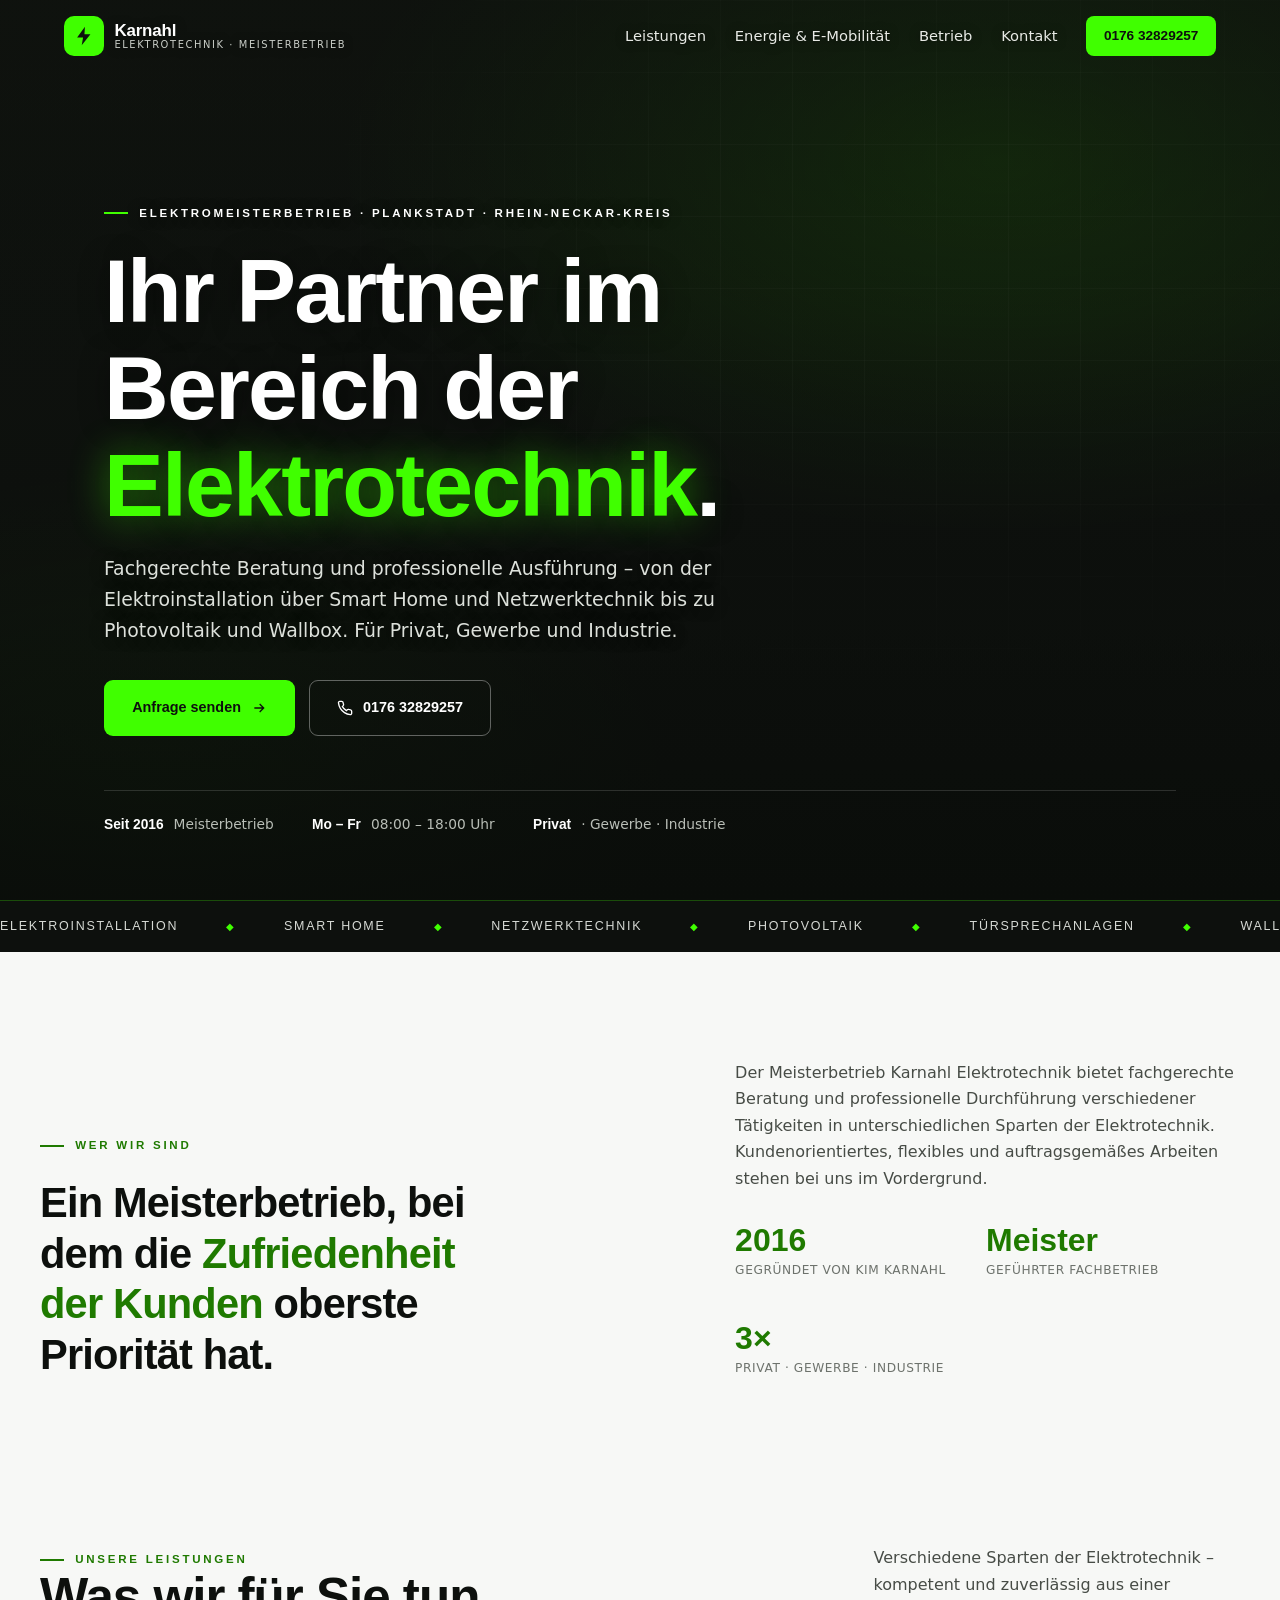
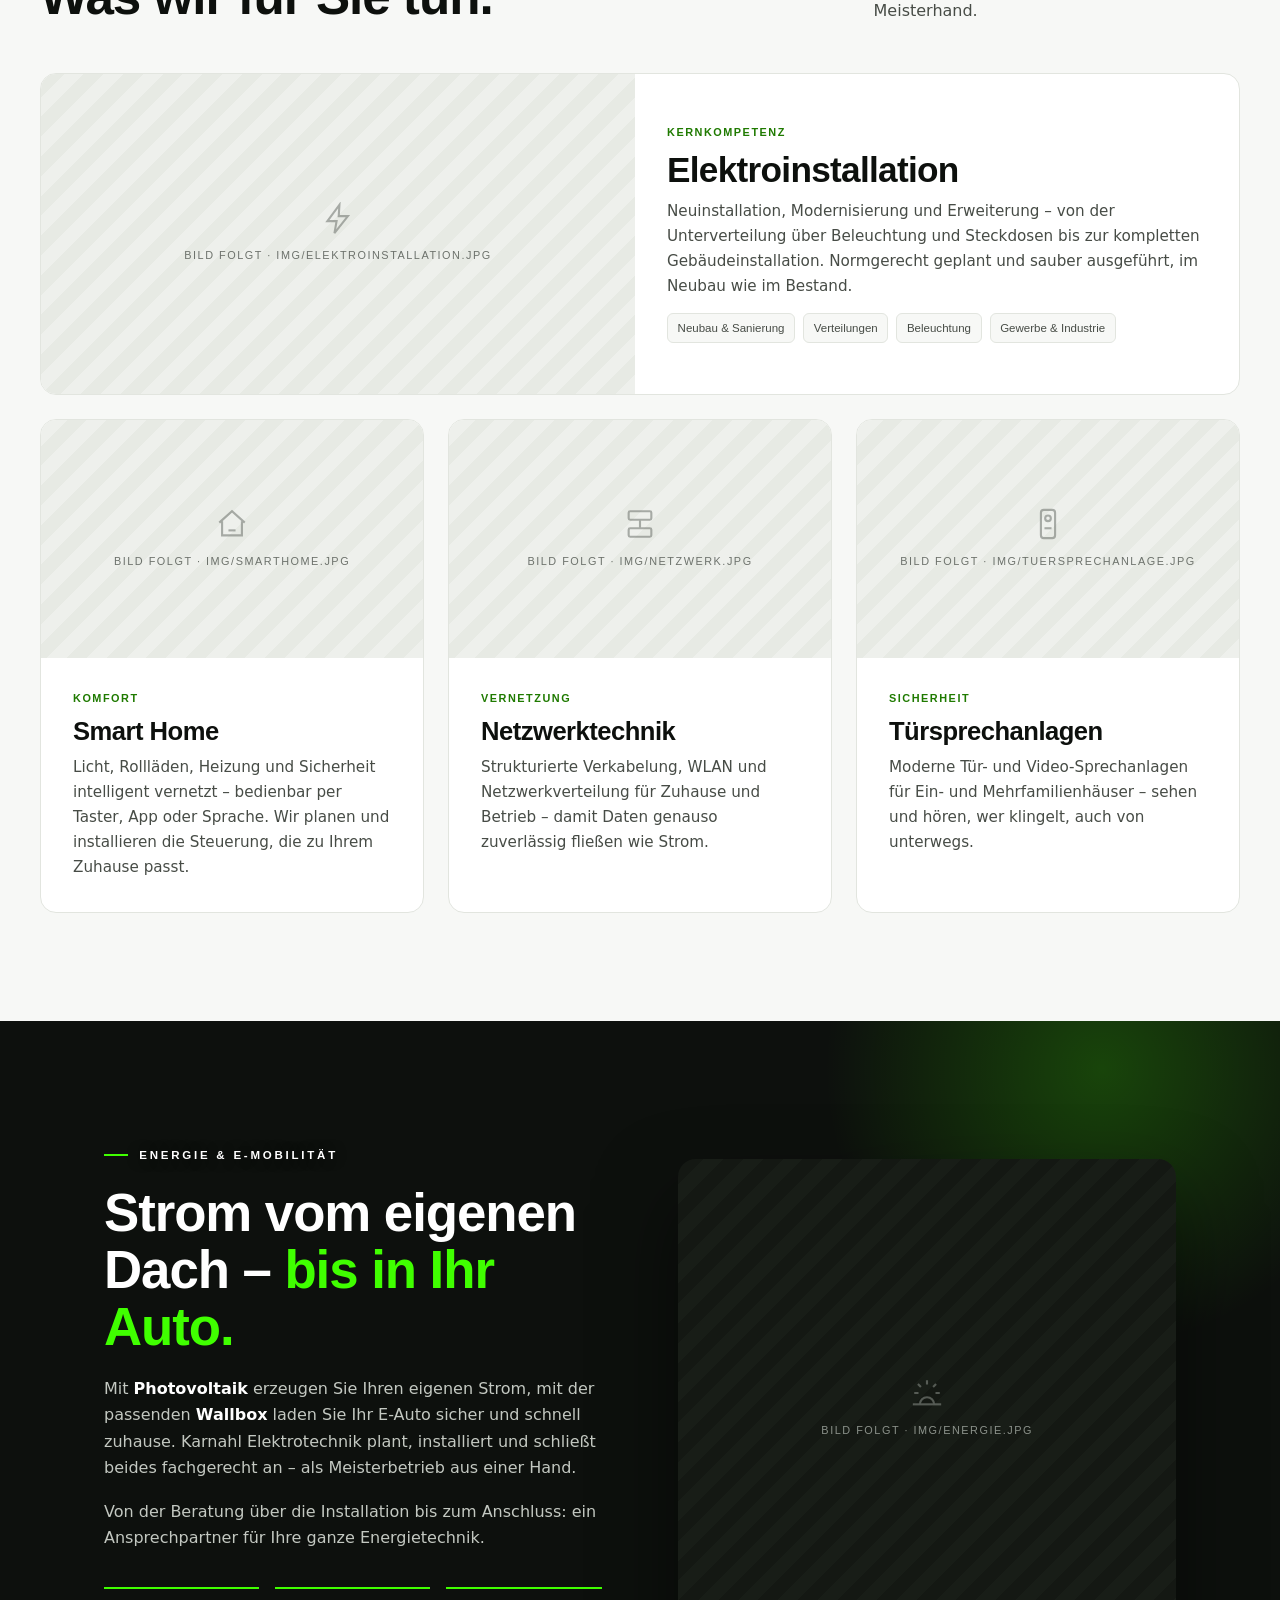
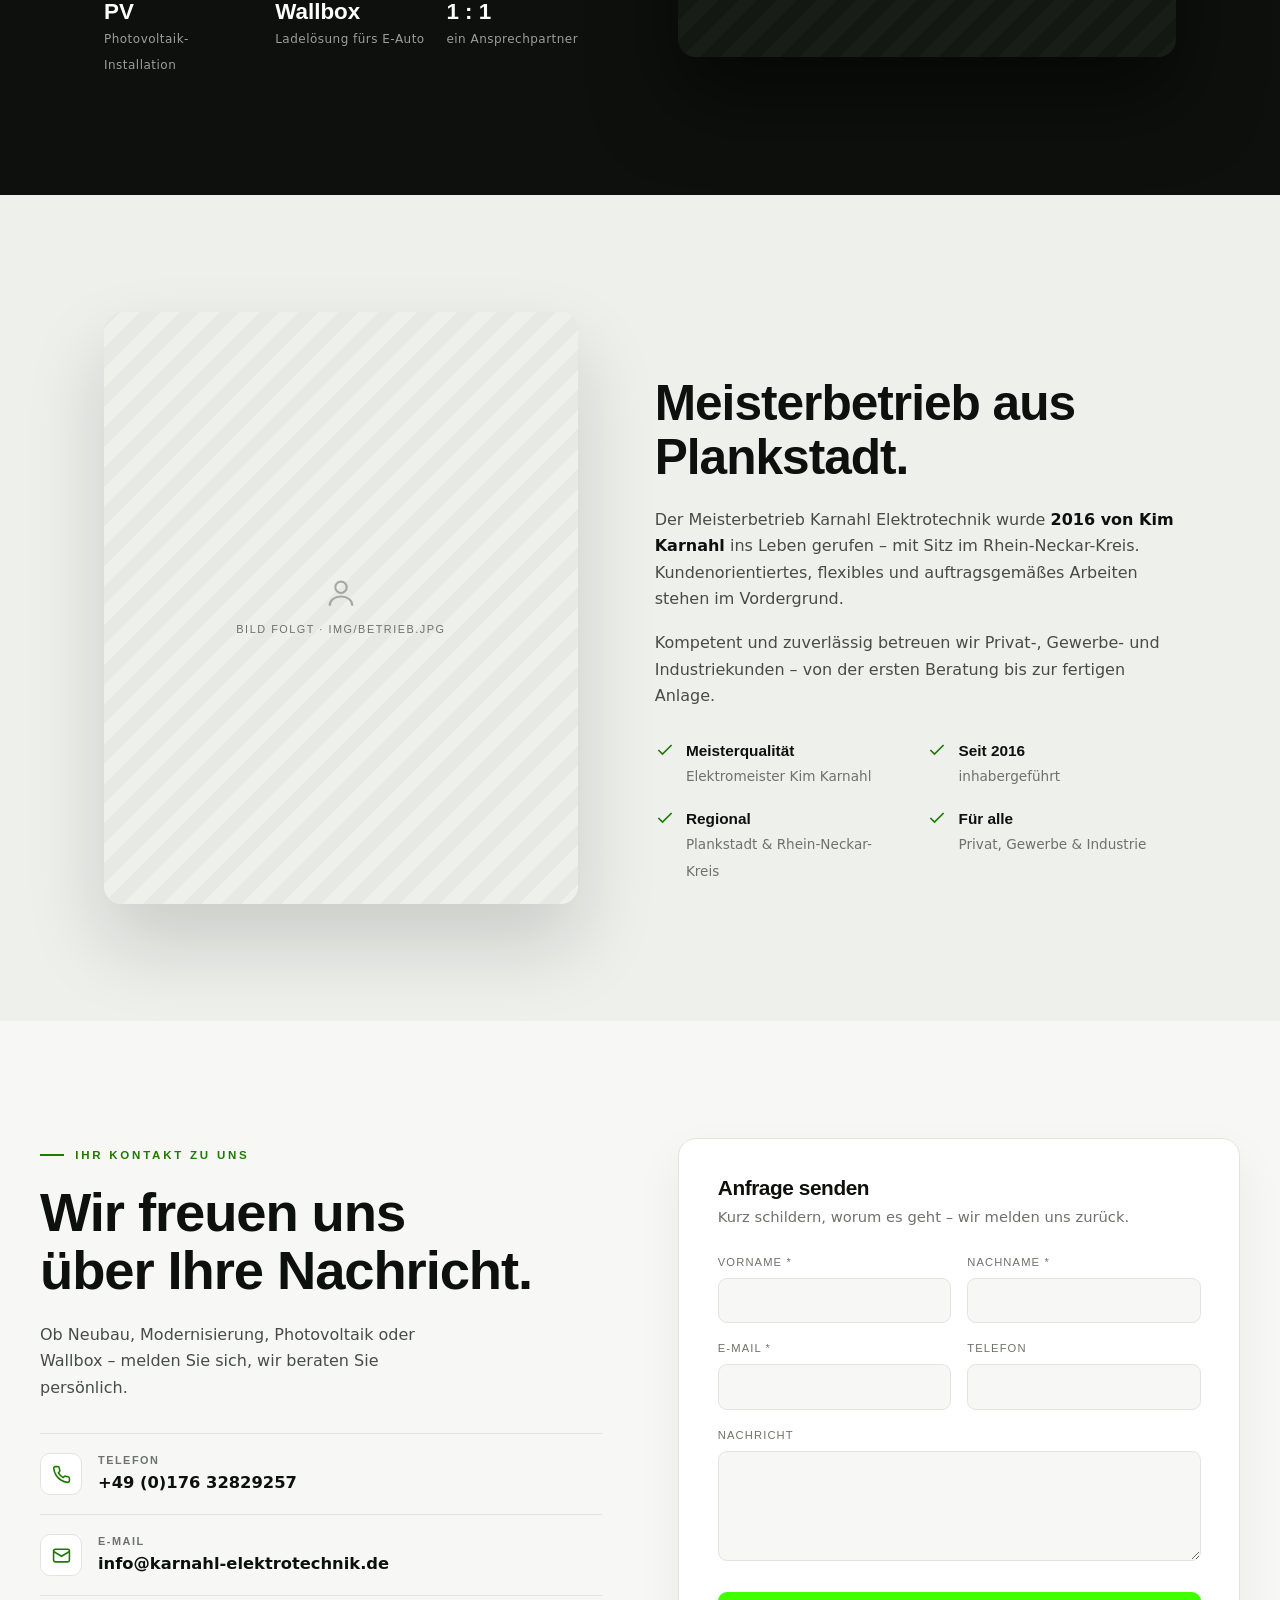
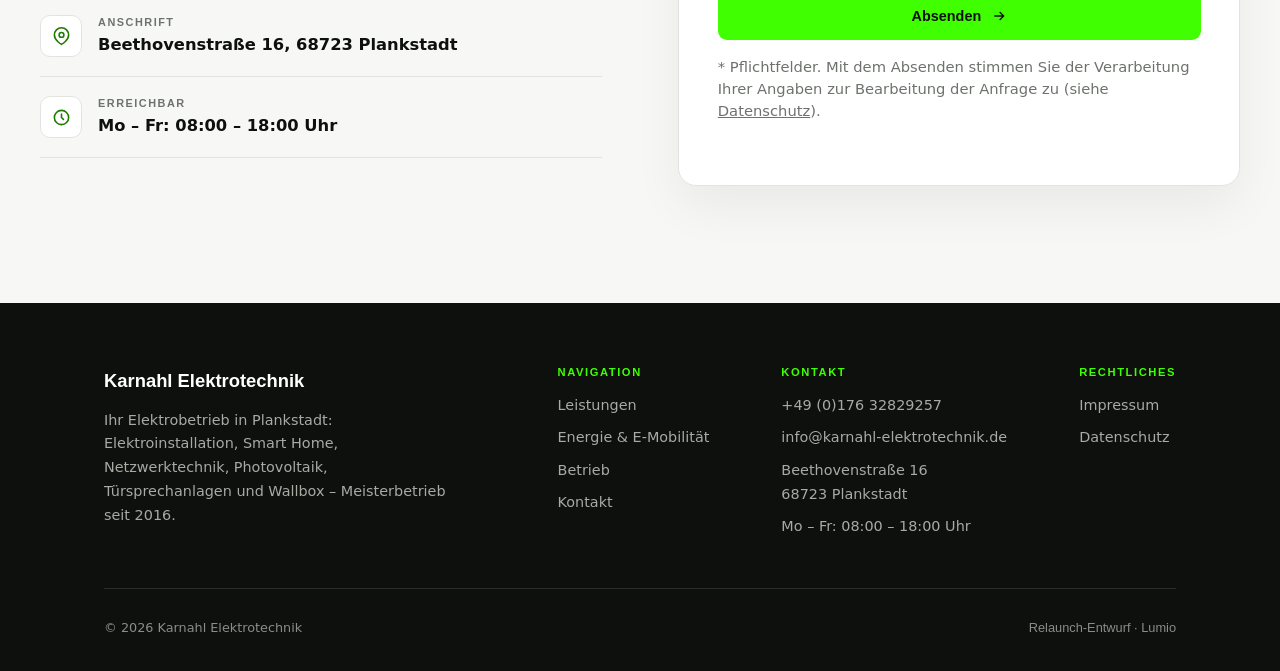
==== index.html @ 7d43b594 "Karnahl Elektrotechnik: Relaunch-Vorschau (Montserrat + Volt-Grün, Bild-Slots mit Platzhaltern) Co-A" ====
<!DOCTYPE html>
<html lang="de">
<head>
<meta charset="UTF-8">
<meta name="viewport" content="width=device-width, initial-scale=1">
<title>Karnahl Elektrotechnik – Elektromeisterbetrieb in Plankstadt</title>
<meta name="description" content="Karnahl Elektrotechnik – Meisterbetrieb von Kim Karnahl in Plankstadt (Rhein-Neckar-Kreis): Elektroinstallation, Smart Home, Netzwerktechnik, Photovoltaik, Türsprechanlagen und Wallbox für Privat, Gewerbe und Industrie.">
<meta name="robots" content="noindex, nofollow">
<meta name="theme-color" content="#0d100d">
<meta property="og:type" content="website">
<meta property="og:title" content="Karnahl Elektrotechnik – Ihr Partner im Bereich der Elektrotechnik">
<meta property="og:description" content="Meisterbetrieb aus Plankstadt: Elektroinstallation, Smart Home, Netzwerktechnik, Photovoltaik, Türsprechanlagen und Wallbox.">
<link rel="icon" href="img/favicon.svg" type="image/svg+xml">
<link rel="preload" href="fonts/montserrat-800.woff2" as="font" type="font/woff2" crossorigin>
<link rel="preload" href="fonts/inter-400.woff2" as="font" type="font/woff2" crossorigin>
<link rel="stylesheet" href="css/style.css">
<script type="application/ld+json">
{
  "@context":"https://schema.org",
  "@type":"Electrician",
  "name":"Karnahl Elektrotechnik",
  "founder":"Kim Karnahl",
  "foundingDate":"2016",
  "telephone":"+4917632829257",
  "email":"info@karnahl-elektrotechnik.de",
  "url":"https://www.karnahl-elektrotechnik.com",
  "address":{"@type":"PostalAddress","streetAddress":"Beethovenstraße 16","postalCode":"68723","addressLocality":"Plankstadt","addressCountry":"DE"},
  "areaServed":"Rhein-Neckar-Kreis",
  "openingHours":"Mo-Fr 08:00-18:00",
  "description":"Elektromeisterbetrieb in Plankstadt: Elektroinstallation, Smart Home, Netzwerktechnik, Photovoltaik, Türsprechanlagen und Wallbox – für Privat-, Gewerbe- und Industriekunden."
}
</script>
</head>
<body>

<header class="nav" id="nav">
  <a class="brand" href="#top" aria-label="Karnahl Elektrotechnik Startseite">
    <span class="bmark" aria-hidden="true"><svg viewBox="0 0 24 24" fill="currentColor"><path d="M13 2 4.5 13.5H11L9.5 22 19 10h-6.5L13 2Z"/></svg></span>
    <span class="bname">Karnahl<span>Elektrotechnik · Meisterbetrieb</span></span>
  </a>
  <nav class="nav-links" id="navLinks" aria-label="Hauptnavigation">
    <a href="#leistungen" class="js-close">Leistungen</a>
    <a href="#energie" class="js-close">Energie &amp; E-Mobilität</a>
    <a href="#betrieb" class="js-close">Betrieb</a>
    <a href="#kontakt" class="js-close">Kontakt</a>
    <a href="tel:+4917632829257" class="nav-cta js-close">0176 32829257</a>
  </nav>
  <button class="burger" id="burger" aria-label="Menü öffnen" aria-expanded="false" aria-controls="navLinks">
    <span></span><span></span><span></span>
  </button>
</header>

<main id="top">

  <!-- HERO (dunkel, Volt-Grün als Signatur) -->
  <section class="hero" id="hero">
    <div class="hero-bg" data-img="img/hero.jpg" data-parallax="0.14" aria-hidden="true"></div>
    <div class="hero-grid" aria-hidden="true"></div>
    <div class="hero-inner">
      <span class="eyebrow on-dark reveal">Elektromeisterbetrieb · Plankstadt · Rhein-Neckar-Kreis</span>
      <h1 class="reveal">Ihr Partner im Bereich der <em>Elektrotechnik</em>.</h1>
      <p class="hero-sub reveal">Fachgerechte Beratung und professionelle Ausführung – von der Elektroinstallation über Smart Home und Netzwerktechnik bis zu Photovoltaik und Wallbox. Für Privat, Gewerbe und Industrie.</p>
      <div class="hero-actions reveal">
        <a href="#kontakt" class="btn btn-primary">Anfrage senden
          <svg viewBox="0 0 24 24" fill="none" stroke="currentColor" stroke-width="2"><path d="M5 12h14M13 6l6 6-6 6"/></svg>
        </a>
        <a href="tel:+4917632829257" class="btn btn-outline">
          <svg viewBox="0 0 24 24" fill="none" stroke="currentColor" stroke-width="2"><path d="M22 16.9v3a2 2 0 0 1-2.2 2 19.8 19.8 0 0 1-8.6-3 19.5 19.5 0 0 1-6-6 19.8 19.8 0 0 1-3-8.6A2 2 0 0 1 4.1 2h3a2 2 0 0 1 2 1.7c.1 1 .4 1.9.7 2.8a2 2 0 0 1-.5 2.1L8.1 9.9a16 16 0 0 0 6 6l1.3-1.3a2 2 0 0 1 2.1-.4c.9.3 1.8.6 2.8.7a2 2 0 0 1 1.7 2Z"/></svg>
          0176 32829257
        </a>
      </div>
      <div class="hero-meta reveal">
        <span><b>Seit 2016</b> Meisterbetrieb</span>
        <span><b>Mo – Fr</b> 08:00 – 18:00 Uhr</span>
        <span><b>Privat</b> · Gewerbe · Industrie</span>
      </div>
    </div>
  </section>

  <!-- TRUST STRIP -->
  <div class="strip" aria-hidden="true">
    <div class="strip-track">
      <span>Elektroinstallation</span><span>Smart Home</span><span>Netzwerktechnik</span><span>Photovoltaik</span><span>Türsprechanlagen</span><span>Wallbox</span><span>Meisterbetrieb seit 2016</span>
      <span>Elektroinstallation</span><span>Smart Home</span><span>Netzwerktechnik</span><span>Photovoltaik</span><span>Türsprechanlagen</span><span>Wallbox</span><span>Meisterbetrieb seit 2016</span>
    </div>
  </div>

  <!-- INTRO -->
  <section class="intro wrap">
    <div class="intro-grid">
      <div>
        <span class="eyebrow reveal">Wer wir sind</span>
        <p class="big reveal">Ein Meisterbetrieb, bei dem die <b>Zufriedenheit der Kunden</b> oberste Priorität hat.</p>
      </div>
      <div class="intro-side">
        <p class="reveal">Der Meisterbetrieb Karnahl Elektrotechnik bietet fachgerechte Beratung und professionelle Durchführung verschiedener Tätigkeiten in unterschiedlichen Sparten der Elektrotechnik. Kundenorientiertes, flexibles und auftragsgemäßes Arbeiten stehen bei uns im Vordergrund.</p>
        <div class="intro-stats reveal">
          <div class="s"><b>2016</b><span>gegründet von Kim Karnahl</span></div>
          <div class="s"><b>Meister</b><span>geführter Fachbetrieb</span></div>
          <div class="s"><b>3&times;</b><span>Privat · Gewerbe · Industrie</span></div>
        </div>
      </div>
    </div>
  </section>

  <!-- LEISTUNGEN -->
  <section class="services wrap" id="leistungen">
    <div class="sec-head">
      <div>
        <span class="eyebrow reveal">Unsere Leistungen</span>
        <h2 class="reveal">Was wir für Sie tun.</h2>
      </div>
      <p class="reveal">Verschiedene Sparten der Elektrotechnik – kompetent und zuverlässig aus einer Meisterhand.</p>
    </div>

    <div class="svc-grid">
      <article class="svc feature reveal">
        <figure class="svc-img media" data-img="img/elektroinstallation.jpg" data-alt="Sauber verdrahteter Elektro-Verteilerschrank – Elektroinstallation von Karnahl Elektrotechnik">
          <figcaption class="ph"><svg viewBox="0 0 24 24" fill="none" stroke="currentColor" stroke-width="1.5"><path d="M13 2 4.5 13.5H11L9.5 22 19 10h-6.5L13 2Z"/></svg><span>Bild folgt &middot; img/elektroinstallation.jpg</span></figcaption>
        </figure>
        <div class="svc-body">
          <span class="svc-tag">Kernkompetenz</span>
          <h3>Elektroinstallation</h3>
          <p>Neuinstallation, Modernisierung und Erweiterung – von der Unterverteilung über Beleuchtung und Steckdosen bis zur kompletten Gebäudeinstallation. Normgerecht geplant und sauber ausgeführt, im Neubau wie im Bestand.</p>
          <ul><li>Neubau &amp; Sanierung</li><li>Verteilungen</li><li>Beleuchtung</li><li>Gewerbe &amp; Industrie</li></ul>
        </div>
      </article>

      <article class="svc reveal">
        <figure class="svc-img media" data-img="img/smarthome.jpg" data-alt="Smart-Home-Bedienpanel an heller Wand">
          <figcaption class="ph"><svg viewBox="0 0 24 24" fill="none" stroke="currentColor" stroke-width="1.5"><path d="M3 11 12 3l9 8M5 10v10h14V10"/><path d="M9.5 16.5h5"/></svg><span>Bild folgt &middot; img/smarthome.jpg</span></figcaption>
        </figure>
        <div class="svc-body">
          <span class="svc-tag">Komfort</span>
          <h3>Smart Home</h3>
          <p>Licht, Rollläden, Heizung und Sicherheit intelligent vernetzt – bedienbar per Taster, App oder Sprache. Wir planen und installieren die Steuerung, die zu Ihrem Zuhause passt.</p>
        </div>
      </article>

      <article class="svc reveal">
        <figure class="svc-img media" data-img="img/netzwerk.jpg" data-alt="Netzwerkschrank mit sauber gepatchten Kabeln">
          <figcaption class="ph"><svg viewBox="0 0 24 24" fill="none" stroke="currentColor" stroke-width="1.5"><rect x="4" y="3" width="16" height="6" rx="1"/><rect x="4" y="15" width="16" height="6" rx="1"/><path d="M12 9v6"/></svg><span>Bild folgt &middot; img/netzwerk.jpg</span></figcaption>
        </figure>
        <div class="svc-body">
          <span class="svc-tag">Vernetzung</span>
          <h3>Netzwerktechnik</h3>
          <p>Strukturierte Verkabelung, WLAN und Netzwerkverteilung für Zuhause und Betrieb – damit Daten genauso zuverlässig fließen wie Strom.</p>
        </div>
      </article>

      <article class="svc reveal">
        <figure class="svc-img media" data-img="img/tuersprechanlage.jpg" data-alt="Moderne Video-Türsprechanlage am Hauseingang">
          <figcaption class="ph"><svg viewBox="0 0 24 24" fill="none" stroke="currentColor" stroke-width="1.5"><rect x="7" y="2" width="10" height="20" rx="2"/><circle cx="12" cy="8" r="2"/><path d="M9.5 15h5"/></svg><span>Bild folgt &middot; img/tuersprechanlage.jpg</span></figcaption>
        </figure>
        <div class="svc-body">
          <span class="svc-tag">Sicherheit</span>
          <h3>Türsprechanlagen</h3>
          <p>Moderne Tür- und Video-Sprechanlagen für Ein- und Mehrfamilienhäuser – sehen und hören, wer klingelt, auch von unterwegs.</p>
        </div>
      </article>
    </div>
  </section>

  <!-- ENERGIE (dunkles Band: Photovoltaik + Wallbox) -->
  <section class="energy" id="energie">
    <div class="energy-grid wrap">
      <div>
        <span class="eyebrow on-dark reveal">Energie &amp; E-Mobilität</span>
        <h2 class="reveal">Strom vom eigenen Dach – <span>bis in Ihr Auto.</span></h2>
        <p class="reveal">Mit <strong>Photovoltaik</strong> erzeugen Sie Ihren eigenen Strom, mit der passenden <strong>Wallbox</strong> laden Sie Ihr E-Auto sicher und schnell zuhause. Karnahl Elektrotechnik plant, installiert und schließt beides fachgerecht an – als Meisterbetrieb aus einer Hand.</p>
        <p class="reveal">Von der Beratung über die Installation bis zum Anschluss: ein Ansprechpartner für Ihre ganze Energietechnik.</p>
        <div class="energy-facts reveal">
          <div class="f"><b>PV</b><span>Photovoltaik-Installation</span></div>
          <div class="f"><b>Wallbox</b><span>Ladelösung fürs E-Auto</span></div>
          <div class="f"><b>1 : 1</b><span>ein Ansprechpartner</span></div>
        </div>
      </div>
      <figure class="energy-media media reveal" data-img="img/energie.jpg" data-alt="Wohnhaus mit Photovoltaik-Anlage und Wallbox mit ladendem E-Auto">
        <figcaption class="ph on-dark"><svg viewBox="0 0 24 24" fill="none" stroke="currentColor" stroke-width="1.5"><path d="M12 3v3M5.6 5.6l2.1 2.1M3 12h3M18 12h3M16.3 7.7l2.1-2.1"/><path d="M7 20a5 5 0 0 1 10 0"/><path d="M2 20h20"/></svg><span>Bild folgt &middot; img/energie.jpg</span></figcaption>
      </figure>
    </div>
  </section>

  <!-- BETRIEB -->
  <section class="about" id="betrieb">
    <div class="about-grid wrap">
      <figure class="about-media media reveal" data-img="img/betrieb.jpg" data-alt="Elektromeister bei der Arbeit am Verteilerschrank">
        <figcaption class="ph"><svg viewBox="0 0 24 24" fill="none" stroke="currentColor" stroke-width="1.5"><circle cx="12" cy="8" r="4"/><path d="M4 21c0-4 3.6-6.5 8-6.5s8 2.5 8 6.5"/></svg><span>Bild folgt &middot; img/betrieb.jpg</span></figcaption>
      </figure>
      <div class="about-copy">
        <span class="eyebrow reveal">Der Betrieb</span>
        <h2 class="reveal">Meisterbetrieb aus Plankstadt.</h2>
        <p class="reveal">Der Meisterbetrieb Karnahl Elektrotechnik wurde <strong>2016 von Kim Karnahl</strong> ins Leben gerufen – mit Sitz im Rhein-Neckar-Kreis. Kundenorientiertes, flexibles und auftragsgemäßes Arbeiten stehen im Vordergrund.</p>
        <p class="reveal">Kompetent und zuverlässig betreuen wir Privat-, Gewerbe- und Industriekunden – von der ersten Beratung bis zur fertigen Anlage.</p>
        <div class="vals">
          <div class="v"><svg viewBox="0 0 24 24" fill="none" stroke="currentColor" stroke-width="2"><path d="M20 6 9 17l-5-5"/></svg><div><b>Meisterqualität</b><span>Elektromeister Kim Karnahl</span></div></div>
          <div class="v"><svg viewBox="0 0 24 24" fill="none" stroke="currentColor" stroke-width="2"><path d="M20 6 9 17l-5-5"/></svg><div><b>Seit 2016</b><span>inhabergeführt</span></div></div>
          <div class="v"><svg viewBox="0 0 24 24" fill="none" stroke="currentColor" stroke-width="2"><path d="M20 6 9 17l-5-5"/></svg><div><b>Regional</b><span>Plankstadt &amp; Rhein-Neckar-Kreis</span></div></div>
          <div class="v"><svg viewBox="0 0 24 24" fill="none" stroke="currentColor" stroke-width="2"><path d="M20 6 9 17l-5-5"/></svg><div><b>Für alle</b><span>Privat, Gewerbe &amp; Industrie</span></div></div>
        </div>
      </div>
    </div>
  </section>

  <!-- KONTAKT -->
  <section class="contact wrap" id="kontakt">
    <div class="contact-grid">
      <div>
        <span class="eyebrow reveal">Ihr Kontakt zu uns</span>
        <h2 class="reveal">Wir freuen uns über Ihre Nachricht.</h2>
        <p class="contact-lead reveal">Ob Neubau, Modernisierung, Photovoltaik oder Wallbox – melden Sie sich, wir beraten Sie persönlich.</p>
        <div class="contact-list reveal">
          <div class="contact-row">
            <span class="ico"><svg viewBox="0 0 24 24" fill="none" stroke="currentColor" stroke-width="2"><path d="M22 16.9v3a2 2 0 0 1-2.2 2 19.8 19.8 0 0 1-8.6-3 19.5 19.5 0 0 1-6-6 19.8 19.8 0 0 1-3-8.6A2 2 0 0 1 4.1 2h3a2 2 0 0 1 2 1.7c.1 1 .4 1.9.7 2.8a2 2 0 0 1-.5 2.1L8.1 9.9a16 16 0 0 0 6 6l1.3-1.3a2 2 0 0 1 2.1-.4c.9.3 1.8.6 2.8.7a2 2 0 0 1 1.7 2Z"/></svg></span>
            <div><b>Telefon</b><a href="tel:+4917632829257">+49 (0)176 32829257</a></div>
          </div>
          <div class="contact-row">
            <span class="ico"><svg viewBox="0 0 24 24" fill="none" stroke="currentColor" stroke-width="2"><rect x="2" y="4" width="20" height="16" rx="2"/><path d="m22 7-10 6L2 7"/></svg></span>
            <div><b>E-Mail</b><a href="mailto:info@karnahl-elektrotechnik.de">info@karnahl-elektrotechnik.de</a></div>
          </div>
          <div class="contact-row">
            <span class="ico"><svg viewBox="0 0 24 24" fill="none" stroke="currentColor" stroke-width="2"><path d="M21 10c0 7-9 12-9 12s-9-5-9-12a9 9 0 0 1 18 0Z"/><circle cx="12" cy="10" r="3"/></svg></span>
            <div><b>Anschrift</b><p>Beethovenstraße 16, 68723 Plankstadt</p></div>
          </div>
          <div class="contact-row">
            <span class="ico"><svg viewBox="0 0 24 24" fill="none" stroke="currentColor" stroke-width="2"><circle cx="12" cy="12" r="9"/><path d="M12 7v5l3 3"/></svg></span>
            <div><b>Erreichbar</b><p>Mo – Fr: 08:00 – 18:00 Uhr</p></div>
          </div>
        </div>
      </div>

      <form class="card reveal" id="contactForm" novalidate>
        <h3>Anfrage senden</h3>
        <p>Kurz schildern, worum es geht – wir melden uns zurück.</p>
        <div class="row-2">
          <div class="field"><label for="vorname">Vorname *</label><input id="vorname" name="vorname" type="text" autocomplete="given-name" required></div>
          <div class="field"><label for="nachname">Nachname *</label><input id="nachname" name="nachname" type="text" autocomplete="family-name" required></div>
        </div>
        <div class="row-2">
          <div class="field"><label for="email">E-Mail *</label><input id="email" name="email" type="email" autocomplete="email" required></div>
          <div class="field"><label for="telefon">Telefon</label><input id="telefon" name="telefon" type="tel" autocomplete="tel"></div>
        </div>
        <div class="field"><label for="nachricht">Nachricht</label><textarea id="nachricht" name="nachricht"></textarea></div>
        <button type="submit" class="btn btn-primary">Absenden
          <svg viewBox="0 0 24 24" fill="none" stroke="currentColor" stroke-width="2"><path d="M5 12h14M13 6l6 6-6 6"/></svg>
        </button>
        <p class="form-note" id="formNote">* Pflichtfelder. Mit dem Absenden stimmen Sie der Verarbeitung Ihrer Angaben zur Bearbeitung der Anfrage zu (siehe <a href="datenschutz.html">Datenschutz</a>).</p>
      </form>
    </div>
  </section>

</main>

<footer class="footer">
  <div class="wrap">
    <div class="footer-top">
      <div class="footer-brand">
        <div class="fname">Karnahl Elektrotechnik</div>
        <p>Ihr Elektrobetrieb in Plankstadt: Elektroinstallation, Smart Home, Netzwerktechnik, Photovoltaik, Türsprechanlagen und Wallbox – Meisterbetrieb seit 2016.</p>
      </div>
      <div class="footer-cols">
        <div class="footer-col">
          <h4>Navigation</h4>
          <a href="#leistungen">Leistungen</a>
          <a href="#energie">Energie &amp; E-Mobilität</a>
          <a href="#betrieb">Betrieb</a>
          <a href="#kontakt">Kontakt</a>
        </div>
        <div class="footer-col">
          <h4>Kontakt</h4>
          <a href="tel:+4917632829257">+49 (0)176 32829257</a>
          <a href="mailto:info@karnahl-elektrotechnik.de">info@karnahl-elektrotechnik.de</a>
          <p>Beethovenstraße 16<br>68723 Plankstadt</p>
          <p>Mo – Fr: 08:00 – 18:00 Uhr</p>
        </div>
        <div class="footer-col">
          <h4>Rechtliches</h4>
          <a href="impressum.html">Impressum</a>
          <a href="datenschutz.html">Datenschutz</a>
        </div>
      </div>
    </div>
    <div class="footer-bottom">
      <span>© <span id="year">2026</span> Karnahl Elektrotechnik</span>
      <span class="made">Relaunch-Entwurf · Lumio</span>
    </div>
  </div>
</footer>

<script src="js/main.js" defer></script>
</body>
</html>
---- css/style.css ----
/* ============================================================
   Karnahl Elektrotechnik — Relaunch-Entwurf
   Marken-DNA der Altseite: Montserrat, Schwarz/Weiß + Volt-Grün
   (rgb 64,255,0 — auf der alten Seite Icon-Hover, hier Signatur)
   ============================================================ */

/* ---------- Fonts (selbst gehostet, DSGVO) ---------- */
@font-face{font-family:'Montserrat';font-weight:500;font-display:swap;src:url('../fonts/montserrat-500.woff2') format('woff2')}
@font-face{font-family:'Montserrat';font-weight:700;font-display:swap;src:url('../fonts/montserrat-700.woff2') format('woff2')}
@font-face{font-family:'Montserrat';font-weight:800;font-display:swap;src:url('../fonts/montserrat-800.woff2') format('woff2')}
@font-face{font-family:'Inter';font-weight:400;font-display:swap;src:url('../fonts/inter-400.woff2') format('woff2')}
@font-face{font-family:'Inter';font-weight:500;font-display:swap;src:url('../fonts/inter-500.woff2') format('woff2')}
@font-face{font-family:'Inter';font-weight:600;font-display:swap;src:url('../fonts/inter-600.woff2') format('woff2')}

/* ---------- Tokens ---------- */
:root{
  --paper:#f7f8f6;
  --paper-2:#eef0ec;
  --white:#ffffff;
  --ink:#0d100d;
  --ink-2:#161a16;
  --ink-soft:#474c46;
  --muted:#6d726c;
  --line:#e2e5df;
  --volt:#40ff00;        /* nur auf dunklen Flächen / als Füllung mit dunkler Schrift */
  --volt-soft:#35d600;
  --green:#1f7a00;       /* lesbares Grün auf hellem Grund */
  --font:'Inter',system-ui,Arial,sans-serif;
  --display:'Montserrat','Inter',sans-serif;
  --maxw:1200px;
  --pad:clamp(1.25rem,5vw,4.5rem);
}

*,*::before,*::after{box-sizing:border-box;margin:0;padding:0}
html{scroll-behavior:smooth;-webkit-text-size-adjust:100%}
body{
  font-family:var(--font);background:var(--paper);color:var(--ink);
  line-height:1.65;overflow-x:hidden;-webkit-font-smoothing:antialiased;
}
img{max-width:100%;display:block}
a{color:inherit;text-decoration:none}
::selection{background:var(--volt);color:var(--ink)}
:focus-visible{outline:2px solid var(--green);outline-offset:3px}

h1,h2,h3,h4{font-family:var(--display);font-weight:800;line-height:1.08;letter-spacing:-.02em}

/* ---------- helpers ---------- */
.wrap{max-width:var(--maxw);margin:0 auto;padding-left:var(--pad);padding-right:var(--pad)}
.eyebrow{
  font-family:var(--display);font-weight:700;font-size:.72rem;letter-spacing:.24em;
  text-transform:uppercase;color:var(--green);display:inline-flex;align-items:center;gap:.7rem;
}
.eyebrow::before{content:"";width:24px;height:2px;background:var(--green);display:inline-block}
.eyebrow.on-dark{color:#fff;text-shadow:0 1px 12px rgba(0,0,0,.6)}
.eyebrow.on-dark::before{background:var(--volt)}

.reveal{opacity:0;transform:translateY(26px);transition:opacity .8s cubic-bezier(.16,1,.3,1),transform .8s cubic-bezier(.16,1,.3,1)}
.reveal.in{opacity:1;transform:none}
@media (prefers-reduced-motion:reduce){.reveal{opacity:1!important;transform:none!important;transition:none}html{scroll-behavior:auto}}

.btn{display:inline-flex;align-items:center;gap:.6rem;font-family:var(--display);font-weight:700;font-size:.9rem;
  padding:.95rem 1.7rem;border-radius:9px;cursor:pointer;border:1.5px solid transparent;
  transition:transform .2s,box-shadow .2s,background .2s,color .2s,border-color .2s}
.btn svg{width:16px;height:16px}
.btn-primary{background:var(--volt);color:var(--ink)}
.btn-primary:hover{background:var(--volt-soft);transform:translateY(-2px);box-shadow:0 12px 30px rgba(64,255,0,.3)}
.btn-outline{border-color:rgba(255,255,255,.35);color:#fff}
.btn-outline:hover{border-color:var(--volt);color:var(--volt);transform:translateY(-2px)}

/* ---------- Bild-Slots (Platzhalter, bis echte Bilder in img/ liegen) ---------- */
.media{position:relative;background:
  repeating-linear-gradient(-45deg,var(--paper-2) 0 14px,#e7eae4 14px 28px)}
.media .ph{position:absolute;inset:0;display:flex;flex-direction:column;align-items:center;justify-content:center;
  gap:.7rem;color:var(--muted);text-align:center;padding:1rem}
.media .ph svg{width:34px;height:34px;opacity:.55}
.media .ph span{font-family:var(--display);font-weight:500;font-size:.68rem;letter-spacing:.14em;text-transform:uppercase}
.media.has-img .ph{display:none}
.media>img{position:absolute;inset:0;width:100%;height:100%;object-fit:cover}
.energy .media{background:repeating-linear-gradient(-45deg,#181d17 0 14px,#141813 14px 28px)}
.energy .media .ph{color:#8b918a}

/* ============================================================ NAV */
.nav{position:fixed;top:0;left:0;right:0;z-index:100;display:flex;align-items:center;justify-content:space-between;
  padding:1rem var(--pad);transition:padding .35s ease,background .35s ease,box-shadow .35s ease;color:#fff}
.nav.scrolled{background:rgba(13,16,13,.9);backdrop-filter:saturate(140%) blur(10px);box-shadow:0 1px 0 rgba(255,255,255,.08);padding-top:.65rem;padding-bottom:.65rem}
.brand{display:flex;align-items:center;gap:.65rem;flex:none}
.bmark{width:40px;height:40px;border-radius:10px;background:var(--volt);color:var(--ink);display:grid;place-items:center;flex:none}
.bmark svg{width:22px;height:22px}
.brand .bname{font-family:var(--display);font-weight:800;font-size:1.06rem;line-height:1.05;letter-spacing:-.01em;color:#fff;text-shadow:0 1px 10px rgba(0,0,0,.5)}
.brand .bname span{display:block;font-family:var(--font);font-weight:500;font-size:.62rem;letter-spacing:.16em;text-transform:uppercase;color:#c9cdc7;text-shadow:0 1px 8px rgba(0,0,0,.6)}
@media(max-width:520px){.brand .bname span{display:none}}
.nav-links{display:flex;align-items:center;gap:1.8rem;font-size:.92rem;font-weight:500}
.nav-links a{color:#e8eae6;transition:color .2s;text-shadow:0 1px 10px rgba(0,0,0,.55)}
.nav-links a:hover{color:var(--volt)}
.nav-cta{color:var(--ink)!important;background:var(--volt);padding:.55rem 1.1rem;border-radius:8px;font-family:var(--display);font-weight:700;font-size:.85rem;text-shadow:none!important}
.nav-cta:hover{background:var(--volt-soft);color:var(--ink)!important}
.burger{display:none;flex-direction:column;gap:5px;background:none;border:0;cursor:pointer;padding:.4rem;z-index:110}
.burger span{width:24px;height:2px;background:#fff;transition:.3s}
.burger.open span{background:var(--ink)}
.burger.open span:nth-child(1){transform:translateY(7px) rotate(45deg)}
.burger.open span:nth-child(2){opacity:0}
.burger.open span:nth-child(3){transform:translateY(-7px) rotate(-45deg)}

/* ============================================================ HERO */
.hero{position:relative;min-height:100svh;display:flex;align-items:flex-end;overflow:hidden;background:
  radial-gradient(1100px 620px at 78% 18%,rgba(64,255,0,.14),transparent 60%),
  radial-gradient(800px 500px at 12% 88%,rgba(64,255,0,.07),transparent 65%),
  linear-gradient(180deg,#10140f 0%,#0d100d 55%,#0a0d0a 100%)}
.hero-bg{position:absolute;inset:0;z-index:0;background:none}
.hero-bg .ph{display:none}
.hero-bg>img{position:absolute;inset:0;width:100%;height:118%;object-fit:cover;object-position:center;will-change:transform;opacity:.5}
.hero-bg::after{content:"";position:absolute;inset:0;
  background:linear-gradient(180deg,rgba(13,16,13,.55) 0%,rgba(13,16,13,.25) 35%,rgba(13,16,13,.55) 68%,rgba(10,13,10,.92) 100%)}
.hero-grid{position:absolute;inset:0;z-index:1;pointer-events:none;opacity:.5;
  background:
    linear-gradient(rgba(255,255,255,.045) 1px,transparent 1px),
    linear-gradient(90deg,rgba(255,255,255,.045) 1px,transparent 1px);
  background-size:72px 72px;
  -webkit-mask-image:radial-gradient(900px 600px at 70% 30%,#000 30%,transparent 75%);
  mask-image:radial-gradient(900px 600px at 70% 30%,#000 30%,transparent 75%)}
.hero-inner{position:relative;z-index:2;width:100%;max-width:var(--maxw);margin:0 auto;padding:clamp(7rem,16vh,10rem) var(--pad) clamp(3rem,7vh,5rem)}
.hero h1{font-size:clamp(2.5rem,7.2vw,5.6rem);color:#fff;text-wrap:balance;margin:1.3rem 0 1.2rem;max-width:15ch;text-shadow:0 2px 30px rgba(0,0,0,.45)}
.hero h1 em{font-style:normal;color:var(--volt);text-shadow:0 0 38px rgba(64,255,0,.45)}
.hero-sub{max-width:52ch;font-size:clamp(1rem,1.6vw,1.18rem);color:#dde1db;font-weight:400;text-shadow:0 1px 14px rgba(0,0,0,.6)}
.hero-actions{display:flex;flex-wrap:wrap;gap:.9rem;margin-top:2.1rem}
.hero-meta{display:flex;flex-wrap:wrap;gap:1.2rem 2.4rem;margin-top:clamp(2.2rem,6vh,3.4rem);padding-top:1.4rem;border-top:1px solid rgba(255,255,255,.14)}
.hero-meta span{font-size:.86rem;color:#b9beb7}
.hero-meta b{color:#fff;font-family:var(--display);font-weight:700;margin-right:.35rem}

/* ============================================================ TRUST STRIP */
.strip{background:var(--ink);color:#fff;overflow:hidden;border-top:1px solid rgba(64,255,0,.25)}
.strip-track{display:flex;gap:3rem;padding:.95rem 0;white-space:nowrap;width:max-content;animation:marq 32s linear infinite}
.strip:hover .strip-track{animation-play-state:paused}
.strip-track span{font-family:var(--display);font-weight:500;font-size:.78rem;letter-spacing:.14em;text-transform:uppercase;color:#d6d9d4;display:inline-flex;align-items:center;gap:3rem}
.strip-track span::after{content:"◆";color:var(--volt);font-size:.6rem}
@keyframes marq{to{transform:translateX(-50%)}}
@media(prefers-reduced-motion:reduce){.strip-track{animation:none}}

/* ============================================================ INTRO */
.intro{padding:clamp(5rem,12vh,8.5rem) 0}
.intro-grid{display:grid;grid-template-columns:1.25fr 1fr;gap:clamp(2rem,5vw,5rem);align-items:end}
.intro .big{font-family:var(--display);font-size:clamp(1.5rem,3.6vw,2.6rem);font-weight:800;line-height:1.22;letter-spacing:-.02em;max-width:22ch;text-wrap:balance;margin-top:1.4rem}
.intro .big b{color:var(--green);font-weight:800}
.intro-side p{color:var(--ink-soft);margin-bottom:1rem}
.intro-stats{display:flex;gap:2.5rem;margin-top:2rem;flex-wrap:wrap}
.intro-stats .s b{font-family:var(--display);font-size:2rem;font-weight:800;color:var(--green);display:block;line-height:1}
.intro-stats .s span{font-size:.76rem;letter-spacing:.05em;color:var(--muted);text-transform:uppercase}
@media(max-width:800px){.intro-grid{grid-template-columns:1fr}}

/* ============================================================ LEISTUNGEN */
.services{padding:clamp(3rem,6vh,4rem) 0 clamp(5rem,12vh,8rem)}
.sec-head{display:flex;justify-content:space-between;align-items:flex-end;gap:2rem;margin-bottom:3rem;flex-wrap:wrap}
.sec-head h2{font-size:clamp(2rem,5vw,3.2rem)}
.sec-head p{color:var(--ink-soft);max-width:36ch}
.svc-grid{display:grid;grid-template-columns:repeat(3,1fr);gap:clamp(1rem,2.5vw,1.5rem)}
.svc{background:var(--white);border:1px solid var(--line);border-radius:16px;overflow:hidden;display:flex;flex-direction:column;
  transition:transform .35s cubic-bezier(.16,1,.3,1),box-shadow .35s,border-color .35s}
.svc:hover{transform:translateY(-6px);box-shadow:0 24px 50px rgba(13,16,13,.1);border-color:#c9d6c2}
.svc.feature{grid-column:1/-1;flex-direction:row}
.svc-img{position:relative;overflow:hidden;aspect-ratio:16/10}
.svc-img>img{transition:transform .6s cubic-bezier(.16,1,.3,1)}
.svc:hover .svc-img>img{transform:scale(1.05)}
.svc.feature .svc-img{flex:1.1;min-height:320px;aspect-ratio:auto}
.svc-body{padding:clamp(1.4rem,3vw,2rem);display:flex;flex-direction:column;gap:.6rem}
.svc.feature .svc-body{flex:1;justify-content:center}
.svc-tag{font-family:var(--display);font-weight:700;font-size:.68rem;letter-spacing:.14em;text-transform:uppercase;color:var(--green)}
.svc h3{font-size:clamp(1.25rem,2.2vw,1.6rem)}
.svc.feature h3{font-size:clamp(1.6rem,3vw,2.2rem)}
.svc p{color:var(--ink-soft);font-size:.95rem}
.svc ul{list-style:none;display:flex;flex-wrap:wrap;gap:.4rem .5rem;margin-top:.3rem}
.svc ul li{font-family:var(--display);font-weight:500;font-size:.72rem;color:var(--ink-soft);background:var(--paper);border:1px solid var(--line);padding:.28rem .6rem;border-radius:6px}
@media(max-width:960px){.svc-grid{grid-template-columns:1fr 1fr}}
@media(max-width:640px){.svc-grid{grid-template-columns:1fr}.svc.feature{flex-direction:column}.svc.feature .svc-img{min-height:220px}}

/* ============================================================ ENERGIE (dark band) */
.energy{background:var(--ink);color:#fff;padding:clamp(5rem,13vh,9rem) 0;position:relative;overflow:hidden}
.energy::before{content:"";position:absolute;top:-30%;right:-8%;width:560px;height:560px;border-radius:50%;
  background:radial-gradient(circle,rgba(64,255,0,.22),transparent 70%);pointer-events:none}
.energy-grid{position:relative;display:grid;grid-template-columns:1fr 1fr;gap:clamp(2rem,6vw,5rem);align-items:center}
.energy h2{font-size:clamp(2rem,5vw,3.3rem);margin:1.2rem 0 1.3rem}
.energy h2 span{color:var(--volt)}
.energy p{color:#c3c8c1;margin-bottom:1.1rem;max-width:52ch}
.energy p strong{color:#fff}
.energy-media{border-radius:18px;overflow:hidden;box-shadow:0 40px 80px rgba(0,0,0,.5);aspect-ratio:1/1}
.energy-facts{display:grid;grid-template-columns:repeat(3,1fr);gap:1rem;margin-top:2.2rem}
.energy-facts .f{border-top:2px solid var(--volt);padding-top:.7rem}
.energy-facts .f b{font-family:var(--display);font-weight:800;font-size:1.4rem;display:block;line-height:1.1}
.energy-facts .f span{font-size:.75rem;color:#9aa099;letter-spacing:.04em}
@media(max-width:800px){.energy-grid{grid-template-columns:1fr}.energy-media{order:-1}}

/* ============================================================ BETRIEB */
.about{padding:clamp(5rem,13vh,9rem) 0;background:var(--paper-2)}
.about-grid{display:grid;grid-template-columns:1fr 1.1fr;gap:clamp(2rem,6vw,5rem);align-items:center}
.about-media{border-radius:18px;overflow:hidden;box-shadow:0 40px 80px rgba(13,16,13,.16);aspect-ratio:4/5}
.about h2{font-size:clamp(2rem,5vw,3.1rem);margin:1.2rem 0 1.4rem}
.about p{color:var(--ink-soft);margin-bottom:1.1rem;max-width:52ch}
.about p strong{color:var(--ink);font-weight:600}
.about .vals{display:grid;grid-template-columns:1fr 1fr;gap:1rem 1.5rem;margin-top:1.8rem}
.about .vals .v{display:flex;gap:.7rem;align-items:flex-start}
.about .vals .v svg{width:20px;height:20px;color:var(--green);flex:none;margin-top:2px}
.about .vals .v b{font-family:var(--display);font-weight:700;font-size:.96rem;display:block}
.about .vals .v span{font-size:.85rem;color:var(--muted)}
@media(max-width:800px){.about-grid{grid-template-columns:1fr}.about-media{order:-1;max-width:420px}}

/* ============================================================ KONTAKT */
.contact{padding:clamp(5rem,13vh,9rem) 0}
.contact-grid{display:grid;grid-template-columns:1fr 1fr;gap:clamp(2rem,6vw,5rem)}
.contact h2{font-size:clamp(2rem,5.4vw,3.4rem);margin:1.2rem 0 1.3rem;text-wrap:balance}
.contact-lead{color:var(--ink-soft);max-width:42ch;margin-bottom:2rem}
.contact-list{display:flex;flex-direction:column}
.contact-row{display:flex;align-items:center;gap:1rem;padding:1.1rem 0;border-top:1px solid var(--line);transition:padding-left .25s}
.contact-row:last-child{border-bottom:1px solid var(--line)}
.contact-row:hover{padding-left:.4rem}
.contact-row .ico{width:42px;height:42px;flex:none;border-radius:10px;background:var(--white);border:1px solid var(--line);display:grid;place-items:center;color:var(--green)}
.contact-row .ico svg{width:19px;height:19px}
.contact-row b{display:block;font-family:var(--display);font-weight:700;font-size:.68rem;letter-spacing:.14em;text-transform:uppercase;color:var(--muted)}
.contact-row a,.contact-row p{font-size:1.02rem;font-weight:600;color:var(--ink)}
.card{background:var(--white);border:1px solid var(--line);border-radius:18px;padding:clamp(1.5rem,4vw,2.4rem);box-shadow:0 20px 50px rgba(13,16,13,.06)}
.card h3{font-size:1.3rem;margin-bottom:.3rem}
.card>p{color:var(--muted);font-size:.92rem;margin-bottom:1.5rem}
.field{margin-bottom:1rem}
.field label{display:block;font-family:var(--display);font-weight:500;font-size:.7rem;letter-spacing:.1em;text-transform:uppercase;color:var(--muted);margin-bottom:.4rem}
.field input,.field textarea{width:100%;background:var(--paper);border:1px solid var(--line);border-radius:9px;padding:.8rem 1rem;color:var(--ink);font-family:var(--font);font-size:.95rem;transition:border .2s}
.field input:focus,.field textarea:focus{outline:none;border-color:var(--green)}
.field textarea{resize:vertical;min-height:110px}
.row-2{display:grid;grid-template-columns:1fr 1fr;gap:1rem}
.card .btn-primary{width:100%;justify-content:center;margin-top:.4rem}
.form-note{font-size:.76rem;color:var(--muted);margin-top:1rem;line-height:1.5}
.form-note a{text-decoration:underline}
@media(max-width:800px){.contact-grid{grid-template-columns:1fr}.row-2{grid-template-columns:1fr}}

/* ============================================================ FOOTER */
.footer{background:var(--ink);color:#fff;padding:clamp(3rem,7vh,4.5rem) 0 2rem}
.footer-top{display:flex;justify-content:space-between;gap:2.5rem;flex-wrap:wrap;padding-bottom:2.5rem;border-bottom:1px solid rgba(255,255,255,.12)}
.footer-brand{max-width:34ch}
.footer-brand .fname{font-family:var(--display);font-weight:800;font-size:1.15rem;margin-bottom:.8rem}
.footer-brand p{color:#a6aba4;font-size:.9rem}
.footer-cols{display:flex;gap:clamp(2rem,6vw,4.5rem);flex-wrap:wrap}
.footer-col h4{font-family:var(--display);font-weight:700;font-size:.7rem;letter-spacing:.14em;text-transform:uppercase;color:var(--volt);margin-bottom:1rem}
.footer-col a,.footer-col p{display:block;color:#a6aba4;font-size:.9rem;margin-bottom:.55rem;transition:color .2s}
.footer-col a:hover{color:#fff}
.footer-bottom{display:flex;justify-content:space-between;gap:1rem;flex-wrap:wrap;padding-top:1.8rem;font-size:.8rem;color:#898e87}
.footer-bottom .made{font-family:var(--display);font-weight:500}

/* ---------- Mobile nav ---------- */
@media(max-width:900px){
  .nav-links{position:fixed;inset:0 0 0 auto;width:min(80%,320px);flex-direction:column;justify-content:center;align-items:flex-start;
    gap:1.5rem;background:var(--white);padding:2rem var(--pad);transform:translateX(100%);
    transition:transform .4s cubic-bezier(.16,1,.3,1);box-shadow:-10px 0 40px rgba(0,0,0,.15)}
  .nav-links.open{transform:translateX(0)}
  .nav-links a{font-size:1.15rem;color:var(--ink);text-shadow:none}
  .nav-links a:hover{color:var(--green)}
  .burger{display:flex}
}
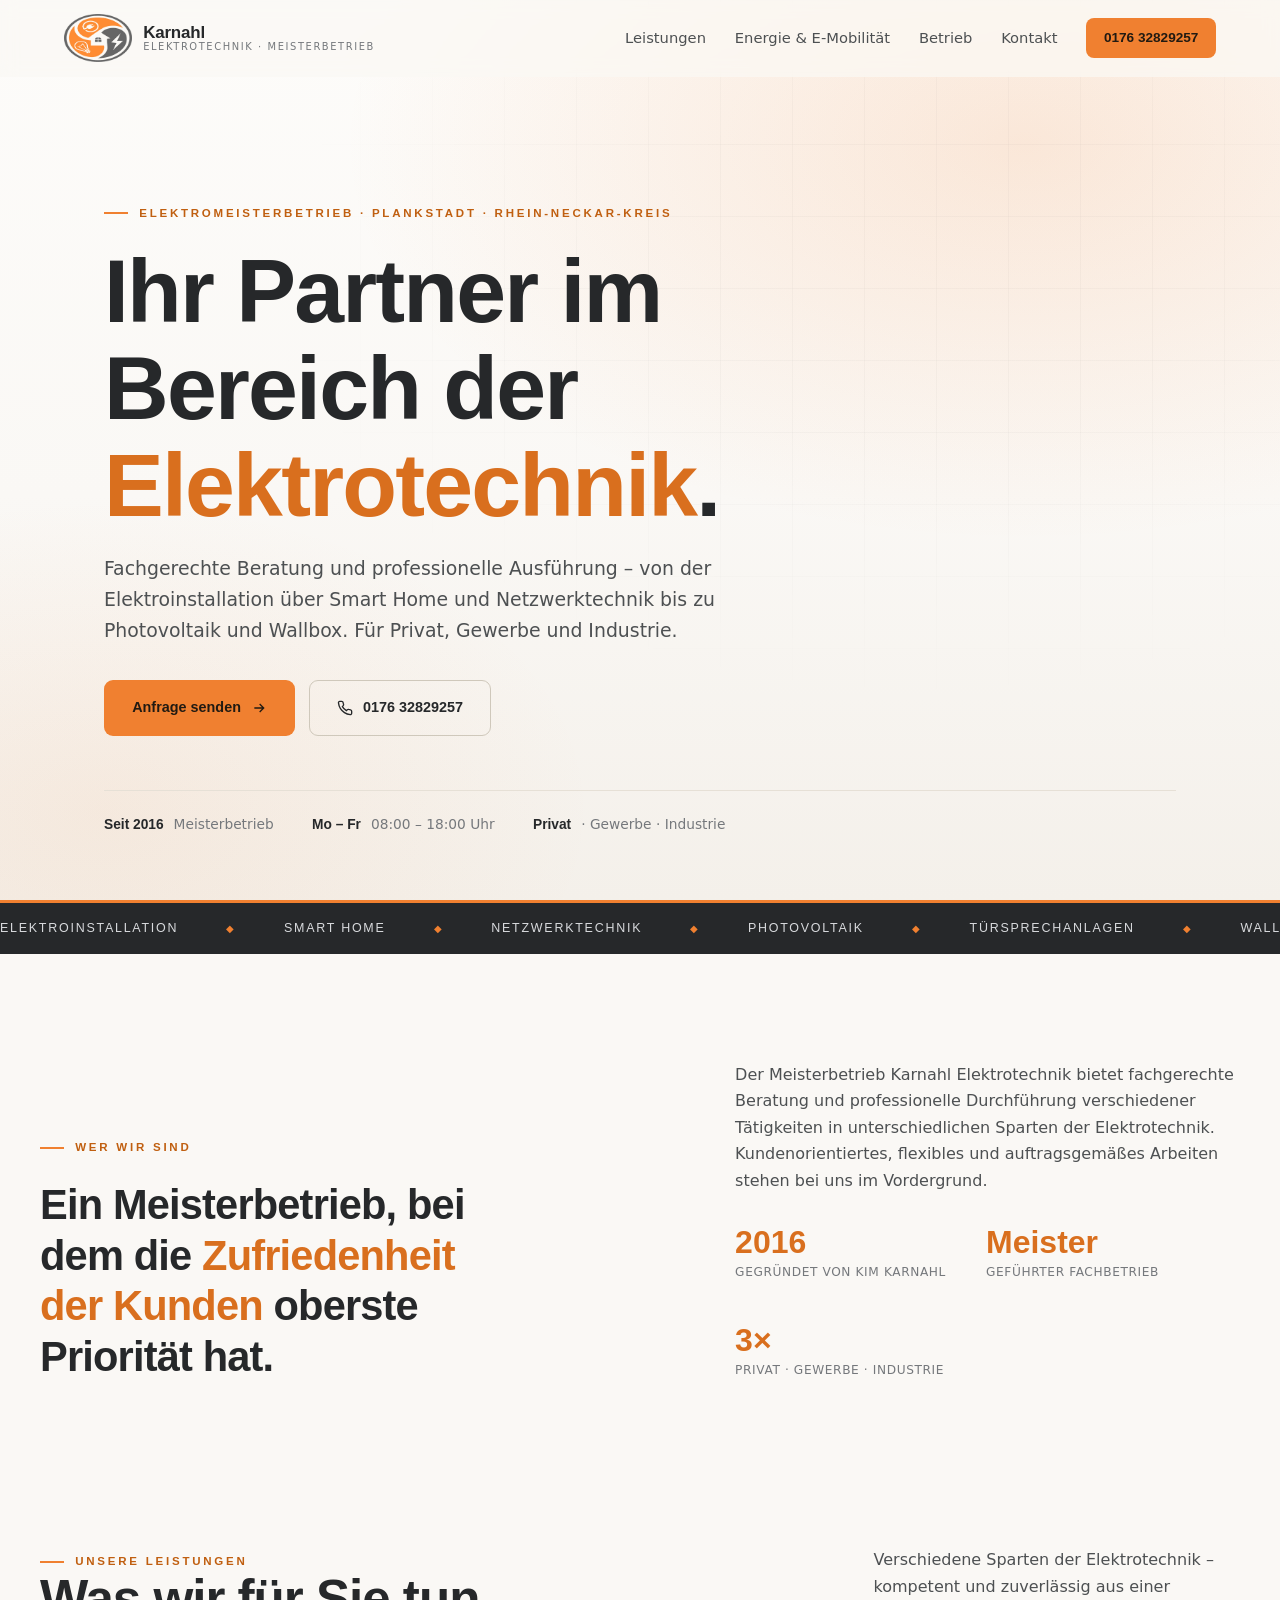
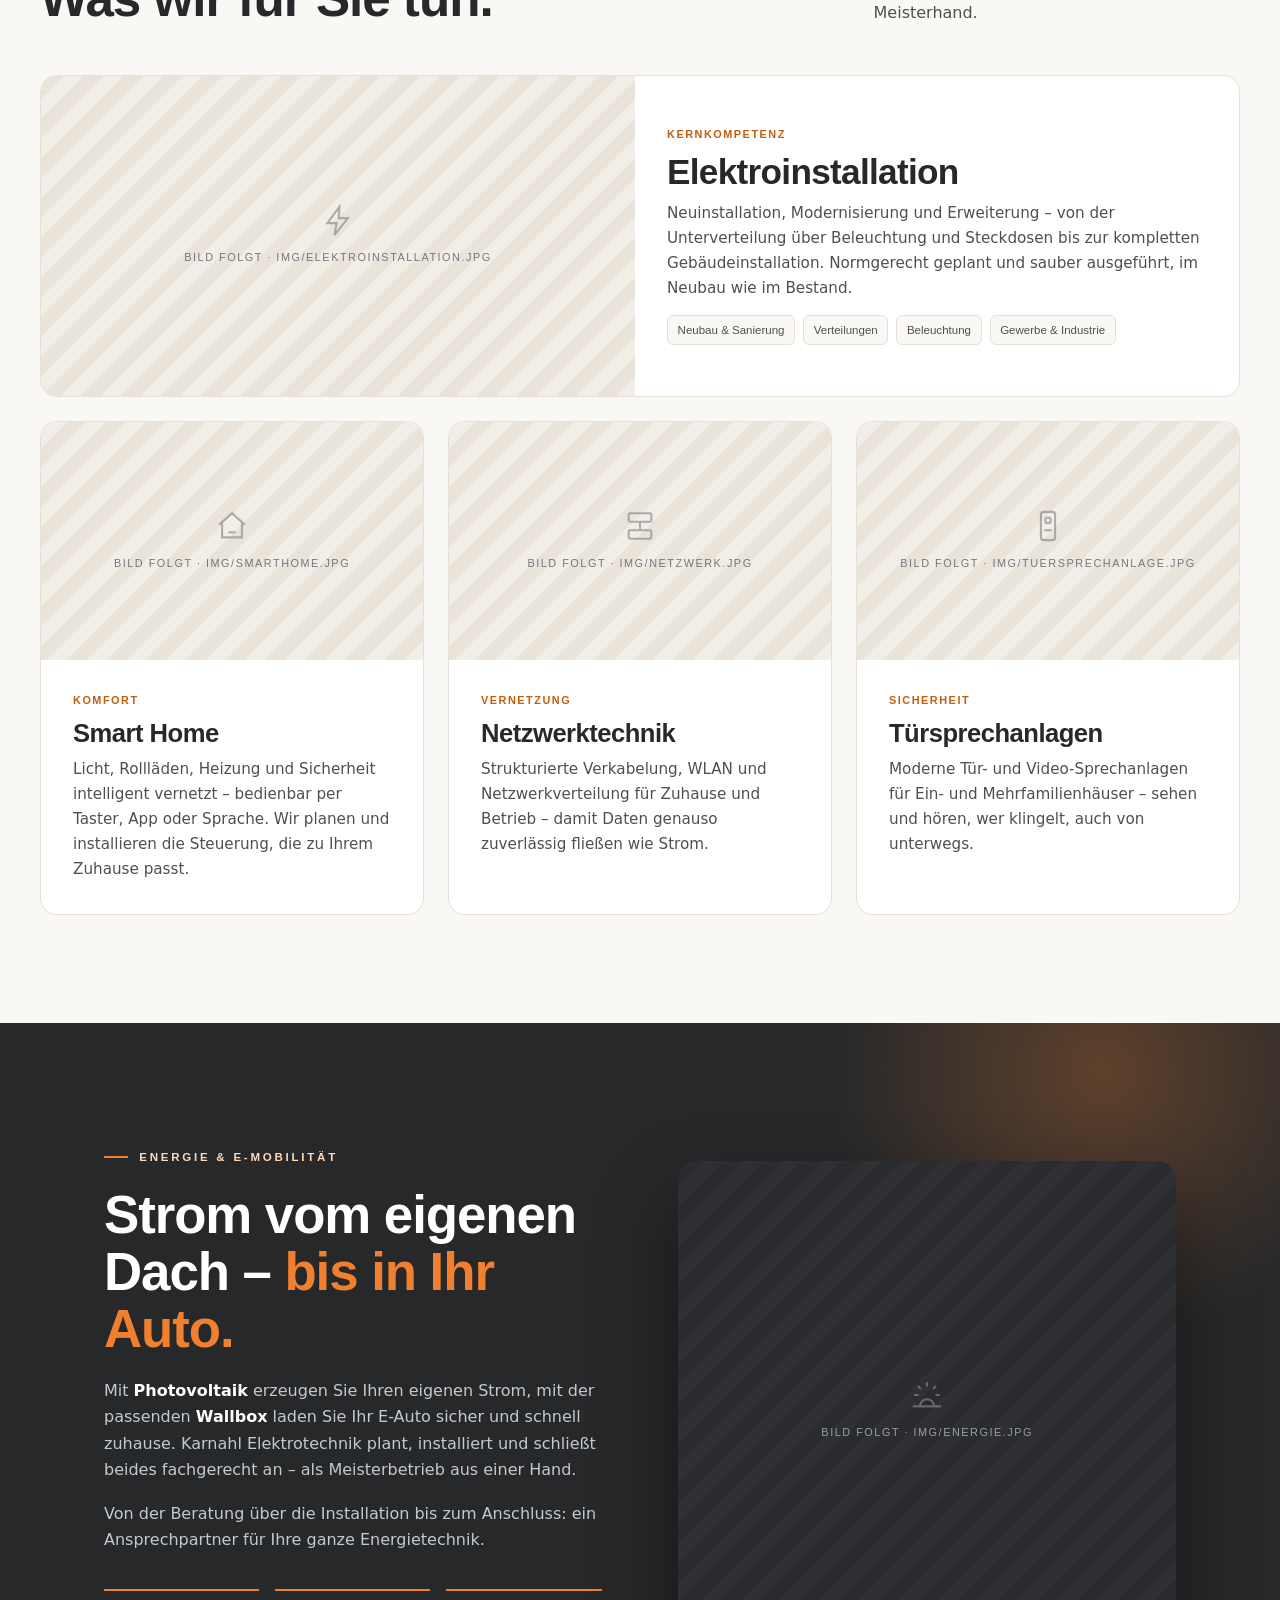
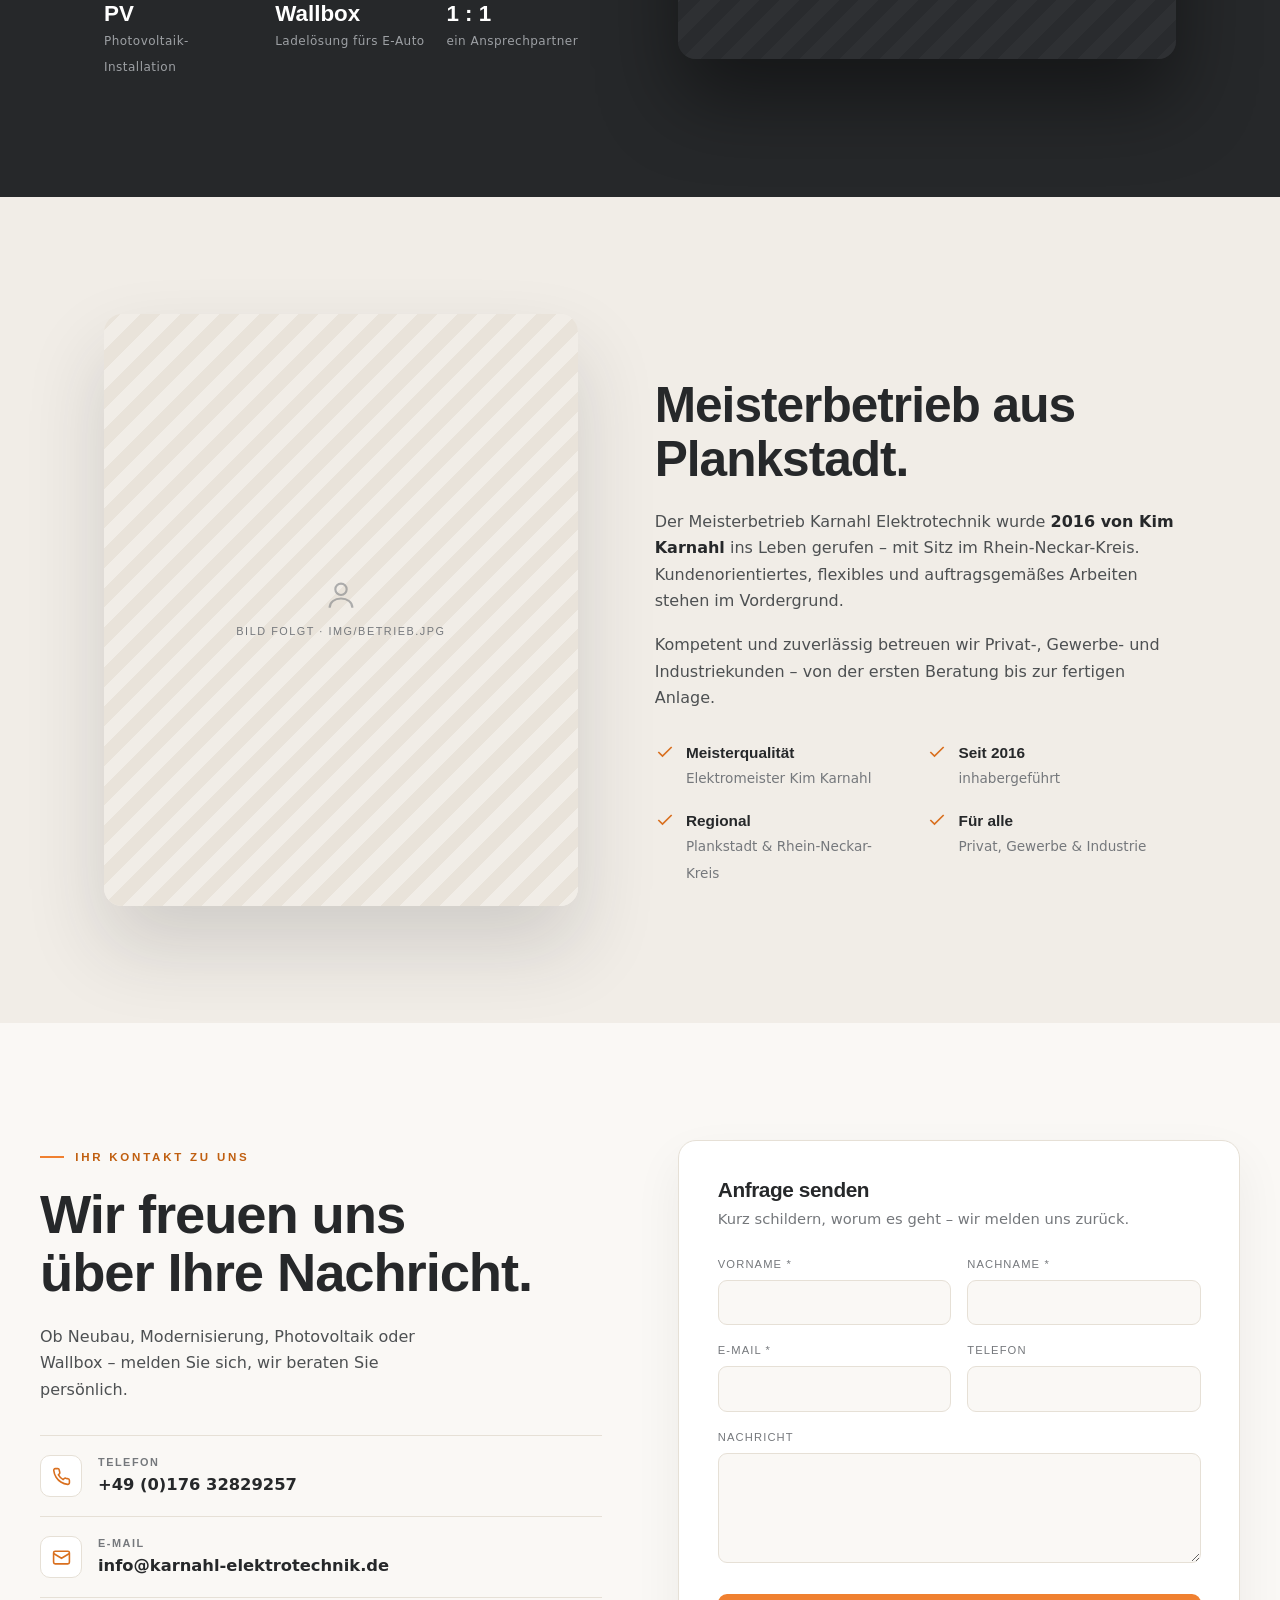
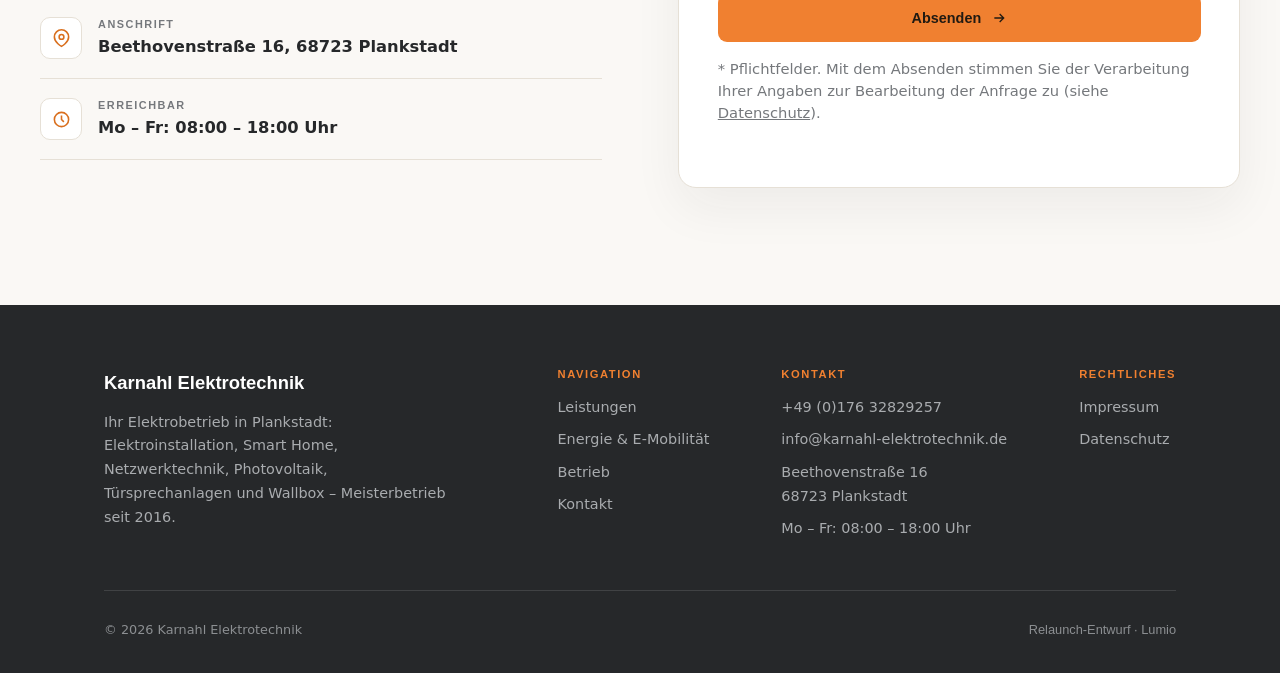
==== commit a2b52968: "Umbau auf echte Marken-DNA: Orange/Anthrazit aus Original-Logo, helle Bühne, Logo eingebunden Co-Aut" ====
--- a/index.html
+++ b/index.html
@@ -6,7 +6,7 @@
 <title>Karnahl Elektrotechnik – Elektromeisterbetrieb in Plankstadt</title>
 <meta name="description" content="Karnahl Elektrotechnik – Meisterbetrieb von Kim Karnahl in Plankstadt (Rhein-Neckar-Kreis): Elektroinstallation, Smart Home, Netzwerktechnik, Photovoltaik, Türsprechanlagen und Wallbox für Privat, Gewerbe und Industrie.">
 <meta name="robots" content="noindex, nofollow">
-<meta name="theme-color" content="#0d100d">
+<meta name="theme-color" content="#f08030">
 <meta property="og:type" content="website">
 <meta property="og:title" content="Karnahl Elektrotechnik – Ihr Partner im Bereich der Elektrotechnik">
 <meta property="og:description" content="Meisterbetrieb aus Plankstadt: Elektroinstallation, Smart Home, Netzwerktechnik, Photovoltaik, Türsprechanlagen und Wallbox.">
@@ -35,7 +35,7 @@
 
 <header class="nav" id="nav">
   <a class="brand" href="#top" aria-label="Karnahl Elektrotechnik Startseite">
-    <span class="bmark" aria-hidden="true"><svg viewBox="0 0 24 24" fill="currentColor"><path d="M13 2 4.5 13.5H11L9.5 22 19 10h-6.5L13 2Z"/></svg></span>
+    <img src="img/logo-emblem.png" alt="" class="logo" width="385" height="272">
     <span class="bname">Karnahl<span>Elektrotechnik · Meisterbetrieb</span></span>
   </a>
   <nav class="nav-links" id="navLinks" aria-label="Hauptnavigation">
@@ -57,7 +57,7 @@
     <div class="hero-bg" data-img="img/hero.jpg" data-parallax="0.14" aria-hidden="true"></div>
     <div class="hero-grid" aria-hidden="true"></div>
     <div class="hero-inner">
-      <span class="eyebrow on-dark reveal">Elektromeisterbetrieb · Plankstadt · Rhein-Neckar-Kreis</span>
+      <span class="eyebrow reveal">Elektromeisterbetrieb · Plankstadt · Rhein-Neckar-Kreis</span>
       <h1 class="reveal">Ihr Partner im Bereich der <em>Elektrotechnik</em>.</h1>
       <p class="hero-sub reveal">Fachgerechte Beratung und professionelle Ausführung – von der Elektroinstallation über Smart Home und Netzwerktechnik bis zu Photovoltaik und Wallbox. Für Privat, Gewerbe und Industrie.</p>
       <div class="hero-actions reveal">
--- a/css/style.css
+++ b/css/style.css
@@ -1,7 +1,7 @@
 /* ============================================================
    Karnahl Elektrotechnik — Relaunch-Entwurf
-   Marken-DNA der Altseite: Montserrat, Schwarz/Weiß + Volt-Grün
-   (rgb 64,255,0 — auf der alten Seite Icon-Hover, hier Signatur)
+   Marken-DNA aus dem Original-Logo: Orange #F08030 + Anthrazit
+   #606060/#26282a, helle warm-neutrale Bühne, Montserrat.
    ============================================================ */
 
 /* ---------- Fonts (selbst gehostet, DSGVO) ---------- */
@@ -14,17 +14,16 @@
 
 /* ---------- Tokens ---------- */
 :root{
-  --paper:#f7f8f6;
-  --paper-2:#eef0ec;
+  --paper:#faf8f5;
+  --paper-2:#f1ede7;
   --white:#ffffff;
-  --ink:#0d100d;
-  --ink-2:#161a16;
-  --ink-soft:#474c46;
-  --muted:#6d726c;
-  --line:#e2e5df;
-  --volt:#40ff00;        /* nur auf dunklen Flächen / als Füllung mit dunkler Schrift */
-  --volt-soft:#35d600;
-  --green:#1f7a00;       /* lesbares Grün auf hellem Grund */
+  --ink:#26282a;         /* Anthrazit — Text & dunkle Bänder */
+  --ink-soft:#4d5052;
+  --muted:#75787c;
+  --line:#e6e0d6;
+  --orange:#f08030;      /* Marken-Orange aus dem Logo — Flächen/CTA/dunkler Grund */
+  --orange-deep:#d96f1e; /* Hover / kräftiger */
+  --orange-text:#c05f10; /* lesbares Orange für kleinen Text auf hellem Grund */
   --font:'Inter',system-ui,Arial,sans-serif;
   --display:'Montserrat','Inter',sans-serif;
   --maxw:1200px;
@@ -39,8 +38,8 @@
 }
 img{max-width:100%;display:block}
 a{color:inherit;text-decoration:none}
-::selection{background:var(--volt);color:var(--ink)}
-:focus-visible{outline:2px solid var(--green);outline-offset:3px}
+::selection{background:var(--orange);color:#fff}
+:focus-visible{outline:2px solid var(--orange-deep);outline-offset:3px}
 
 h1,h2,h3,h4{font-family:var(--display);font-weight:800;line-height:1.08;letter-spacing:-.02em}
 
@@ -48,11 +47,11 @@
 .wrap{max-width:var(--maxw);margin:0 auto;padding-left:var(--pad);padding-right:var(--pad)}
 .eyebrow{
   font-family:var(--display);font-weight:700;font-size:.72rem;letter-spacing:.24em;
-  text-transform:uppercase;color:var(--green);display:inline-flex;align-items:center;gap:.7rem;
-}
-.eyebrow::before{content:"";width:24px;height:2px;background:var(--green);display:inline-block}
-.eyebrow.on-dark{color:#fff;text-shadow:0 1px 12px rgba(0,0,0,.6)}
-.eyebrow.on-dark::before{background:var(--volt)}
+  text-transform:uppercase;color:var(--orange-text);display:inline-flex;align-items:center;gap:.7rem;
+}
+.eyebrow::before{content:"";width:24px;height:2px;background:var(--orange);display:inline-block}
+.eyebrow.on-dark{color:#ffd9b8}
+.eyebrow.on-dark::before{background:var(--orange)}
 
 .reveal{opacity:0;transform:translateY(26px);transition:opacity .8s cubic-bezier(.16,1,.3,1),transform .8s cubic-bezier(.16,1,.3,1)}
 .reveal.in{opacity:1;transform:none}
@@ -62,77 +61,78 @@
   padding:.95rem 1.7rem;border-radius:9px;cursor:pointer;border:1.5px solid transparent;
   transition:transform .2s,box-shadow .2s,background .2s,color .2s,border-color .2s}
 .btn svg{width:16px;height:16px}
-.btn-primary{background:var(--volt);color:var(--ink)}
-.btn-primary:hover{background:var(--volt-soft);transform:translateY(-2px);box-shadow:0 12px 30px rgba(64,255,0,.3)}
-.btn-outline{border-color:rgba(255,255,255,.35);color:#fff}
-.btn-outline:hover{border-color:var(--volt);color:var(--volt);transform:translateY(-2px)}
+.btn-primary{background:var(--orange);color:#211a12}
+.btn-primary:hover{background:var(--orange-deep);color:#fff;transform:translateY(-2px);box-shadow:0 12px 30px rgba(240,128,48,.35)}
+.btn-outline{border-color:#cfc8bb;color:var(--ink)}
+.btn-outline:hover{border-color:var(--orange);color:var(--orange-deep);transform:translateY(-2px)}
 
 /* ---------- Bild-Slots (Platzhalter, bis echte Bilder in img/ liegen) ---------- */
 .media{position:relative;background:
-  repeating-linear-gradient(-45deg,var(--paper-2) 0 14px,#e7eae4 14px 28px)}
+  repeating-linear-gradient(-45deg,var(--paper-2) 0 14px,#e9e3da 14px 28px)}
 .media .ph{position:absolute;inset:0;display:flex;flex-direction:column;align-items:center;justify-content:center;
   gap:.7rem;color:var(--muted);text-align:center;padding:1rem}
 .media .ph svg{width:34px;height:34px;opacity:.55}
 .media .ph span{font-family:var(--display);font-weight:500;font-size:.68rem;letter-spacing:.14em;text-transform:uppercase}
 .media.has-img .ph{display:none}
 .media>img{position:absolute;inset:0;width:100%;height:100%;object-fit:cover}
-.energy .media{background:repeating-linear-gradient(-45deg,#181d17 0 14px,#141813 14px 28px)}
-.energy .media .ph{color:#8b918a}
-
-/* ============================================================ NAV */
+.energy .media{background:repeating-linear-gradient(-45deg,#2e3033 0 14px,#292b2e 14px 28px)}
+.energy .media .ph{color:#9a9da1}
+
+/* ============================================================ NAV (hell) */
 .nav{position:fixed;top:0;left:0;right:0;z-index:100;display:flex;align-items:center;justify-content:space-between;
-  padding:1rem var(--pad);transition:padding .35s ease,background .35s ease,box-shadow .35s ease;color:#fff}
-.nav.scrolled{background:rgba(13,16,13,.9);backdrop-filter:saturate(140%) blur(10px);box-shadow:0 1px 0 rgba(255,255,255,.08);padding-top:.65rem;padding-bottom:.65rem}
-.brand{display:flex;align-items:center;gap:.65rem;flex:none}
-.bmark{width:40px;height:40px;border-radius:10px;background:var(--volt);color:var(--ink);display:grid;place-items:center;flex:none}
-.bmark svg{width:22px;height:22px}
-.brand .bname{font-family:var(--display);font-weight:800;font-size:1.06rem;line-height:1.05;letter-spacing:-.01em;color:#fff;text-shadow:0 1px 10px rgba(0,0,0,.5)}
-.brand .bname span{display:block;font-family:var(--font);font-weight:500;font-size:.62rem;letter-spacing:.16em;text-transform:uppercase;color:#c9cdc7;text-shadow:0 1px 8px rgba(0,0,0,.6)}
+  padding:.9rem var(--pad);transition:padding .35s ease,background .35s ease,box-shadow .35s ease;color:var(--ink);
+  background:rgba(250,248,245,.75);backdrop-filter:saturate(140%) blur(8px)}
+.nav.scrolled{background:rgba(255,255,255,.94);box-shadow:0 1px 0 var(--line);padding-top:.6rem;padding-bottom:.6rem}
+.brand{display:flex;align-items:center;gap:.7rem;flex:none}
+.brand .logo{height:clamp(38px,4.4vw,48px);width:auto;transition:height .35s ease}
+.nav.scrolled .brand .logo{height:clamp(34px,4vw,42px)}
+.brand .bname{font-family:var(--display);font-weight:800;font-size:1.06rem;line-height:1.05;letter-spacing:-.01em;color:var(--ink)}
+.brand .bname span{display:block;font-family:var(--font);font-weight:500;font-size:.62rem;letter-spacing:.16em;text-transform:uppercase;color:var(--muted)}
 @media(max-width:520px){.brand .bname span{display:none}}
 .nav-links{display:flex;align-items:center;gap:1.8rem;font-size:.92rem;font-weight:500}
-.nav-links a{color:#e8eae6;transition:color .2s;text-shadow:0 1px 10px rgba(0,0,0,.55)}
-.nav-links a:hover{color:var(--volt)}
-.nav-cta{color:var(--ink)!important;background:var(--volt);padding:.55rem 1.1rem;border-radius:8px;font-family:var(--display);font-weight:700;font-size:.85rem;text-shadow:none!important}
-.nav-cta:hover{background:var(--volt-soft);color:var(--ink)!important}
+.nav-links a{color:var(--ink-soft);transition:color .2s}
+.nav-links a:hover{color:var(--orange-deep)}
+.nav-cta{color:#211a12!important;background:var(--orange);padding:.55rem 1.1rem;border-radius:8px;font-family:var(--display);font-weight:700;font-size:.85rem}
+.nav-cta:hover{background:var(--orange-deep);color:#fff!important}
 .burger{display:none;flex-direction:column;gap:5px;background:none;border:0;cursor:pointer;padding:.4rem;z-index:110}
-.burger span{width:24px;height:2px;background:#fff;transition:.3s}
-.burger.open span{background:var(--ink)}
+.burger span{width:24px;height:2px;background:var(--ink);transition:.3s}
 .burger.open span:nth-child(1){transform:translateY(7px) rotate(45deg)}
 .burger.open span:nth-child(2){opacity:0}
 .burger.open span:nth-child(3){transform:translateY(-7px) rotate(-45deg)}
 
-/* ============================================================ HERO */
+/* ============================================================ HERO (hell) */
 .hero{position:relative;min-height:100svh;display:flex;align-items:flex-end;overflow:hidden;background:
-  radial-gradient(1100px 620px at 78% 18%,rgba(64,255,0,.14),transparent 60%),
-  radial-gradient(800px 500px at 12% 88%,rgba(64,255,0,.07),transparent 65%),
-  linear-gradient(180deg,#10140f 0%,#0d100d 55%,#0a0d0a 100%)}
-.hero-bg{position:absolute;inset:0;z-index:0;background:none}
-.hero-bg .ph{display:none}
-.hero-bg>img{position:absolute;inset:0;width:100%;height:118%;object-fit:cover;object-position:center;will-change:transform;opacity:.5}
-.hero-bg::after{content:"";position:absolute;inset:0;
-  background:linear-gradient(180deg,rgba(13,16,13,.55) 0%,rgba(13,16,13,.25) 35%,rgba(13,16,13,.55) 68%,rgba(10,13,10,.92) 100%)}
-.hero-grid{position:absolute;inset:0;z-index:1;pointer-events:none;opacity:.5;
+  radial-gradient(1100px 640px at 80% 16%,rgba(240,128,48,.16),transparent 62%),
+  radial-gradient(760px 480px at 8% 90%,rgba(240,128,48,.08),transparent 65%),
+  linear-gradient(180deg,#fdfcfa 0%,var(--paper) 55%,#f4f0ea 100%)}
+.hero-bg{position:absolute;inset:0;z-index:0}
+.hero-bg>img{position:absolute;inset:0;width:100%;height:118%;object-fit:cover;object-position:center;will-change:transform}
+.hero-bg::after{content:"";position:absolute;inset:0;opacity:0;transition:opacity .5s;
+  background:linear-gradient(90deg,rgba(250,248,245,.97) 0%,rgba(250,248,245,.82) 38%,rgba(250,248,245,.35) 68%,rgba(250,248,245,.12) 100%),
+  linear-gradient(180deg,transparent 55%,rgba(250,248,245,.85) 92%)}
+.hero-bg.has-img::after{opacity:1}
+.hero-grid{position:absolute;inset:0;z-index:1;pointer-events:none;opacity:.55;
   background:
-    linear-gradient(rgba(255,255,255,.045) 1px,transparent 1px),
-    linear-gradient(90deg,rgba(255,255,255,.045) 1px,transparent 1px);
+    linear-gradient(rgba(38,40,42,.05) 1px,transparent 1px),
+    linear-gradient(90deg,rgba(38,40,42,.05) 1px,transparent 1px);
   background-size:72px 72px;
-  -webkit-mask-image:radial-gradient(900px 600px at 70% 30%,#000 30%,transparent 75%);
-  mask-image:radial-gradient(900px 600px at 70% 30%,#000 30%,transparent 75%)}
+  -webkit-mask-image:radial-gradient(900px 600px at 72% 30%,#000 30%,transparent 75%);
+  mask-image:radial-gradient(900px 600px at 72% 30%,#000 30%,transparent 75%)}
 .hero-inner{position:relative;z-index:2;width:100%;max-width:var(--maxw);margin:0 auto;padding:clamp(7rem,16vh,10rem) var(--pad) clamp(3rem,7vh,5rem)}
-.hero h1{font-size:clamp(2.5rem,7.2vw,5.6rem);color:#fff;text-wrap:balance;margin:1.3rem 0 1.2rem;max-width:15ch;text-shadow:0 2px 30px rgba(0,0,0,.45)}
-.hero h1 em{font-style:normal;color:var(--volt);text-shadow:0 0 38px rgba(64,255,0,.45)}
-.hero-sub{max-width:52ch;font-size:clamp(1rem,1.6vw,1.18rem);color:#dde1db;font-weight:400;text-shadow:0 1px 14px rgba(0,0,0,.6)}
+.hero h1{font-size:clamp(2.5rem,7.2vw,5.6rem);color:var(--ink);text-wrap:balance;margin:1.3rem 0 1.2rem;max-width:15ch}
+.hero h1 em{font-style:normal;color:var(--orange-deep)}
+.hero-sub{max-width:52ch;font-size:clamp(1rem,1.6vw,1.18rem);color:var(--ink-soft);font-weight:400}
 .hero-actions{display:flex;flex-wrap:wrap;gap:.9rem;margin-top:2.1rem}
-.hero-meta{display:flex;flex-wrap:wrap;gap:1.2rem 2.4rem;margin-top:clamp(2.2rem,6vh,3.4rem);padding-top:1.4rem;border-top:1px solid rgba(255,255,255,.14)}
-.hero-meta span{font-size:.86rem;color:#b9beb7}
-.hero-meta b{color:#fff;font-family:var(--display);font-weight:700;margin-right:.35rem}
+.hero-meta{display:flex;flex-wrap:wrap;gap:1.2rem 2.4rem;margin-top:clamp(2.2rem,6vh,3.4rem);padding-top:1.4rem;border-top:1px solid var(--line)}
+.hero-meta span{font-size:.86rem;color:var(--muted)}
+.hero-meta b{color:var(--ink);font-family:var(--display);font-weight:700;margin-right:.35rem}
 
 /* ============================================================ TRUST STRIP */
-.strip{background:var(--ink);color:#fff;overflow:hidden;border-top:1px solid rgba(64,255,0,.25)}
+.strip{background:var(--ink);color:#fff;overflow:hidden;border-top:3px solid var(--orange)}
 .strip-track{display:flex;gap:3rem;padding:.95rem 0;white-space:nowrap;width:max-content;animation:marq 32s linear infinite}
 .strip:hover .strip-track{animation-play-state:paused}
-.strip-track span{font-family:var(--display);font-weight:500;font-size:.78rem;letter-spacing:.14em;text-transform:uppercase;color:#d6d9d4;display:inline-flex;align-items:center;gap:3rem}
-.strip-track span::after{content:"◆";color:var(--volt);font-size:.6rem}
+.strip-track span{font-family:var(--display);font-weight:500;font-size:.78rem;letter-spacing:.14em;text-transform:uppercase;color:#d8dadd;display:inline-flex;align-items:center;gap:3rem}
+.strip-track span::after{content:"◆";color:var(--orange);font-size:.6rem}
 @keyframes marq{to{transform:translateX(-50%)}}
 @media(prefers-reduced-motion:reduce){.strip-track{animation:none}}
 
@@ -140,10 +140,10 @@
 .intro{padding:clamp(5rem,12vh,8.5rem) 0}
 .intro-grid{display:grid;grid-template-columns:1.25fr 1fr;gap:clamp(2rem,5vw,5rem);align-items:end}
 .intro .big{font-family:var(--display);font-size:clamp(1.5rem,3.6vw,2.6rem);font-weight:800;line-height:1.22;letter-spacing:-.02em;max-width:22ch;text-wrap:balance;margin-top:1.4rem}
-.intro .big b{color:var(--green);font-weight:800}
+.intro .big b{color:var(--orange-deep);font-weight:800}
 .intro-side p{color:var(--ink-soft);margin-bottom:1rem}
 .intro-stats{display:flex;gap:2.5rem;margin-top:2rem;flex-wrap:wrap}
-.intro-stats .s b{font-family:var(--display);font-size:2rem;font-weight:800;color:var(--green);display:block;line-height:1}
+.intro-stats .s b{font-family:var(--display);font-size:2rem;font-weight:800;color:var(--orange-deep);display:block;line-height:1}
 .intro-stats .s span{font-size:.76rem;letter-spacing:.05em;color:var(--muted);text-transform:uppercase}
 @media(max-width:800px){.intro-grid{grid-template-columns:1fr}}
 
@@ -155,7 +155,7 @@
 .svc-grid{display:grid;grid-template-columns:repeat(3,1fr);gap:clamp(1rem,2.5vw,1.5rem)}
 .svc{background:var(--white);border:1px solid var(--line);border-radius:16px;overflow:hidden;display:flex;flex-direction:column;
   transition:transform .35s cubic-bezier(.16,1,.3,1),box-shadow .35s,border-color .35s}
-.svc:hover{transform:translateY(-6px);box-shadow:0 24px 50px rgba(13,16,13,.1);border-color:#c9d6c2}
+.svc:hover{transform:translateY(-6px);box-shadow:0 24px 50px rgba(38,40,42,.1);border-color:#e8cdae}
 .svc.feature{grid-column:1/-1;flex-direction:row}
 .svc-img{position:relative;overflow:hidden;aspect-ratio:16/10}
 .svc-img>img{transition:transform .6s cubic-bezier(.16,1,.3,1)}
@@ -163,7 +163,7 @@
 .svc.feature .svc-img{flex:1.1;min-height:320px;aspect-ratio:auto}
 .svc-body{padding:clamp(1.4rem,3vw,2rem);display:flex;flex-direction:column;gap:.6rem}
 .svc.feature .svc-body{flex:1;justify-content:center}
-.svc-tag{font-family:var(--display);font-weight:700;font-size:.68rem;letter-spacing:.14em;text-transform:uppercase;color:var(--green)}
+.svc-tag{font-family:var(--display);font-weight:700;font-size:.68rem;letter-spacing:.14em;text-transform:uppercase;color:var(--orange-text)}
 .svc h3{font-size:clamp(1.25rem,2.2vw,1.6rem)}
 .svc.feature h3{font-size:clamp(1.6rem,3vw,2.2rem)}
 .svc p{color:var(--ink-soft);font-size:.95rem}
@@ -175,29 +175,29 @@
 /* ============================================================ ENERGIE (dark band) */
 .energy{background:var(--ink);color:#fff;padding:clamp(5rem,13vh,9rem) 0;position:relative;overflow:hidden}
 .energy::before{content:"";position:absolute;top:-30%;right:-8%;width:560px;height:560px;border-radius:50%;
-  background:radial-gradient(circle,rgba(64,255,0,.22),transparent 70%);pointer-events:none}
+  background:radial-gradient(circle,rgba(240,128,48,.28),transparent 70%);pointer-events:none}
 .energy-grid{position:relative;display:grid;grid-template-columns:1fr 1fr;gap:clamp(2rem,6vw,5rem);align-items:center}
 .energy h2{font-size:clamp(2rem,5vw,3.3rem);margin:1.2rem 0 1.3rem}
-.energy h2 span{color:var(--volt)}
-.energy p{color:#c3c8c1;margin-bottom:1.1rem;max-width:52ch}
+.energy h2 span{color:var(--orange)}
+.energy p{color:#c6c9cc;margin-bottom:1.1rem;max-width:52ch}
 .energy p strong{color:#fff}
-.energy-media{border-radius:18px;overflow:hidden;box-shadow:0 40px 80px rgba(0,0,0,.5);aspect-ratio:1/1}
+.energy-media{border-radius:18px;overflow:hidden;box-shadow:0 40px 80px rgba(0,0,0,.45);aspect-ratio:1/1}
 .energy-facts{display:grid;grid-template-columns:repeat(3,1fr);gap:1rem;margin-top:2.2rem}
-.energy-facts .f{border-top:2px solid var(--volt);padding-top:.7rem}
+.energy-facts .f{border-top:2px solid var(--orange);padding-top:.7rem}
 .energy-facts .f b{font-family:var(--display);font-weight:800;font-size:1.4rem;display:block;line-height:1.1}
-.energy-facts .f span{font-size:.75rem;color:#9aa099;letter-spacing:.04em}
+.energy-facts .f span{font-size:.75rem;color:#9da0a4;letter-spacing:.04em}
 @media(max-width:800px){.energy-grid{grid-template-columns:1fr}.energy-media{order:-1}}
 
 /* ============================================================ BETRIEB */
 .about{padding:clamp(5rem,13vh,9rem) 0;background:var(--paper-2)}
 .about-grid{display:grid;grid-template-columns:1fr 1.1fr;gap:clamp(2rem,6vw,5rem);align-items:center}
-.about-media{border-radius:18px;overflow:hidden;box-shadow:0 40px 80px rgba(13,16,13,.16);aspect-ratio:4/5}
+.about-media{border-radius:18px;overflow:hidden;box-shadow:0 40px 80px rgba(38,40,42,.16);aspect-ratio:4/5}
 .about h2{font-size:clamp(2rem,5vw,3.1rem);margin:1.2rem 0 1.4rem}
 .about p{color:var(--ink-soft);margin-bottom:1.1rem;max-width:52ch}
 .about p strong{color:var(--ink);font-weight:600}
 .about .vals{display:grid;grid-template-columns:1fr 1fr;gap:1rem 1.5rem;margin-top:1.8rem}
 .about .vals .v{display:flex;gap:.7rem;align-items:flex-start}
-.about .vals .v svg{width:20px;height:20px;color:var(--green);flex:none;margin-top:2px}
+.about .vals .v svg{width:20px;height:20px;color:var(--orange-deep);flex:none;margin-top:2px}
 .about .vals .v b{font-family:var(--display);font-weight:700;font-size:.96rem;display:block}
 .about .vals .v span{font-size:.85rem;color:var(--muted)}
 @media(max-width:800px){.about-grid{grid-template-columns:1fr}.about-media{order:-1;max-width:420px}}
@@ -211,17 +211,17 @@
 .contact-row{display:flex;align-items:center;gap:1rem;padding:1.1rem 0;border-top:1px solid var(--line);transition:padding-left .25s}
 .contact-row:last-child{border-bottom:1px solid var(--line)}
 .contact-row:hover{padding-left:.4rem}
-.contact-row .ico{width:42px;height:42px;flex:none;border-radius:10px;background:var(--white);border:1px solid var(--line);display:grid;place-items:center;color:var(--green)}
+.contact-row .ico{width:42px;height:42px;flex:none;border-radius:10px;background:var(--white);border:1px solid var(--line);display:grid;place-items:center;color:var(--orange-deep)}
 .contact-row .ico svg{width:19px;height:19px}
 .contact-row b{display:block;font-family:var(--display);font-weight:700;font-size:.68rem;letter-spacing:.14em;text-transform:uppercase;color:var(--muted)}
 .contact-row a,.contact-row p{font-size:1.02rem;font-weight:600;color:var(--ink)}
-.card{background:var(--white);border:1px solid var(--line);border-radius:18px;padding:clamp(1.5rem,4vw,2.4rem);box-shadow:0 20px 50px rgba(13,16,13,.06)}
+.card{background:var(--white);border:1px solid var(--line);border-radius:18px;padding:clamp(1.5rem,4vw,2.4rem);box-shadow:0 20px 50px rgba(38,40,42,.06)}
 .card h3{font-size:1.3rem;margin-bottom:.3rem}
 .card>p{color:var(--muted);font-size:.92rem;margin-bottom:1.5rem}
 .field{margin-bottom:1rem}
 .field label{display:block;font-family:var(--display);font-weight:500;font-size:.7rem;letter-spacing:.1em;text-transform:uppercase;color:var(--muted);margin-bottom:.4rem}
 .field input,.field textarea{width:100%;background:var(--paper);border:1px solid var(--line);border-radius:9px;padding:.8rem 1rem;color:var(--ink);font-family:var(--font);font-size:.95rem;transition:border .2s}
-.field input:focus,.field textarea:focus{outline:none;border-color:var(--green)}
+.field input:focus,.field textarea:focus{outline:none;border-color:var(--orange)}
 .field textarea{resize:vertical;min-height:110px}
 .row-2{display:grid;grid-template-columns:1fr 1fr;gap:1rem}
 .card .btn-primary{width:100%;justify-content:center;margin-top:.4rem}
@@ -234,12 +234,12 @@
 .footer-top{display:flex;justify-content:space-between;gap:2.5rem;flex-wrap:wrap;padding-bottom:2.5rem;border-bottom:1px solid rgba(255,255,255,.12)}
 .footer-brand{max-width:34ch}
 .footer-brand .fname{font-family:var(--display);font-weight:800;font-size:1.15rem;margin-bottom:.8rem}
-.footer-brand p{color:#a6aba4;font-size:.9rem}
+.footer-brand p{color:#a9acaf;font-size:.9rem}
 .footer-cols{display:flex;gap:clamp(2rem,6vw,4.5rem);flex-wrap:wrap}
-.footer-col h4{font-family:var(--display);font-weight:700;font-size:.7rem;letter-spacing:.14em;text-transform:uppercase;color:var(--volt);margin-bottom:1rem}
-.footer-col a,.footer-col p{display:block;color:#a6aba4;font-size:.9rem;margin-bottom:.55rem;transition:color .2s}
+.footer-col h4{font-family:var(--display);font-weight:700;font-size:.7rem;letter-spacing:.14em;text-transform:uppercase;color:var(--orange);margin-bottom:1rem}
+.footer-col a,.footer-col p{display:block;color:#a9acaf;font-size:.9rem;margin-bottom:.55rem;transition:color .2s}
 .footer-col a:hover{color:#fff}
-.footer-bottom{display:flex;justify-content:space-between;gap:1rem;flex-wrap:wrap;padding-top:1.8rem;font-size:.8rem;color:#898e87}
+.footer-bottom{display:flex;justify-content:space-between;gap:1rem;flex-wrap:wrap;padding-top:1.8rem;font-size:.8rem;color:#8c8f92}
 .footer-bottom .made{font-family:var(--display);font-weight:500}
 
 /* ---------- Mobile nav ---------- */
@@ -248,7 +248,7 @@
     gap:1.5rem;background:var(--white);padding:2rem var(--pad);transform:translateX(100%);
     transition:transform .4s cubic-bezier(.16,1,.3,1);box-shadow:-10px 0 40px rgba(0,0,0,.15)}
   .nav-links.open{transform:translateX(0)}
-  .nav-links a{font-size:1.15rem;color:var(--ink);text-shadow:none}
-  .nav-links a:hover{color:var(--green)}
+  .nav-links a{font-size:1.15rem;color:var(--ink)}
+  .nav-links a:hover{color:var(--orange-deep)}
   .burger{display:flex}
 }
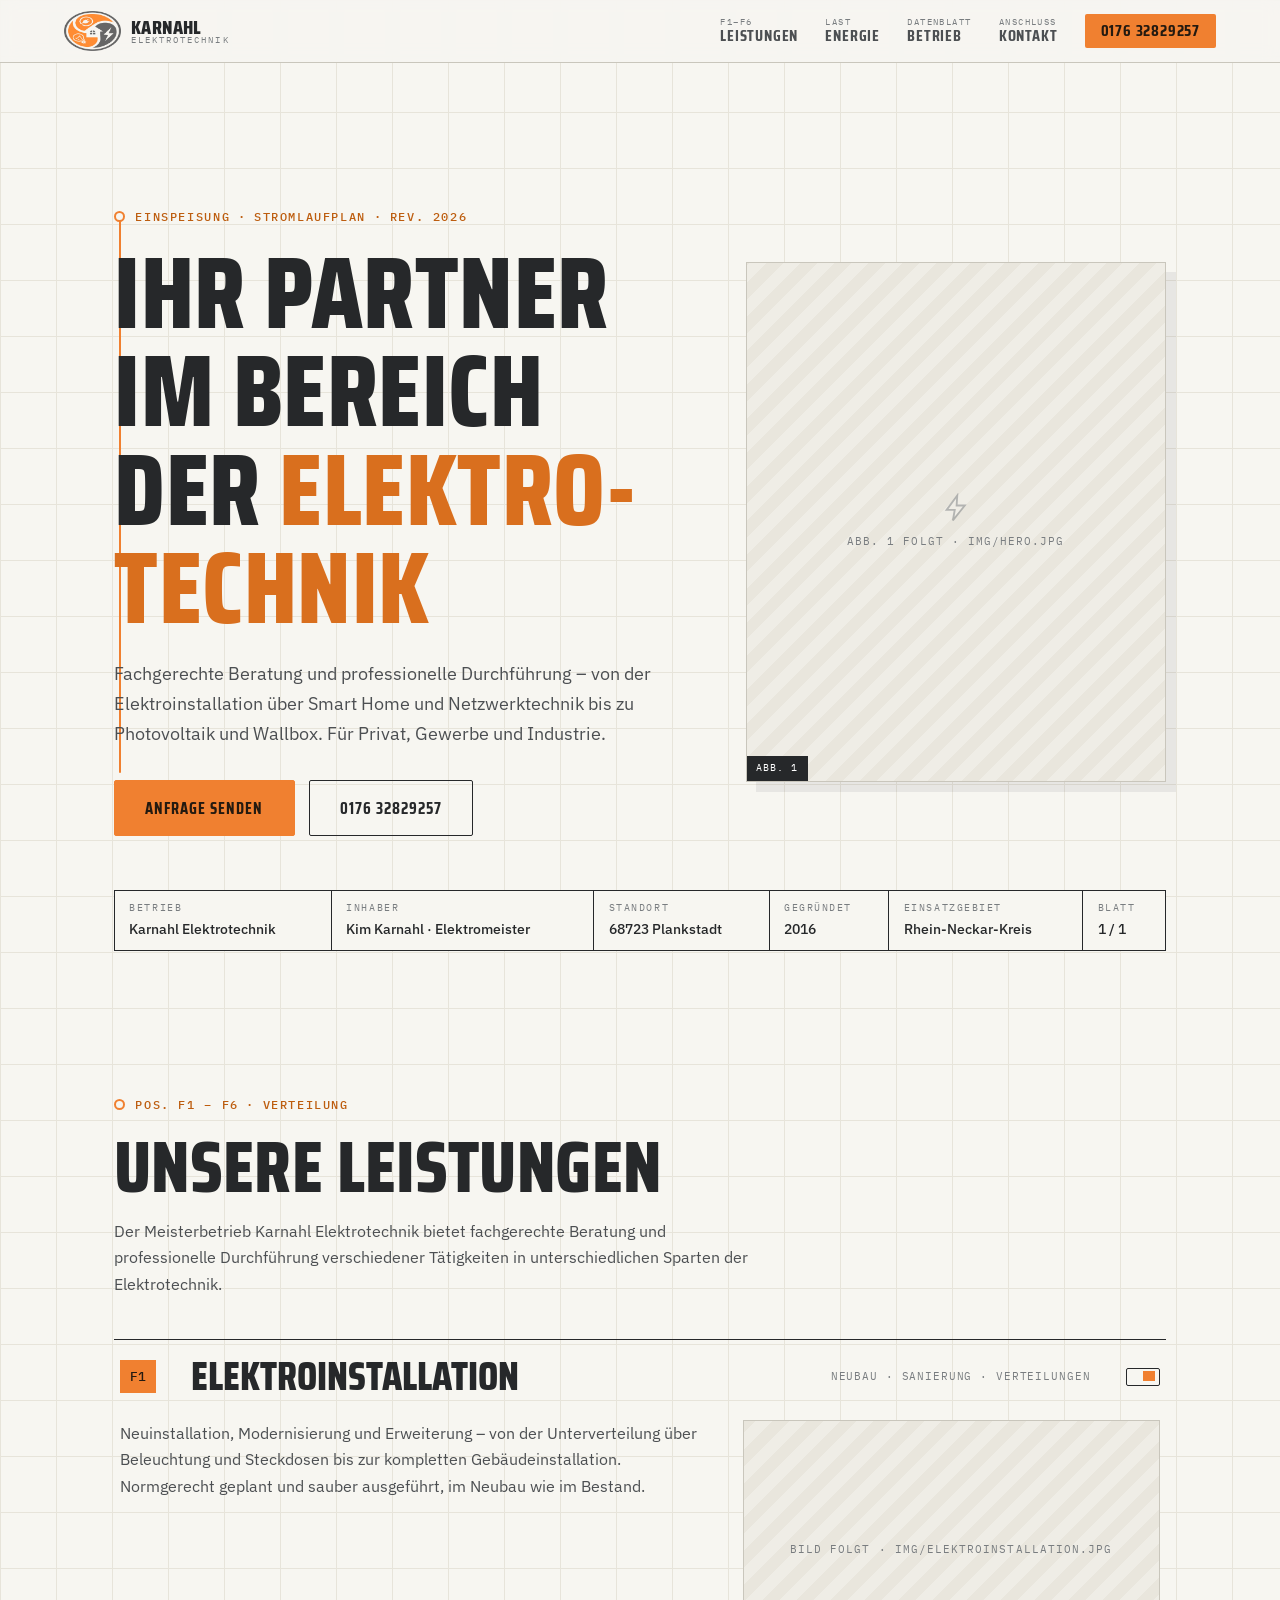
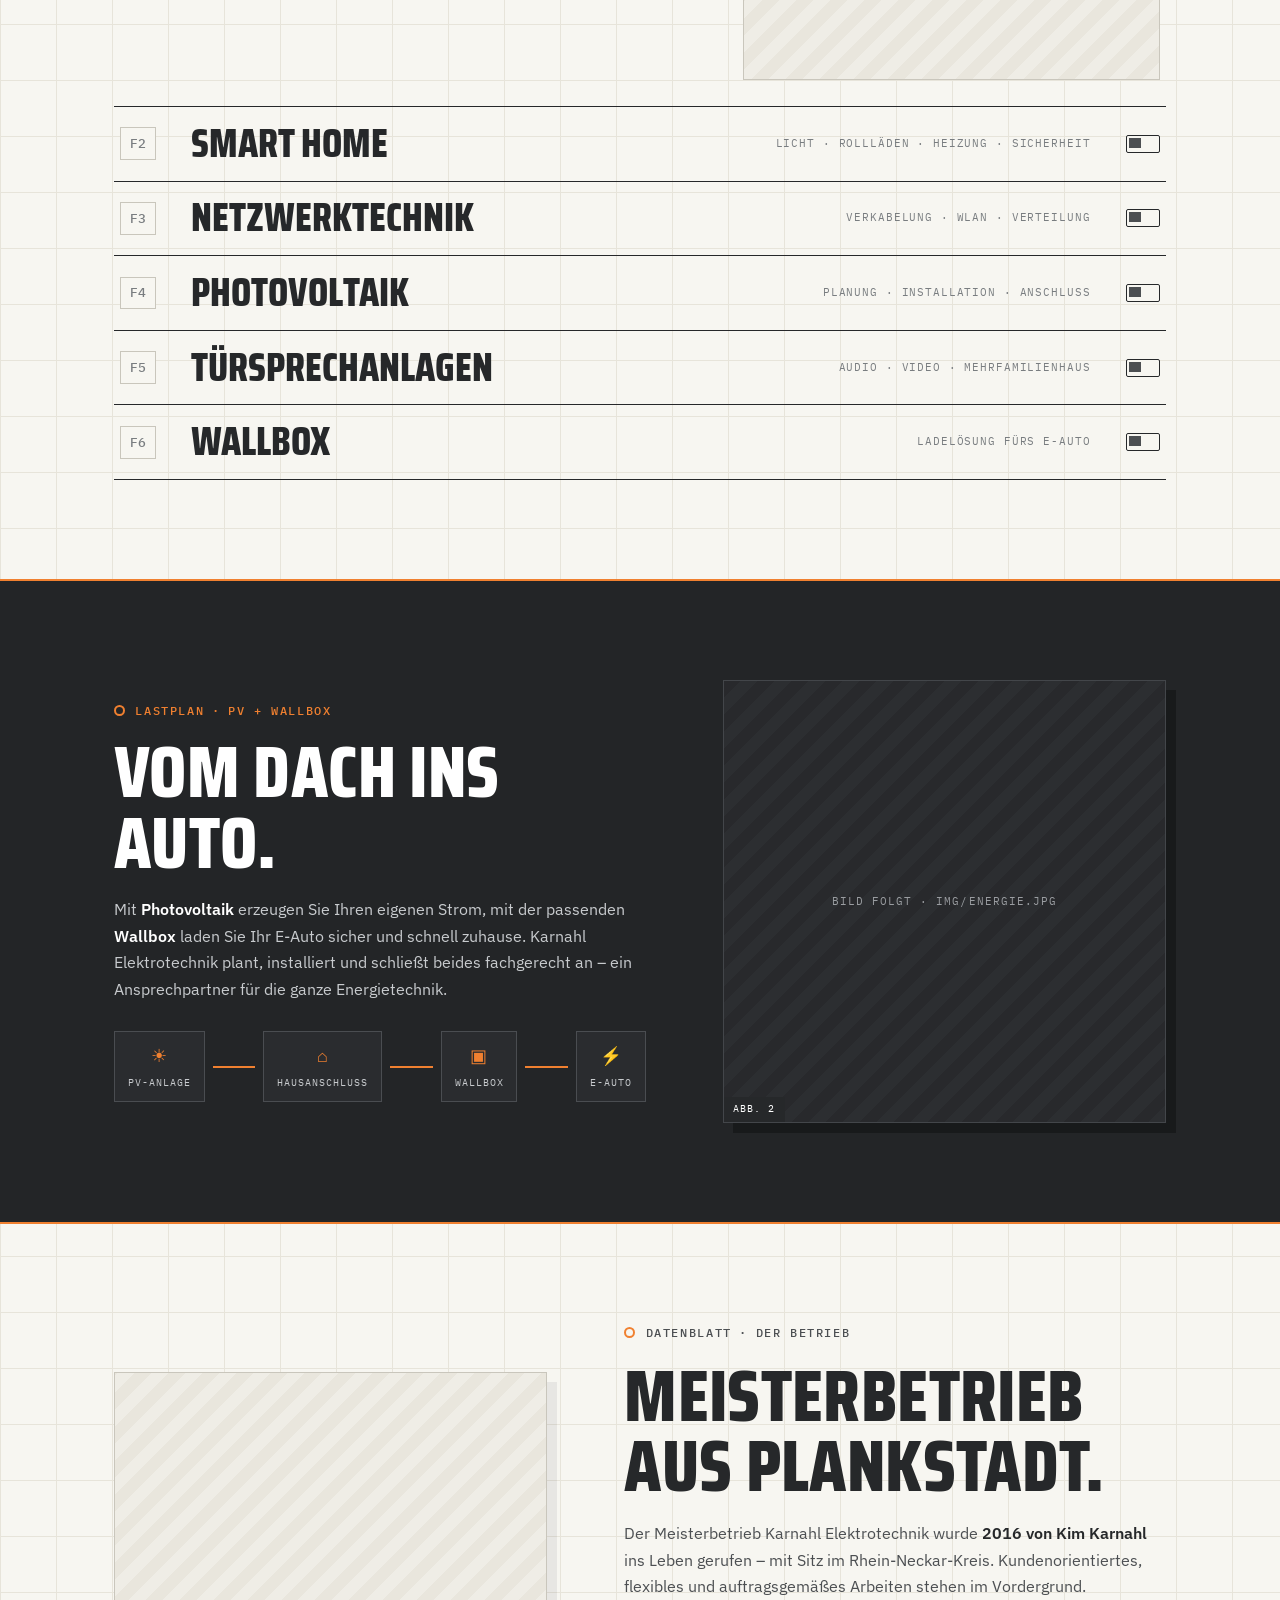
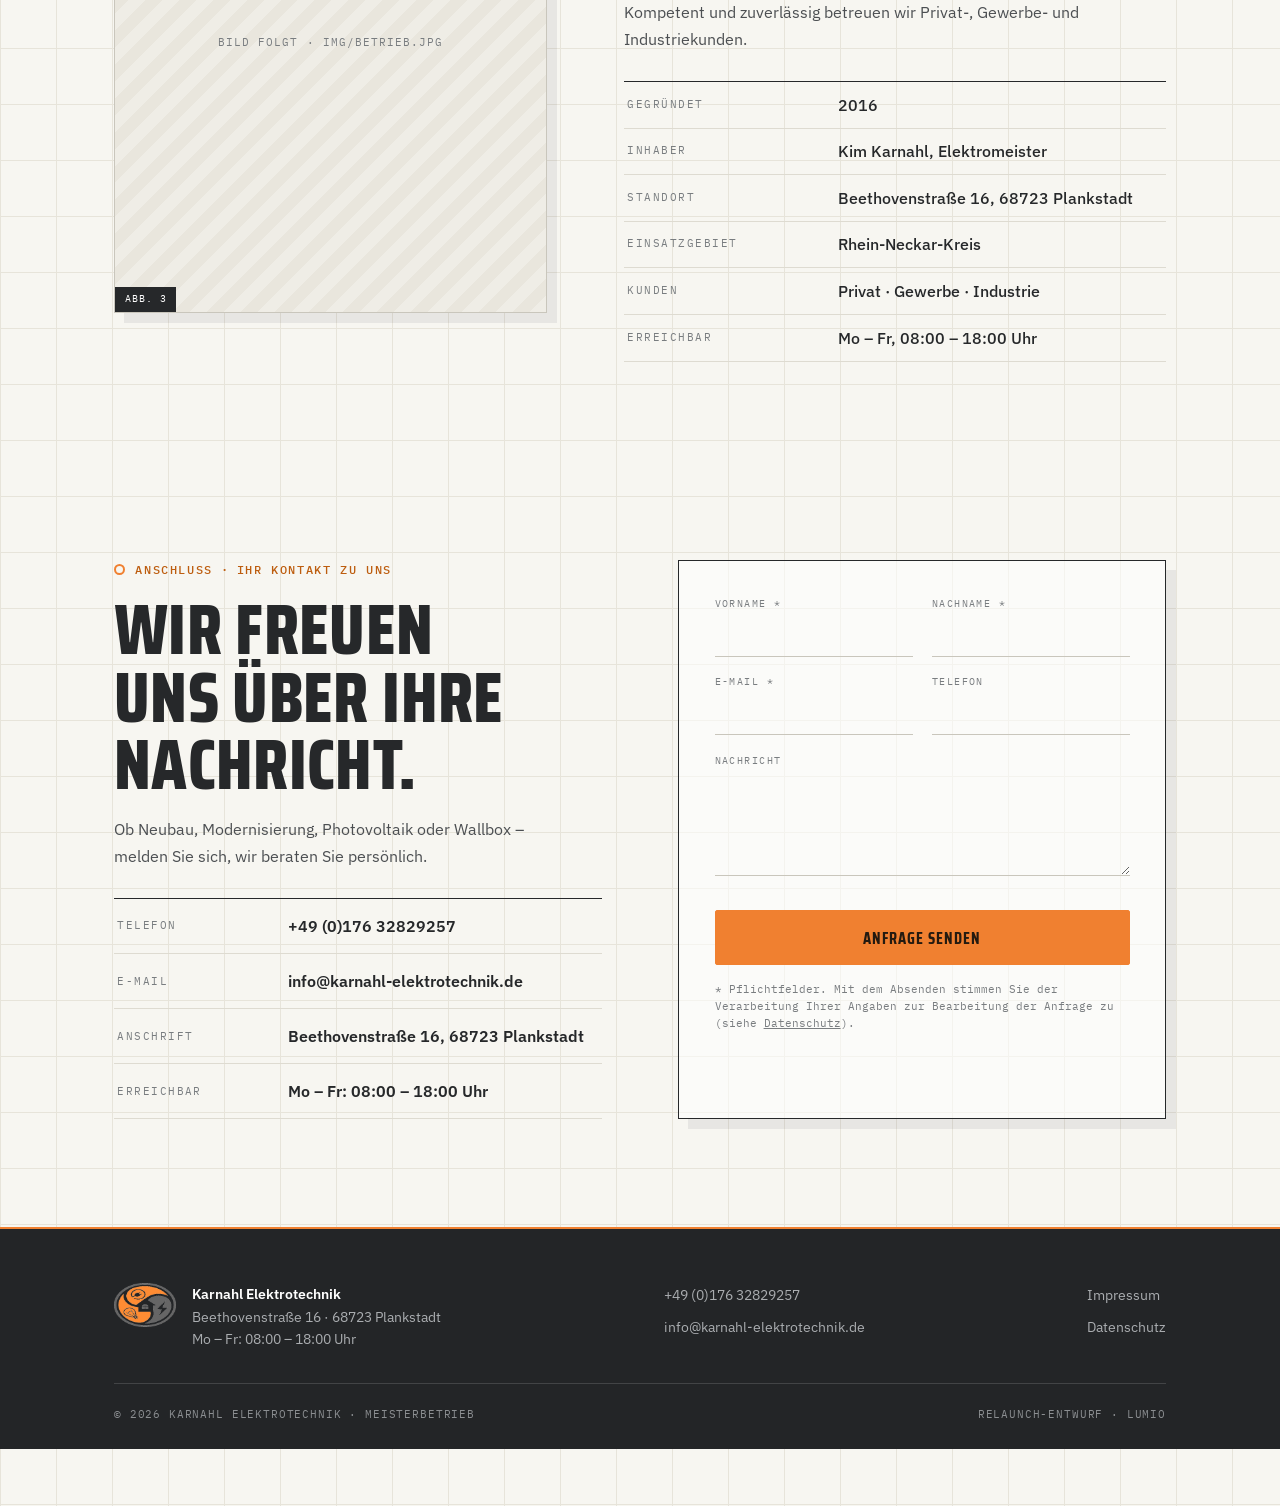
==== commit bf3627ba: "Komplett-Neubau: Konzept Stromlaufplan - Zeichenpapier, Leiterbahn-Signature, Sicherungsleiste F1-F6" ====
--- a/index.html
+++ b/index.html
@@ -11,8 +11,8 @@
 <meta property="og:title" content="Karnahl Elektrotechnik – Ihr Partner im Bereich der Elektrotechnik">
 <meta property="og:description" content="Meisterbetrieb aus Plankstadt: Elektroinstallation, Smart Home, Netzwerktechnik, Photovoltaik, Türsprechanlagen und Wallbox.">
 <link rel="icon" href="img/favicon.svg" type="image/svg+xml">
-<link rel="preload" href="fonts/montserrat-800.woff2" as="font" type="font/woff2" crossorigin>
-<link rel="preload" href="fonts/inter-400.woff2" as="font" type="font/woff2" crossorigin>
+<link rel="preload" href="fonts/saira-cond-800.woff2" as="font" type="font/woff2" crossorigin>
+<link rel="preload" href="fonts/plex-mono-400.woff2" as="font" type="font/woff2" crossorigin>
 <link rel="stylesheet" href="css/style.css">
 <script type="application/ld+json">
 {
@@ -33,16 +33,18 @@
 </head>
 <body>
 
+<svg class="circuit" id="circuit" aria-hidden="true"><path id="circuitPath" fill="none"/></svg>
+
 <header class="nav" id="nav">
   <a class="brand" href="#top" aria-label="Karnahl Elektrotechnik Startseite">
     <img src="img/logo-emblem.png" alt="" class="logo" width="385" height="272">
-    <span class="bname">Karnahl<span>Elektrotechnik · Meisterbetrieb</span></span>
+    <span class="bname">Karnahl<span>Elektrotechnik</span></span>
   </a>
   <nav class="nav-links" id="navLinks" aria-label="Hauptnavigation">
-    <a href="#leistungen" class="js-close">Leistungen</a>
-    <a href="#energie" class="js-close">Energie &amp; E-Mobilität</a>
-    <a href="#betrieb" class="js-close">Betrieb</a>
-    <a href="#kontakt" class="js-close">Kontakt</a>
+    <a href="#leistungen" class="js-close"><i>F1–F6</i>Leistungen</a>
+    <a href="#energie" class="js-close"><i>Last</i>Energie</a>
+    <a href="#betrieb" class="js-close"><i>Datenblatt</i>Betrieb</a>
+    <a href="#kontakt" class="js-close"><i>Anschluss</i>Kontakt</a>
     <a href="tel:+4917632829257" class="nav-cta js-close">0176 32829257</a>
   </nav>
   <button class="burger" id="burger" aria-label="Menü öffnen" aria-expanded="false" aria-controls="navLinks">
@@ -52,186 +54,164 @@
 
 <main id="top">
 
-  <!-- HERO (dunkel, Volt-Grün als Signatur) -->
-  <section class="hero" id="hero">
-    <div class="hero-bg" data-img="img/hero.jpg" data-parallax="0.14" aria-hidden="true"></div>
-    <div class="hero-grid" aria-hidden="true"></div>
-    <div class="hero-inner">
-      <span class="eyebrow reveal">Elektromeisterbetrieb · Plankstadt · Rhein-Neckar-Kreis</span>
-      <h1 class="reveal">Ihr Partner im Bereich der <em>Elektrotechnik</em>.</h1>
-      <p class="hero-sub reveal">Fachgerechte Beratung und professionelle Ausführung – von der Elektroinstallation über Smart Home und Netzwerktechnik bis zu Photovoltaik und Wallbox. Für Privat, Gewerbe und Industrie.</p>
-      <div class="hero-actions reveal">
-        <a href="#kontakt" class="btn btn-primary">Anfrage senden
-          <svg viewBox="0 0 24 24" fill="none" stroke="currentColor" stroke-width="2"><path d="M5 12h14M13 6l6 6-6 6"/></svg>
-        </a>
-        <a href="tel:+4917632829257" class="btn btn-outline">
-          <svg viewBox="0 0 24 24" fill="none" stroke="currentColor" stroke-width="2"><path d="M22 16.9v3a2 2 0 0 1-2.2 2 19.8 19.8 0 0 1-8.6-3 19.5 19.5 0 0 1-6-6 19.8 19.8 0 0 1-3-8.6A2 2 0 0 1 4.1 2h3a2 2 0 0 1 2 1.7c.1 1 .4 1.9.7 2.8a2 2 0 0 1-.5 2.1L8.1 9.9a16 16 0 0 0 6 6l1.3-1.3a2 2 0 0 1 2.1-.4c.9.3 1.8.6 2.8.7a2 2 0 0 1 1.7 2Z"/></svg>
-          0176 32829257
-        </a>
-      </div>
-      <div class="hero-meta reveal">
-        <span><b>Seit 2016</b> Meisterbetrieb</span>
-        <span><b>Mo – Fr</b> 08:00 – 18:00 Uhr</span>
-        <span><b>Privat</b> · Gewerbe · Industrie</span>
-      </div>
-    </div>
-  </section>
-
-  <!-- TRUST STRIP -->
-  <div class="strip" aria-hidden="true">
-    <div class="strip-track">
-      <span>Elektroinstallation</span><span>Smart Home</span><span>Netzwerktechnik</span><span>Photovoltaik</span><span>Türsprechanlagen</span><span>Wallbox</span><span>Meisterbetrieb seit 2016</span>
-      <span>Elektroinstallation</span><span>Smart Home</span><span>Netzwerktechnik</span><span>Photovoltaik</span><span>Türsprechanlagen</span><span>Wallbox</span><span>Meisterbetrieb seit 2016</span>
-    </div>
-  </div>
-
-  <!-- INTRO -->
-  <section class="intro wrap">
-    <div class="intro-grid">
+  <!-- ============ HERO: Zeichnungsblatt ============ -->
+  <section class="hero">
+    <div class="wrap hero-grid">
+      <div class="hero-copy">
+        <p class="mlabel reveal"><span class="cnode" data-node></span>Einspeisung&ensp;·&ensp;Stromlaufplan&ensp;·&ensp;Rev. 2026</p>
+        <h1 class="reveal">Ihr Partner im Bereich der <em>Elektro&shy;technik</em></h1>
+        <p class="hero-sub reveal">Fachgerechte Beratung und professionelle Durchführung – von der Elektroinstallation über Smart Home und Netzwerktechnik bis zu Photovoltaik und Wallbox. Für Privat, Gewerbe und Industrie.</p>
+        <div class="hero-actions reveal">
+          <a href="#kontakt" class="btn btn-primary">Anfrage senden</a>
+          <a href="tel:+4917632829257" class="btn btn-line">0176 32829257</a>
+        </div>
+      </div>
+      <figure class="hero-plate media reveal" data-img="img/hero.jpg" data-alt="Elektromeister bei der Arbeit am Verteilerschrank">
+        <figcaption class="ph"><svg viewBox="0 0 24 24" fill="none" stroke="currentColor" stroke-width="1.5"><path d="M13 2 4.5 13.5H11L9.5 22 19 10h-6.5L13 2Z"/></svg><span>Abb. 1 folgt · img/hero.jpg</span></figcaption>
+        <span class="plate-tag">Abb. 1</span>
+      </figure>
+    </div>
+
+    <!-- DIN-Schriftfeld -->
+    <div class="wrap">
+      <table class="titleblock reveal" aria-label="Betriebsdaten">
+        <tr>
+          <td><b>Betrieb</b>Karnahl Elektrotechnik</td>
+          <td><b>Inhaber</b>Kim Karnahl · Elektromeister</td>
+          <td><b>Standort</b>68723 Plankstadt</td>
+          <td><b>Gegründet</b>2016</td>
+          <td><b>Einsatzgebiet</b>Rhein-Neckar-Kreis</td>
+          <td><b>Blatt</b>1 / 1</td>
+        </tr>
+      </table>
+    </div>
+  </section>
+
+  <!-- ============ LEISTUNGEN: Sicherungsleiste ============ -->
+  <section class="fuses" id="leistungen">
+    <div class="wrap">
+      <header class="sec-head reveal">
+        <p class="mlabel"><span class="cnode" data-node></span>Pos. F1 – F6&ensp;·&ensp;Verteilung</p>
+        <h2>Unsere Leistungen</h2>
+        <p class="sec-sub">Der Meisterbetrieb Karnahl Elektrotechnik bietet fachgerechte Beratung und professionelle Durchführung verschiedener Tätigkeiten in unterschiedlichen Sparten der Elektrotechnik.</p>
+      </header>
+
+      <div class="fuse-list reveal">
+        <details class="fuse" open>
+          <summary><span class="fno">F1</span><span class="ftitle">Elektroinstallation</span><span class="fmeta">Neubau · Sanierung · Verteilungen</span><span class="fsw" aria-hidden="true"></span></summary>
+          <div class="fuse-body">
+            <p>Neuinstallation, Modernisierung und Erweiterung – von der Unterverteilung über Beleuchtung und Steckdosen bis zur kompletten Gebäudeinstallation. Normgerecht geplant und sauber ausgeführt, im Neubau wie im Bestand.</p>
+            <figure class="media fimg" data-img="img/elektroinstallation.jpg" data-alt="Sauber verdrahteter Elektro-Verteilerschrank">
+              <figcaption class="ph"><span>Bild folgt · img/elektroinstallation.jpg</span></figcaption>
+            </figure>
+          </div>
+        </details>
+        <details class="fuse">
+          <summary><span class="fno">F2</span><span class="ftitle">Smart Home</span><span class="fmeta">Licht · Rollläden · Heizung · Sicherheit</span><span class="fsw" aria-hidden="true"></span></summary>
+          <div class="fuse-body">
+            <p>Licht, Rollläden, Heizung und Sicherheit intelligent vernetzt – bedienbar per Taster, App oder Sprache. Wir planen und installieren die Steuerung, die zu Ihrem Zuhause passt.</p>
+            <figure class="media fimg" data-img="img/smarthome.jpg" data-alt="Smart-Home-Bedienpanel an heller Wand">
+              <figcaption class="ph"><span>Bild folgt · img/smarthome.jpg</span></figcaption>
+            </figure>
+          </div>
+        </details>
+        <details class="fuse">
+          <summary><span class="fno">F3</span><span class="ftitle">Netzwerktechnik</span><span class="fmeta">Verkabelung · WLAN · Verteilung</span><span class="fsw" aria-hidden="true"></span></summary>
+          <div class="fuse-body">
+            <p>Strukturierte Verkabelung, WLAN und Netzwerkverteilung für Zuhause und Betrieb – damit Daten genauso zuverlässig fließen wie Strom.</p>
+            <figure class="media fimg" data-img="img/netzwerk.jpg" data-alt="Netzwerkschrank mit sauber gepatchten Kabeln">
+              <figcaption class="ph"><span>Bild folgt · img/netzwerk.jpg</span></figcaption>
+            </figure>
+          </div>
+        </details>
+        <details class="fuse">
+          <summary><span class="fno">F4</span><span class="ftitle">Photovoltaik</span><span class="fmeta">Planung · Installation · Anschluss</span><span class="fsw" aria-hidden="true"></span></summary>
+          <div class="fuse-body">
+            <p>Strom vom eigenen Dach: Wir installieren und schließen Ihre Photovoltaik-Anlage fachgerecht an – als Meisterbetrieb aus einer Hand. Mehr dazu im <a href="#energie">Lastplan Energie</a>.</p>
+          </div>
+        </details>
+        <details class="fuse">
+          <summary><span class="fno">F5</span><span class="ftitle">Türsprechanlagen</span><span class="fmeta">Audio · Video · Mehrfamilienhaus</span><span class="fsw" aria-hidden="true"></span></summary>
+          <div class="fuse-body">
+            <p>Moderne Tür- und Video-Sprechanlagen für Ein- und Mehrfamilienhäuser – sehen und hören, wer klingelt, auch von unterwegs.</p>
+            <figure class="media fimg" data-img="img/tuersprechanlage.jpg" data-alt="Moderne Video-Türsprechanlage am Hauseingang">
+              <figcaption class="ph"><span>Bild folgt · img/tuersprechanlage.jpg</span></figcaption>
+            </figure>
+          </div>
+        </details>
+        <details class="fuse">
+          <summary><span class="fno">F6</span><span class="ftitle">Wallbox</span><span class="fmeta">Ladelösung fürs E-Auto</span><span class="fsw" aria-hidden="true"></span></summary>
+          <div class="fuse-body">
+            <p>Sicher und schnell zuhause laden: Wir montieren und schließen die passende Wallbox für Ihr Elektroauto an – inklusive Beratung zu Anschlussleistung und Anmeldung.</p>
+          </div>
+        </details>
+      </div>
+    </div>
+  </section>
+
+  <!-- ============ ENERGIE: Lastplan (dunkel) ============ -->
+  <section class="load" id="energie">
+    <div class="wrap load-grid">
       <div>
-        <span class="eyebrow reveal">Wer wir sind</span>
-        <p class="big reveal">Ein Meisterbetrieb, bei dem die <b>Zufriedenheit der Kunden</b> oberste Priorität hat.</p>
-      </div>
-      <div class="intro-side">
-        <p class="reveal">Der Meisterbetrieb Karnahl Elektrotechnik bietet fachgerechte Beratung und professionelle Durchführung verschiedener Tätigkeiten in unterschiedlichen Sparten der Elektrotechnik. Kundenorientiertes, flexibles und auftragsgemäßes Arbeiten stehen bei uns im Vordergrund.</p>
-        <div class="intro-stats reveal">
-          <div class="s"><b>2016</b><span>gegründet von Kim Karnahl</span></div>
-          <div class="s"><b>Meister</b><span>geführter Fachbetrieb</span></div>
-          <div class="s"><b>3&times;</b><span>Privat · Gewerbe · Industrie</span></div>
-        </div>
-      </div>
-    </div>
-  </section>
-
-  <!-- LEISTUNGEN -->
-  <section class="services wrap" id="leistungen">
-    <div class="sec-head">
+        <p class="mlabel on-dark reveal"><span class="cnode" data-node></span>Lastplan&ensp;·&ensp;PV + Wallbox</p>
+        <h2 class="reveal">Vom Dach ins Auto.</h2>
+        <p class="reveal">Mit <strong>Photovoltaik</strong> erzeugen Sie Ihren eigenen Strom, mit der passenden <strong>Wallbox</strong> laden Sie Ihr E-Auto sicher und schnell zuhause. Karnahl Elektrotechnik plant, installiert und schließt beides fachgerecht an – ein Ansprechpartner für die ganze Energietechnik.</p>
+        <div class="load-diagram reveal" aria-hidden="true">
+          <span class="ld-node"><i>☀</i>PV-Anlage</span>
+          <span class="ld-wire"></span>
+          <span class="ld-node"><i>⌂</i>Hausanschluss</span>
+          <span class="ld-wire"></span>
+          <span class="ld-node"><i>▣</i>Wallbox</span>
+          <span class="ld-wire"></span>
+          <span class="ld-node"><i>⚡</i>E-Auto</span>
+        </div>
+      </div>
+      <figure class="load-media media reveal" data-img="img/energie.jpg" data-alt="Wohnhaus mit Photovoltaik-Anlage und Wallbox mit ladendem E-Auto">
+        <figcaption class="ph on-dark"><span>Bild folgt · img/energie.jpg</span></figcaption>
+        <span class="plate-tag">Abb. 2</span>
+      </figure>
+    </div>
+  </section>
+
+  <!-- ============ BETRIEB: Datenblatt ============ -->
+  <section class="sheet" id="betrieb">
+    <div class="wrap sheet-grid">
+      <figure class="sheet-media media reveal" data-img="img/betrieb.jpg" data-alt="Elektromeister Kim Karnahl bei der Arbeit">
+        <figcaption class="ph"><span>Bild folgt · img/betrieb.jpg</span></figcaption>
+        <span class="plate-tag">Abb. 3</span>
+      </figure>
       <div>
-        <span class="eyebrow reveal">Unsere Leistungen</span>
-        <h2 class="reveal">Was wir für Sie tun.</h2>
-      </div>
-      <p class="reveal">Verschiedene Sparten der Elektrotechnik – kompetent und zuverlässig aus einer Meisterhand.</p>
-    </div>
-
-    <div class="svc-grid">
-      <article class="svc feature reveal">
-        <figure class="svc-img media" data-img="img/elektroinstallation.jpg" data-alt="Sauber verdrahteter Elektro-Verteilerschrank – Elektroinstallation von Karnahl Elektrotechnik">
-          <figcaption class="ph"><svg viewBox="0 0 24 24" fill="none" stroke="currentColor" stroke-width="1.5"><path d="M13 2 4.5 13.5H11L9.5 22 19 10h-6.5L13 2Z"/></svg><span>Bild folgt &middot; img/elektroinstallation.jpg</span></figcaption>
-        </figure>
-        <div class="svc-body">
-          <span class="svc-tag">Kernkompetenz</span>
-          <h3>Elektroinstallation</h3>
-          <p>Neuinstallation, Modernisierung und Erweiterung – von der Unterverteilung über Beleuchtung und Steckdosen bis zur kompletten Gebäudeinstallation. Normgerecht geplant und sauber ausgeführt, im Neubau wie im Bestand.</p>
-          <ul><li>Neubau &amp; Sanierung</li><li>Verteilungen</li><li>Beleuchtung</li><li>Gewerbe &amp; Industrie</li></ul>
-        </div>
-      </article>
-
-      <article class="svc reveal">
-        <figure class="svc-img media" data-img="img/smarthome.jpg" data-alt="Smart-Home-Bedienpanel an heller Wand">
-          <figcaption class="ph"><svg viewBox="0 0 24 24" fill="none" stroke="currentColor" stroke-width="1.5"><path d="M3 11 12 3l9 8M5 10v10h14V10"/><path d="M9.5 16.5h5"/></svg><span>Bild folgt &middot; img/smarthome.jpg</span></figcaption>
-        </figure>
-        <div class="svc-body">
-          <span class="svc-tag">Komfort</span>
-          <h3>Smart Home</h3>
-          <p>Licht, Rollläden, Heizung und Sicherheit intelligent vernetzt – bedienbar per Taster, App oder Sprache. Wir planen und installieren die Steuerung, die zu Ihrem Zuhause passt.</p>
-        </div>
-      </article>
-
-      <article class="svc reveal">
-        <figure class="svc-img media" data-img="img/netzwerk.jpg" data-alt="Netzwerkschrank mit sauber gepatchten Kabeln">
-          <figcaption class="ph"><svg viewBox="0 0 24 24" fill="none" stroke="currentColor" stroke-width="1.5"><rect x="4" y="3" width="16" height="6" rx="1"/><rect x="4" y="15" width="16" height="6" rx="1"/><path d="M12 9v6"/></svg><span>Bild folgt &middot; img/netzwerk.jpg</span></figcaption>
-        </figure>
-        <div class="svc-body">
-          <span class="svc-tag">Vernetzung</span>
-          <h3>Netzwerktechnik</h3>
-          <p>Strukturierte Verkabelung, WLAN und Netzwerkverteilung für Zuhause und Betrieb – damit Daten genauso zuverlässig fließen wie Strom.</p>
-        </div>
-      </article>
-
-      <article class="svc reveal">
-        <figure class="svc-img media" data-img="img/tuersprechanlage.jpg" data-alt="Moderne Video-Türsprechanlage am Hauseingang">
-          <figcaption class="ph"><svg viewBox="0 0 24 24" fill="none" stroke="currentColor" stroke-width="1.5"><rect x="7" y="2" width="10" height="20" rx="2"/><circle cx="12" cy="8" r="2"/><path d="M9.5 15h5"/></svg><span>Bild folgt &middot; img/tuersprechanlage.jpg</span></figcaption>
-        </figure>
-        <div class="svc-body">
-          <span class="svc-tag">Sicherheit</span>
-          <h3>Türsprechanlagen</h3>
-          <p>Moderne Tür- und Video-Sprechanlagen für Ein- und Mehrfamilienhäuser – sehen und hören, wer klingelt, auch von unterwegs.</p>
-        </div>
-      </article>
-    </div>
-  </section>
-
-  <!-- ENERGIE (dunkles Band: Photovoltaik + Wallbox) -->
-  <section class="energy" id="energie">
-    <div class="energy-grid wrap">
+        <p class="mlabel reveal"><span class="cnode" data-node></span>Datenblatt&ensp;·&ensp;Der Betrieb</p>
+        <h2 class="reveal">Meisterbetrieb aus Plankstadt.</h2>
+        <p class="reveal">Der Meisterbetrieb Karnahl Elektrotechnik wurde <strong>2016 von Kim Karnahl</strong> ins Leben gerufen – mit Sitz im Rhein-Neckar-Kreis. Kundenorientiertes, flexibles und auftragsgemäßes Arbeiten stehen im Vordergrund. Kompetent und zuverlässig betreuen wir Privat-, Gewerbe- und Industriekunden.</p>
+        <dl class="specs reveal">
+          <div><dt>Gegründet</dt><dd>2016</dd></div>
+          <div><dt>Inhaber</dt><dd>Kim Karnahl, Elektromeister</dd></div>
+          <div><dt>Standort</dt><dd>Beethovenstraße 16, 68723 Plankstadt</dd></div>
+          <div><dt>Einsatzgebiet</dt><dd>Rhein-Neckar-Kreis</dd></div>
+          <div><dt>Kunden</dt><dd>Privat · Gewerbe · Industrie</dd></div>
+          <div><dt>Erreichbar</dt><dd>Mo – Fr, 08:00 – 18:00 Uhr</dd></div>
+        </dl>
+      </div>
+    </div>
+  </section>
+
+  <!-- ============ KONTAKT: Anschluss ============ -->
+  <section class="connect" id="kontakt">
+    <div class="wrap connect-grid">
       <div>
-        <span class="eyebrow on-dark reveal">Energie &amp; E-Mobilität</span>
-        <h2 class="reveal">Strom vom eigenen Dach – <span>bis in Ihr Auto.</span></h2>
-        <p class="reveal">Mit <strong>Photovoltaik</strong> erzeugen Sie Ihren eigenen Strom, mit der passenden <strong>Wallbox</strong> laden Sie Ihr E-Auto sicher und schnell zuhause. Karnahl Elektrotechnik plant, installiert und schließt beides fachgerecht an – als Meisterbetrieb aus einer Hand.</p>
-        <p class="reveal">Von der Beratung über die Installation bis zum Anschluss: ein Ansprechpartner für Ihre ganze Energietechnik.</p>
-        <div class="energy-facts reveal">
-          <div class="f"><b>PV</b><span>Photovoltaik-Installation</span></div>
-          <div class="f"><b>Wallbox</b><span>Ladelösung fürs E-Auto</span></div>
-          <div class="f"><b>1 : 1</b><span>ein Ansprechpartner</span></div>
-        </div>
-      </div>
-      <figure class="energy-media media reveal" data-img="img/energie.jpg" data-alt="Wohnhaus mit Photovoltaik-Anlage und Wallbox mit ladendem E-Auto">
-        <figcaption class="ph on-dark"><svg viewBox="0 0 24 24" fill="none" stroke="currentColor" stroke-width="1.5"><path d="M12 3v3M5.6 5.6l2.1 2.1M3 12h3M18 12h3M16.3 7.7l2.1-2.1"/><path d="M7 20a5 5 0 0 1 10 0"/><path d="M2 20h20"/></svg><span>Bild folgt &middot; img/energie.jpg</span></figcaption>
-      </figure>
-    </div>
-  </section>
-
-  <!-- BETRIEB -->
-  <section class="about" id="betrieb">
-    <div class="about-grid wrap">
-      <figure class="about-media media reveal" data-img="img/betrieb.jpg" data-alt="Elektromeister bei der Arbeit am Verteilerschrank">
-        <figcaption class="ph"><svg viewBox="0 0 24 24" fill="none" stroke="currentColor" stroke-width="1.5"><circle cx="12" cy="8" r="4"/><path d="M4 21c0-4 3.6-6.5 8-6.5s8 2.5 8 6.5"/></svg><span>Bild folgt &middot; img/betrieb.jpg</span></figcaption>
-      </figure>
-      <div class="about-copy">
-        <span class="eyebrow reveal">Der Betrieb</span>
-        <h2 class="reveal">Meisterbetrieb aus Plankstadt.</h2>
-        <p class="reveal">Der Meisterbetrieb Karnahl Elektrotechnik wurde <strong>2016 von Kim Karnahl</strong> ins Leben gerufen – mit Sitz im Rhein-Neckar-Kreis. Kundenorientiertes, flexibles und auftragsgemäßes Arbeiten stehen im Vordergrund.</p>
-        <p class="reveal">Kompetent und zuverlässig betreuen wir Privat-, Gewerbe- und Industriekunden – von der ersten Beratung bis zur fertigen Anlage.</p>
-        <div class="vals">
-          <div class="v"><svg viewBox="0 0 24 24" fill="none" stroke="currentColor" stroke-width="2"><path d="M20 6 9 17l-5-5"/></svg><div><b>Meisterqualität</b><span>Elektromeister Kim Karnahl</span></div></div>
-          <div class="v"><svg viewBox="0 0 24 24" fill="none" stroke="currentColor" stroke-width="2"><path d="M20 6 9 17l-5-5"/></svg><div><b>Seit 2016</b><span>inhabergeführt</span></div></div>
-          <div class="v"><svg viewBox="0 0 24 24" fill="none" stroke="currentColor" stroke-width="2"><path d="M20 6 9 17l-5-5"/></svg><div><b>Regional</b><span>Plankstadt &amp; Rhein-Neckar-Kreis</span></div></div>
-          <div class="v"><svg viewBox="0 0 24 24" fill="none" stroke="currentColor" stroke-width="2"><path d="M20 6 9 17l-5-5"/></svg><div><b>Für alle</b><span>Privat, Gewerbe &amp; Industrie</span></div></div>
-        </div>
-      </div>
-    </div>
-  </section>
-
-  <!-- KONTAKT -->
-  <section class="contact wrap" id="kontakt">
-    <div class="contact-grid">
-      <div>
-        <span class="eyebrow reveal">Ihr Kontakt zu uns</span>
+        <p class="mlabel reveal"><span class="cnode" data-node></span>Anschluss&ensp;·&ensp;Ihr Kontakt zu uns</p>
         <h2 class="reveal">Wir freuen uns über Ihre Nachricht.</h2>
-        <p class="contact-lead reveal">Ob Neubau, Modernisierung, Photovoltaik oder Wallbox – melden Sie sich, wir beraten Sie persönlich.</p>
-        <div class="contact-list reveal">
-          <div class="contact-row">
-            <span class="ico"><svg viewBox="0 0 24 24" fill="none" stroke="currentColor" stroke-width="2"><path d="M22 16.9v3a2 2 0 0 1-2.2 2 19.8 19.8 0 0 1-8.6-3 19.5 19.5 0 0 1-6-6 19.8 19.8 0 0 1-3-8.6A2 2 0 0 1 4.1 2h3a2 2 0 0 1 2 1.7c.1 1 .4 1.9.7 2.8a2 2 0 0 1-.5 2.1L8.1 9.9a16 16 0 0 0 6 6l1.3-1.3a2 2 0 0 1 2.1-.4c.9.3 1.8.6 2.8.7a2 2 0 0 1 1.7 2Z"/></svg></span>
-            <div><b>Telefon</b><a href="tel:+4917632829257">+49 (0)176 32829257</a></div>
-          </div>
-          <div class="contact-row">
-            <span class="ico"><svg viewBox="0 0 24 24" fill="none" stroke="currentColor" stroke-width="2"><rect x="2" y="4" width="20" height="16" rx="2"/><path d="m22 7-10 6L2 7"/></svg></span>
-            <div><b>E-Mail</b><a href="mailto:info@karnahl-elektrotechnik.de">info@karnahl-elektrotechnik.de</a></div>
-          </div>
-          <div class="contact-row">
-            <span class="ico"><svg viewBox="0 0 24 24" fill="none" stroke="currentColor" stroke-width="2"><path d="M21 10c0 7-9 12-9 12s-9-5-9-12a9 9 0 0 1 18 0Z"/><circle cx="12" cy="10" r="3"/></svg></span>
-            <div><b>Anschrift</b><p>Beethovenstraße 16, 68723 Plankstadt</p></div>
-          </div>
-          <div class="contact-row">
-            <span class="ico"><svg viewBox="0 0 24 24" fill="none" stroke="currentColor" stroke-width="2"><circle cx="12" cy="12" r="9"/><path d="M12 7v5l3 3"/></svg></span>
-            <div><b>Erreichbar</b><p>Mo – Fr: 08:00 – 18:00 Uhr</p></div>
-          </div>
-        </div>
-      </div>
-
-      <form class="card reveal" id="contactForm" novalidate>
-        <h3>Anfrage senden</h3>
-        <p>Kurz schildern, worum es geht – wir melden uns zurück.</p>
+        <p class="connect-lead reveal">Ob Neubau, Modernisierung, Photovoltaik oder Wallbox – melden Sie sich, wir beraten Sie persönlich.</p>
+        <ul class="clist reveal">
+          <li><b>Telefon</b><a href="tel:+4917632829257">+49 (0)176 32829257</a></li>
+          <li><b>E-Mail</b><a href="mailto:info@karnahl-elektrotechnik.de">info@karnahl-elektrotechnik.de</a></li>
+          <li><b>Anschrift</b><span>Beethovenstraße 16, 68723 Plankstadt</span></li>
+          <li><b>Erreichbar</b><span>Mo – Fr: 08:00 – 18:00 Uhr</span></li>
+        </ul>
+      </div>
+
+      <form class="cform reveal" id="contactForm" novalidate>
         <div class="row-2">
           <div class="field"><label for="vorname">Vorname *</label><input id="vorname" name="vorname" type="text" autocomplete="given-name" required></div>
           <div class="field"><label for="nachname">Nachname *</label><input id="nachname" name="nachname" type="text" autocomplete="family-name" required></div>
@@ -241,9 +221,7 @@
           <div class="field"><label for="telefon">Telefon</label><input id="telefon" name="telefon" type="tel" autocomplete="tel"></div>
         </div>
         <div class="field"><label for="nachricht">Nachricht</label><textarea id="nachricht" name="nachricht"></textarea></div>
-        <button type="submit" class="btn btn-primary">Absenden
-          <svg viewBox="0 0 24 24" fill="none" stroke="currentColor" stroke-width="2"><path d="M5 12h14M13 6l6 6-6 6"/></svg>
-        </button>
+        <button type="submit" class="btn btn-primary">Anfrage senden</button>
         <p class="form-note" id="formNote">* Pflichtfelder. Mit dem Absenden stimmen Sie der Verarbeitung Ihrer Angaben zur Bearbeitung der Anfrage zu (siehe <a href="datenschutz.html">Datenschutz</a>).</p>
       </form>
     </div>
@@ -253,35 +231,22 @@
 
 <footer class="footer">
   <div class="wrap">
-    <div class="footer-top">
+    <div class="footer-grid">
       <div class="footer-brand">
-        <div class="fname">Karnahl Elektrotechnik</div>
-        <p>Ihr Elektrobetrieb in Plankstadt: Elektroinstallation, Smart Home, Netzwerktechnik, Photovoltaik, Türsprechanlagen und Wallbox – Meisterbetrieb seit 2016.</p>
-      </div>
-      <div class="footer-cols">
-        <div class="footer-col">
-          <h4>Navigation</h4>
-          <a href="#leistungen">Leistungen</a>
-          <a href="#energie">Energie &amp; E-Mobilität</a>
-          <a href="#betrieb">Betrieb</a>
-          <a href="#kontakt">Kontakt</a>
-        </div>
-        <div class="footer-col">
-          <h4>Kontakt</h4>
-          <a href="tel:+4917632829257">+49 (0)176 32829257</a>
-          <a href="mailto:info@karnahl-elektrotechnik.de">info@karnahl-elektrotechnik.de</a>
-          <p>Beethovenstraße 16<br>68723 Plankstadt</p>
-          <p>Mo – Fr: 08:00 – 18:00 Uhr</p>
-        </div>
-        <div class="footer-col">
-          <h4>Rechtliches</h4>
-          <a href="impressum.html">Impressum</a>
-          <a href="datenschutz.html">Datenschutz</a>
-        </div>
+        <img src="img/logo-emblem.png" alt="" width="64" height="45">
+        <p><strong>Karnahl Elektrotechnik</strong><br>Beethovenstraße 16 · 68723 Plankstadt<br>Mo – Fr: 08:00 – 18:00 Uhr</p>
+      </div>
+      <div class="footer-col">
+        <a href="tel:+4917632829257">+49 (0)176 32829257</a>
+        <a href="mailto:info@karnahl-elektrotechnik.de">info@karnahl-elektrotechnik.de</a>
+      </div>
+      <div class="footer-col">
+        <a href="impressum.html">Impressum</a>
+        <a href="datenschutz.html">Datenschutz</a>
       </div>
     </div>
     <div class="footer-bottom">
-      <span>© <span id="year">2026</span> Karnahl Elektrotechnik</span>
+      <span>© <span id="year">2026</span> Karnahl Elektrotechnik · Meisterbetrieb</span>
       <span class="made">Relaunch-Entwurf · Lumio</span>
     </div>
   </div>
--- a/css/style.css
+++ b/css/style.css
@@ -1,98 +1,110 @@
 /* ============================================================
-   Karnahl Elektrotechnik — Relaunch-Entwurf
-   Marken-DNA aus dem Original-Logo: Orange #F08030 + Anthrazit
-   #606060/#26282a, helle warm-neutrale Bühne, Montserrat.
+   Karnahl Elektrotechnik — Konzept „Der Stromlaufplan"
+   Technisches Zeichenpapier · Anthrazit-Tusche · Orange als
+   stromführende Leitung. Saira Condensed + IBM Plex Mono/Sans.
    ============================================================ */
 
 /* ---------- Fonts (selbst gehostet, DSGVO) ---------- */
-@font-face{font-family:'Montserrat';font-weight:500;font-display:swap;src:url('../fonts/montserrat-500.woff2') format('woff2')}
-@font-face{font-family:'Montserrat';font-weight:700;font-display:swap;src:url('../fonts/montserrat-700.woff2') format('woff2')}
-@font-face{font-family:'Montserrat';font-weight:800;font-display:swap;src:url('../fonts/montserrat-800.woff2') format('woff2')}
-@font-face{font-family:'Inter';font-weight:400;font-display:swap;src:url('../fonts/inter-400.woff2') format('woff2')}
-@font-face{font-family:'Inter';font-weight:500;font-display:swap;src:url('../fonts/inter-500.woff2') format('woff2')}
-@font-face{font-family:'Inter';font-weight:600;font-display:swap;src:url('../fonts/inter-600.woff2') format('woff2')}
+@font-face{font-family:'Saira Condensed';font-weight:700;font-display:swap;src:url('../fonts/saira-cond-700.woff2') format('woff2')}
+@font-face{font-family:'Saira Condensed';font-weight:800;font-display:swap;src:url('../fonts/saira-cond-800.woff2') format('woff2')}
+@font-face{font-family:'IBM Plex Mono';font-weight:400;font-display:swap;src:url('../fonts/plex-mono-400.woff2') format('woff2')}
+@font-face{font-family:'IBM Plex Mono';font-weight:500;font-display:swap;src:url('../fonts/plex-mono-500.woff2') format('woff2')}
+@font-face{font-family:'IBM Plex Sans';font-weight:400;font-display:swap;src:url('../fonts/plex-sans-400.woff2') format('woff2')}
+@font-face{font-family:'IBM Plex Sans';font-weight:500;font-display:swap;src:url('../fonts/plex-sans-500.woff2') format('woff2')}
+@font-face{font-family:'IBM Plex Sans';font-weight:600;font-display:swap;src:url('../fonts/plex-sans-600.woff2') format('woff2')}
 
 /* ---------- Tokens ---------- */
 :root{
-  --paper:#faf8f5;
-  --paper-2:#f1ede7;
-  --white:#ffffff;
-  --ink:#26282a;         /* Anthrazit — Text & dunkle Bänder */
-  --ink-soft:#4d5052;
-  --muted:#75787c;
-  --line:#e6e0d6;
-  --orange:#f08030;      /* Marken-Orange aus dem Logo — Flächen/CTA/dunkler Grund */
-  --orange-deep:#d96f1e; /* Hover / kräftiger */
-  --orange-text:#c05f10; /* lesbares Orange für kleinen Text auf hellem Grund */
-  --font:'Inter',system-ui,Arial,sans-serif;
-  --display:'Montserrat','Inter',sans-serif;
-  --maxw:1200px;
-  --pad:clamp(1.25rem,5vw,4.5rem);
+  --paper:#f7f6f1;          /* technisches Zeichenpapier */
+  --paper-line:#e7e4da;     /* mm-Raster */
+  --ink:#26282a;            /* Tusche / Anthrazit */
+  --ink-soft:#4c4f52;
+  --muted:#797d80;
+  --line:#c9c6bc;           /* Zeichnungslinien */
+  --line-soft:#dedbd1;
+  --orange:#f08030;         /* stromführende Leitung (Logo) */
+  --orange-deep:#d96f1e;
+  --orange-text:#bd5d0f;    /* lesbar auf Papier */
+  --dark:#232527;           /* dunkles Band */
+  --display:'Saira Condensed','Arial Narrow',sans-serif;
+  --mono:'IBM Plex Mono',ui-monospace,monospace;
+  --font:'IBM Plex Sans',system-ui,Arial,sans-serif;
+  --maxw:1180px;
+  --pad:clamp(1.25rem,5vw,4rem);
 }
 
 *,*::before,*::after{box-sizing:border-box;margin:0;padding:0}
 html{scroll-behavior:smooth;-webkit-text-size-adjust:100%}
 body{
-  font-family:var(--font);background:var(--paper);color:var(--ink);
-  line-height:1.65;overflow-x:hidden;-webkit-font-smoothing:antialiased;
+  font-family:var(--font);color:var(--ink);line-height:1.65;
+  overflow-x:hidden;-webkit-font-smoothing:antialiased;
+  background-color:var(--paper);
+  background-image:
+    linear-gradient(var(--paper-line) 1px,transparent 1px),
+    linear-gradient(90deg,var(--paper-line) 1px,transparent 1px);
+  background-size:56px 56px;
 }
 img{max-width:100%;display:block}
 a{color:inherit;text-decoration:none}
 ::selection{background:var(--orange);color:#fff}
 :focus-visible{outline:2px solid var(--orange-deep);outline-offset:3px}
 
-h1,h2,h3,h4{font-family:var(--display);font-weight:800;line-height:1.08;letter-spacing:-.02em}
-
-/* ---------- helpers ---------- */
-.wrap{max-width:var(--maxw);margin:0 auto;padding-left:var(--pad);padding-right:var(--pad)}
-.eyebrow{
-  font-family:var(--display);font-weight:700;font-size:.72rem;letter-spacing:.24em;
-  text-transform:uppercase;color:var(--orange-text);display:inline-flex;align-items:center;gap:.7rem;
-}
-.eyebrow::before{content:"";width:24px;height:2px;background:var(--orange);display:inline-block}
-.eyebrow.on-dark{color:#ffd9b8}
-.eyebrow.on-dark::before{background:var(--orange)}
-
-.reveal{opacity:0;transform:translateY(26px);transition:opacity .8s cubic-bezier(.16,1,.3,1),transform .8s cubic-bezier(.16,1,.3,1)}
+h1,h2{font-family:var(--display);font-weight:800;text-transform:uppercase;line-height:.96;letter-spacing:.005em}
+
+.wrap{max-width:var(--maxw);margin:0 auto;padding-left:var(--pad);padding-right:var(--pad);position:relative}
+
+/* Mono-Beschriftung (Technische Labels) */
+.mlabel{font-family:var(--mono);font-weight:500;font-size:.72rem;letter-spacing:.14em;text-transform:uppercase;
+  color:var(--orange-text);display:flex;align-items:center;gap:.65rem;margin-bottom:1.1rem}
+.mlabel.on-dark{color:var(--orange)}
+.cnode{width:11px;height:11px;flex:none;border:2px solid var(--orange);border-radius:50%;background:var(--paper);display:inline-block}
+.mlabel.on-dark .cnode{background:var(--dark)}
+
+.reveal{opacity:0;transform:translateY(22px);transition:opacity .7s cubic-bezier(.16,1,.3,1),transform .7s cubic-bezier(.16,1,.3,1)}
 .reveal.in{opacity:1;transform:none}
 @media (prefers-reduced-motion:reduce){.reveal{opacity:1!important;transform:none!important;transition:none}html{scroll-behavior:auto}}
 
-.btn{display:inline-flex;align-items:center;gap:.6rem;font-family:var(--display);font-weight:700;font-size:.9rem;
-  padding:.95rem 1.7rem;border-radius:9px;cursor:pointer;border:1.5px solid transparent;
-  transition:transform .2s,box-shadow .2s,background .2s,color .2s,border-color .2s}
-.btn svg{width:16px;height:16px}
-.btn-primary{background:var(--orange);color:#211a12}
-.btn-primary:hover{background:var(--orange-deep);color:#fff;transform:translateY(-2px);box-shadow:0 12px 30px rgba(240,128,48,.35)}
-.btn-outline{border-color:#cfc8bb;color:var(--ink)}
-.btn-outline:hover{border-color:var(--orange);color:var(--orange-deep);transform:translateY(-2px)}
-
-/* ---------- Bild-Slots (Platzhalter, bis echte Bilder in img/ liegen) ---------- */
-.media{position:relative;background:
-  repeating-linear-gradient(-45deg,var(--paper-2) 0 14px,#e9e3da 14px 28px)}
+.btn{display:inline-flex;align-items:center;justify-content:center;gap:.6rem;font-family:var(--display);font-weight:700;
+  font-size:1.02rem;text-transform:uppercase;letter-spacing:.06em;padding:.85rem 1.9rem;border-radius:2px;cursor:pointer;
+  border:1.5px solid var(--ink);transition:transform .18s,box-shadow .18s,background .18s,color .18s,border-color .18s}
+.btn-primary{background:var(--orange);border-color:var(--orange);color:#241a10}
+.btn-primary:hover{background:var(--orange-deep);border-color:var(--orange-deep);color:#fff;transform:translateY(-2px);box-shadow:4px 4px 0 rgba(38,40,42,.18)}
+.btn-line{background:transparent;color:var(--ink)}
+.btn-line:hover{border-color:var(--orange-deep);color:var(--orange-deep);transform:translateY(-2px)}
+
+/* ---------- Leiterbahn (Signature) ---------- */
+.circuit{position:absolute;top:0;left:0;z-index:0;pointer-events:none}
+.circuit path{stroke:var(--orange);stroke-width:2;stroke-linecap:square}
+main,header.nav,footer{position:relative;z-index:1}
+
+/* ---------- Bild-Slots („Abbildungen") ---------- */
+.media{position:relative;border:1px solid var(--line);background:
+  repeating-linear-gradient(-45deg,#efede6 0 12px,#e9e6dd 12px 24px)}
 .media .ph{position:absolute;inset:0;display:flex;flex-direction:column;align-items:center;justify-content:center;
-  gap:.7rem;color:var(--muted);text-align:center;padding:1rem}
-.media .ph svg{width:34px;height:34px;opacity:.55}
-.media .ph span{font-family:var(--display);font-weight:500;font-size:.68rem;letter-spacing:.14em;text-transform:uppercase}
+  gap:.6rem;color:var(--muted);text-align:center;padding:1rem}
+.media .ph svg{width:30px;height:30px;opacity:.5}
+.media .ph span{font-family:var(--mono);font-size:.66rem;letter-spacing:.1em;text-transform:uppercase}
 .media.has-img .ph{display:none}
 .media>img{position:absolute;inset:0;width:100%;height:100%;object-fit:cover}
-.energy .media{background:repeating-linear-gradient(-45deg,#2e3033 0 14px,#292b2e 14px 28px)}
-.energy .media .ph{color:#9a9da1}
-
-/* ============================================================ NAV (hell) */
+.plate-tag{position:absolute;left:0;bottom:0;z-index:2;font-family:var(--mono);font-size:.64rem;letter-spacing:.1em;
+  text-transform:uppercase;background:var(--ink);color:#fff;padding:.25rem .6rem}
+
+/* ============================================================ NAV */
 .nav{position:fixed;top:0;left:0;right:0;z-index:100;display:flex;align-items:center;justify-content:space-between;
-  padding:.9rem var(--pad);transition:padding .35s ease,background .35s ease,box-shadow .35s ease;color:var(--ink);
-  background:rgba(250,248,245,.75);backdrop-filter:saturate(140%) blur(8px)}
-.nav.scrolled{background:rgba(255,255,255,.94);box-shadow:0 1px 0 var(--line);padding-top:.6rem;padding-bottom:.6rem}
-.brand{display:flex;align-items:center;gap:.7rem;flex:none}
-.brand .logo{height:clamp(38px,4.4vw,48px);width:auto;transition:height .35s ease}
-.nav.scrolled .brand .logo{height:clamp(34px,4vw,42px)}
-.brand .bname{font-family:var(--display);font-weight:800;font-size:1.06rem;line-height:1.05;letter-spacing:-.01em;color:var(--ink)}
-.brand .bname span{display:block;font-family:var(--font);font-weight:500;font-size:.62rem;letter-spacing:.16em;text-transform:uppercase;color:var(--muted)}
-@media(max-width:520px){.brand .bname span{display:none}}
-.nav-links{display:flex;align-items:center;gap:1.8rem;font-size:.92rem;font-weight:500}
-.nav-links a{color:var(--ink-soft);transition:color .2s}
+  padding:.7rem var(--pad);background:rgba(247,246,241,.9);backdrop-filter:blur(8px);
+  border-bottom:1px solid var(--line);transition:box-shadow .3s}
+.nav.scrolled{box-shadow:0 4px 24px rgba(38,40,42,.08)}
+.brand{display:flex;align-items:center;gap:.65rem;flex:none}
+.brand .logo{height:40px;width:auto}
+.brand .bname{font-family:var(--display);font-weight:800;font-size:1.25rem;text-transform:uppercase;line-height:.9;letter-spacing:.02em}
+.brand .bname span{display:block;font-family:var(--mono);font-weight:400;font-size:.58rem;letter-spacing:.22em;text-transform:uppercase;color:var(--muted)}
+.nav-links{display:flex;align-items:center;gap:1.7rem}
+.nav-links a{display:flex;flex-direction:column;font-family:var(--display);font-weight:700;font-size:1rem;
+  text-transform:uppercase;letter-spacing:.05em;color:var(--ink-soft);line-height:1.1;transition:color .2s}
+.nav-links a i{font-style:normal;font-family:var(--mono);font-weight:400;font-size:.56rem;letter-spacing:.16em;color:var(--muted)}
 .nav-links a:hover{color:var(--orange-deep)}
-.nav-cta{color:#211a12!important;background:var(--orange);padding:.55rem 1.1rem;border-radius:8px;font-family:var(--display);font-weight:700;font-size:.85rem}
+.nav-cta{background:var(--orange);color:#241a10!important;padding:.5rem 1rem;border-radius:2px}
+.nav-cta i{display:none}
 .nav-cta:hover{background:var(--orange-deep);color:#fff!important}
 .burger{display:none;flex-direction:column;gap:5px;background:none;border:0;cursor:pointer;padding:.4rem;z-index:110}
 .burger span{width:24px;height:2px;background:var(--ink);transition:.3s}
@@ -100,155 +112,129 @@
 .burger.open span:nth-child(2){opacity:0}
 .burger.open span:nth-child(3){transform:translateY(-7px) rotate(-45deg)}
 
-/* ============================================================ HERO (hell) */
-.hero{position:relative;min-height:100svh;display:flex;align-items:flex-end;overflow:hidden;background:
-  radial-gradient(1100px 640px at 80% 16%,rgba(240,128,48,.16),transparent 62%),
-  radial-gradient(760px 480px at 8% 90%,rgba(240,128,48,.08),transparent 65%),
-  linear-gradient(180deg,#fdfcfa 0%,var(--paper) 55%,#f4f0ea 100%)}
-.hero-bg{position:absolute;inset:0;z-index:0}
-.hero-bg>img{position:absolute;inset:0;width:100%;height:118%;object-fit:cover;object-position:center;will-change:transform}
-.hero-bg::after{content:"";position:absolute;inset:0;opacity:0;transition:opacity .5s;
-  background:linear-gradient(90deg,rgba(250,248,245,.97) 0%,rgba(250,248,245,.82) 38%,rgba(250,248,245,.35) 68%,rgba(250,248,245,.12) 100%),
-  linear-gradient(180deg,transparent 55%,rgba(250,248,245,.85) 92%)}
-.hero-bg.has-img::after{opacity:1}
-.hero-grid{position:absolute;inset:0;z-index:1;pointer-events:none;opacity:.55;
-  background:
-    linear-gradient(rgba(38,40,42,.05) 1px,transparent 1px),
-    linear-gradient(90deg,rgba(38,40,42,.05) 1px,transparent 1px);
-  background-size:72px 72px;
-  -webkit-mask-image:radial-gradient(900px 600px at 72% 30%,#000 30%,transparent 75%);
-  mask-image:radial-gradient(900px 600px at 72% 30%,#000 30%,transparent 75%)}
-.hero-inner{position:relative;z-index:2;width:100%;max-width:var(--maxw);margin:0 auto;padding:clamp(7rem,16vh,10rem) var(--pad) clamp(3rem,7vh,5rem)}
-.hero h1{font-size:clamp(2.5rem,7.2vw,5.6rem);color:var(--ink);text-wrap:balance;margin:1.3rem 0 1.2rem;max-width:15ch}
+/* ============================================================ HERO */
+.hero{padding:clamp(7.5rem,16vh,10.5rem) 0 clamp(2.5rem,5vh,4rem)}
+.hero-grid{display:grid;grid-template-columns:1.35fr 1fr;gap:clamp(2rem,5vw,4.5rem);align-items:center;margin-bottom:clamp(2.5rem,6vh,4rem)}
+.hero h1{font-size:clamp(3rem,8vw,6.6rem);max-width:15ch;text-wrap:balance;margin-bottom:1.3rem}
 .hero h1 em{font-style:normal;color:var(--orange-deep)}
-.hero-sub{max-width:52ch;font-size:clamp(1rem,1.6vw,1.18rem);color:var(--ink-soft);font-weight:400}
-.hero-actions{display:flex;flex-wrap:wrap;gap:.9rem;margin-top:2.1rem}
-.hero-meta{display:flex;flex-wrap:wrap;gap:1.2rem 2.4rem;margin-top:clamp(2.2rem,6vh,3.4rem);padding-top:1.4rem;border-top:1px solid var(--line)}
-.hero-meta span{font-size:.86rem;color:var(--muted)}
-.hero-meta b{color:var(--ink);font-family:var(--display);font-weight:700;margin-right:.35rem}
-
-/* ============================================================ TRUST STRIP */
-.strip{background:var(--ink);color:#fff;overflow:hidden;border-top:3px solid var(--orange)}
-.strip-track{display:flex;gap:3rem;padding:.95rem 0;white-space:nowrap;width:max-content;animation:marq 32s linear infinite}
-.strip:hover .strip-track{animation-play-state:paused}
-.strip-track span{font-family:var(--display);font-weight:500;font-size:.78rem;letter-spacing:.14em;text-transform:uppercase;color:#d8dadd;display:inline-flex;align-items:center;gap:3rem}
-.strip-track span::after{content:"◆";color:var(--orange);font-size:.6rem}
-@keyframes marq{to{transform:translateX(-50%)}}
-@media(prefers-reduced-motion:reduce){.strip-track{animation:none}}
-
-/* ============================================================ INTRO */
-.intro{padding:clamp(5rem,12vh,8.5rem) 0}
-.intro-grid{display:grid;grid-template-columns:1.25fr 1fr;gap:clamp(2rem,5vw,5rem);align-items:end}
-.intro .big{font-family:var(--display);font-size:clamp(1.5rem,3.6vw,2.6rem);font-weight:800;line-height:1.22;letter-spacing:-.02em;max-width:22ch;text-wrap:balance;margin-top:1.4rem}
-.intro .big b{color:var(--orange-deep);font-weight:800}
-.intro-side p{color:var(--ink-soft);margin-bottom:1rem}
-.intro-stats{display:flex;gap:2.5rem;margin-top:2rem;flex-wrap:wrap}
-.intro-stats .s b{font-family:var(--display);font-size:2rem;font-weight:800;color:var(--orange-deep);display:block;line-height:1}
-.intro-stats .s span{font-size:.76rem;letter-spacing:.05em;color:var(--muted);text-transform:uppercase}
-@media(max-width:800px){.intro-grid{grid-template-columns:1fr}}
-
-/* ============================================================ LEISTUNGEN */
-.services{padding:clamp(3rem,6vh,4rem) 0 clamp(5rem,12vh,8rem)}
-.sec-head{display:flex;justify-content:space-between;align-items:flex-end;gap:2rem;margin-bottom:3rem;flex-wrap:wrap}
-.sec-head h2{font-size:clamp(2rem,5vw,3.2rem)}
-.sec-head p{color:var(--ink-soft);max-width:36ch}
-.svc-grid{display:grid;grid-template-columns:repeat(3,1fr);gap:clamp(1rem,2.5vw,1.5rem)}
-.svc{background:var(--white);border:1px solid var(--line);border-radius:16px;overflow:hidden;display:flex;flex-direction:column;
-  transition:transform .35s cubic-bezier(.16,1,.3,1),box-shadow .35s,border-color .35s}
-.svc:hover{transform:translateY(-6px);box-shadow:0 24px 50px rgba(38,40,42,.1);border-color:#e8cdae}
-.svc.feature{grid-column:1/-1;flex-direction:row}
-.svc-img{position:relative;overflow:hidden;aspect-ratio:16/10}
-.svc-img>img{transition:transform .6s cubic-bezier(.16,1,.3,1)}
-.svc:hover .svc-img>img{transform:scale(1.05)}
-.svc.feature .svc-img{flex:1.1;min-height:320px;aspect-ratio:auto}
-.svc-body{padding:clamp(1.4rem,3vw,2rem);display:flex;flex-direction:column;gap:.6rem}
-.svc.feature .svc-body{flex:1;justify-content:center}
-.svc-tag{font-family:var(--display);font-weight:700;font-size:.68rem;letter-spacing:.14em;text-transform:uppercase;color:var(--orange-text)}
-.svc h3{font-size:clamp(1.25rem,2.2vw,1.6rem)}
-.svc.feature h3{font-size:clamp(1.6rem,3vw,2.2rem)}
-.svc p{color:var(--ink-soft);font-size:.95rem}
-.svc ul{list-style:none;display:flex;flex-wrap:wrap;gap:.4rem .5rem;margin-top:.3rem}
-.svc ul li{font-family:var(--display);font-weight:500;font-size:.72rem;color:var(--ink-soft);background:var(--paper);border:1px solid var(--line);padding:.28rem .6rem;border-radius:6px}
-@media(max-width:960px){.svc-grid{grid-template-columns:1fr 1fr}}
-@media(max-width:640px){.svc-grid{grid-template-columns:1fr}.svc.feature{flex-direction:column}.svc.feature .svc-img{min-height:220px}}
-
-/* ============================================================ ENERGIE (dark band) */
-.energy{background:var(--ink);color:#fff;padding:clamp(5rem,13vh,9rem) 0;position:relative;overflow:hidden}
-.energy::before{content:"";position:absolute;top:-30%;right:-8%;width:560px;height:560px;border-radius:50%;
-  background:radial-gradient(circle,rgba(240,128,48,.28),transparent 70%);pointer-events:none}
-.energy-grid{position:relative;display:grid;grid-template-columns:1fr 1fr;gap:clamp(2rem,6vw,5rem);align-items:center}
-.energy h2{font-size:clamp(2rem,5vw,3.3rem);margin:1.2rem 0 1.3rem}
-.energy h2 span{color:var(--orange)}
-.energy p{color:#c6c9cc;margin-bottom:1.1rem;max-width:52ch}
-.energy p strong{color:#fff}
-.energy-media{border-radius:18px;overflow:hidden;box-shadow:0 40px 80px rgba(0,0,0,.45);aspect-ratio:1/1}
-.energy-facts{display:grid;grid-template-columns:repeat(3,1fr);gap:1rem;margin-top:2.2rem}
-.energy-facts .f{border-top:2px solid var(--orange);padding-top:.7rem}
-.energy-facts .f b{font-family:var(--display);font-weight:800;font-size:1.4rem;display:block;line-height:1.1}
-.energy-facts .f span{font-size:.75rem;color:#9da0a4;letter-spacing:.04em}
-@media(max-width:800px){.energy-grid{grid-template-columns:1fr}.energy-media{order:-1}}
-
-/* ============================================================ BETRIEB */
-.about{padding:clamp(5rem,13vh,9rem) 0;background:var(--paper-2)}
-.about-grid{display:grid;grid-template-columns:1fr 1.1fr;gap:clamp(2rem,6vw,5rem);align-items:center}
-.about-media{border-radius:18px;overflow:hidden;box-shadow:0 40px 80px rgba(38,40,42,.16);aspect-ratio:4/5}
-.about h2{font-size:clamp(2rem,5vw,3.1rem);margin:1.2rem 0 1.4rem}
-.about p{color:var(--ink-soft);margin-bottom:1.1rem;max-width:52ch}
-.about p strong{color:var(--ink);font-weight:600}
-.about .vals{display:grid;grid-template-columns:1fr 1fr;gap:1rem 1.5rem;margin-top:1.8rem}
-.about .vals .v{display:flex;gap:.7rem;align-items:flex-start}
-.about .vals .v svg{width:20px;height:20px;color:var(--orange-deep);flex:none;margin-top:2px}
-.about .vals .v b{font-family:var(--display);font-weight:700;font-size:.96rem;display:block}
-.about .vals .v span{font-size:.85rem;color:var(--muted)}
-@media(max-width:800px){.about-grid{grid-template-columns:1fr}.about-media{order:-1;max-width:420px}}
-
-/* ============================================================ KONTAKT */
-.contact{padding:clamp(5rem,13vh,9rem) 0}
-.contact-grid{display:grid;grid-template-columns:1fr 1fr;gap:clamp(2rem,6vw,5rem)}
-.contact h2{font-size:clamp(2rem,5.4vw,3.4rem);margin:1.2rem 0 1.3rem;text-wrap:balance}
-.contact-lead{color:var(--ink-soft);max-width:42ch;margin-bottom:2rem}
-.contact-list{display:flex;flex-direction:column}
-.contact-row{display:flex;align-items:center;gap:1rem;padding:1.1rem 0;border-top:1px solid var(--line);transition:padding-left .25s}
-.contact-row:last-child{border-bottom:1px solid var(--line)}
-.contact-row:hover{padding-left:.4rem}
-.contact-row .ico{width:42px;height:42px;flex:none;border-radius:10px;background:var(--white);border:1px solid var(--line);display:grid;place-items:center;color:var(--orange-deep)}
-.contact-row .ico svg{width:19px;height:19px}
-.contact-row b{display:block;font-family:var(--display);font-weight:700;font-size:.68rem;letter-spacing:.14em;text-transform:uppercase;color:var(--muted)}
-.contact-row a,.contact-row p{font-size:1.02rem;font-weight:600;color:var(--ink)}
-.card{background:var(--white);border:1px solid var(--line);border-radius:18px;padding:clamp(1.5rem,4vw,2.4rem);box-shadow:0 20px 50px rgba(38,40,42,.06)}
-.card h3{font-size:1.3rem;margin-bottom:.3rem}
-.card>p{color:var(--muted);font-size:.92rem;margin-bottom:1.5rem}
-.field{margin-bottom:1rem}
-.field label{display:block;font-family:var(--display);font-weight:500;font-size:.7rem;letter-spacing:.1em;text-transform:uppercase;color:var(--muted);margin-bottom:.4rem}
-.field input,.field textarea{width:100%;background:var(--paper);border:1px solid var(--line);border-radius:9px;padding:.8rem 1rem;color:var(--ink);font-family:var(--font);font-size:.95rem;transition:border .2s}
-.field input:focus,.field textarea:focus{outline:none;border-color:var(--orange)}
-.field textarea{resize:vertical;min-height:110px}
-.row-2{display:grid;grid-template-columns:1fr 1fr;gap:1rem}
-.card .btn-primary{width:100%;justify-content:center;margin-top:.4rem}
-.form-note{font-size:.76rem;color:var(--muted);margin-top:1rem;line-height:1.5}
+.hero-sub{max-width:50ch;font-size:clamp(1rem,1.5vw,1.14rem);color:var(--ink-soft)}
+.hero-actions{display:flex;flex-wrap:wrap;gap:.9rem;margin-top:2rem}
+.hero-plate{aspect-ratio:4/5;max-height:520px;width:100%;box-shadow:10px 10px 0 rgba(38,40,42,.07)}
+
+/* DIN-Schriftfeld */
+.titleblock{width:100%;border-collapse:collapse;border:1.5px solid var(--ink);background:var(--paper)}
+.titleblock td{border:1px solid var(--ink);padding:.55rem .9rem;font-size:.86rem;font-weight:500;white-space:nowrap}
+.titleblock td b{display:block;font-family:var(--mono);font-weight:400;font-size:.6rem;letter-spacing:.16em;
+  text-transform:uppercase;color:var(--muted);margin-bottom:.15rem}
+@media(max-width:900px){
+  .titleblock,.titleblock tr{display:block}
+  .titleblock td{display:inline-block;border:0;border-right:1px solid var(--ink);border-bottom:1px solid var(--line-soft);width:33.33%;vertical-align:top}
+  .titleblock td:nth-child(3n){border-right:0}
+}
+@media(max-width:560px){.titleblock td{width:50%}.titleblock td:nth-child(3n){border-right:1px solid var(--ink)}.titleblock td:nth-child(2n){border-right:0}}
+
+/* ============================================================ SICHERUNGSLEISTE */
+.fuses{padding:clamp(4.5rem,11vh,7.5rem) 0}
+.sec-head{max-width:64ch;margin-bottom:2.6rem}
+.sec-head h2{font-size:clamp(2.6rem,6.5vw,4.6rem);margin-bottom:1rem}
+.sec-sub{color:var(--ink-soft)}
+.fuse-list{border-top:1.5px solid var(--ink)}
+.fuse{border-bottom:1.5px solid var(--ink);background:transparent}
+.fuse summary{display:grid;grid-template-columns:auto 1fr auto auto;align-items:center;gap:clamp(1rem,3vw,2.2rem);
+  padding:1.05rem .4rem;cursor:pointer;list-style:none;transition:background .2s}
+.fuse summary::-webkit-details-marker{display:none}
+.fuse summary:hover{background:rgba(240,128,48,.06)}
+.fno{font-family:var(--mono);font-weight:500;font-size:.8rem;color:var(--muted);border:1px solid var(--line);
+  padding:.3rem .55rem;background:var(--paper);transition:background .2s,color .2s,border-color .2s}
+.fuse[open] .fno{background:var(--orange);border-color:var(--orange);color:#241a10}
+.ftitle{font-family:var(--display);font-weight:800;font-size:clamp(1.5rem,3.6vw,2.5rem);text-transform:uppercase;line-height:1}
+.fmeta{font-family:var(--mono);font-size:.68rem;letter-spacing:.08em;text-transform:uppercase;color:var(--muted);text-align:right}
+.fsw{width:34px;height:18px;flex:none;border:1.5px solid var(--ink);border-radius:2px;position:relative;background:var(--paper)}
+.fsw::after{content:"";position:absolute;top:2px;left:2px;width:12px;height:10px;background:var(--ink-soft);transition:left .25s,background .25s}
+.fuse[open] .fsw::after{left:16px;background:var(--orange)}
+.fuse-body{display:grid;grid-template-columns:1.4fr 1fr;gap:clamp(1.2rem,3vw,2.5rem);padding:.4rem .4rem 1.6rem;align-items:start}
+.fuse-body p{color:var(--ink-soft);max-width:58ch}
+.fuse-body a{color:var(--orange-text);text-decoration:underline}
+.fimg{aspect-ratio:16/10}
+.fuse-body:has(> p:only-child){grid-template-columns:1fr}
+@media(max-width:760px){
+  .fuse summary{grid-template-columns:auto 1fr auto}
+  .fmeta{display:none}
+  .fuse-body{grid-template-columns:1fr}
+}
+
+/* ============================================================ LASTPLAN (dunkel) */
+.load{background:var(--dark);color:#fff;padding:clamp(4.5rem,11vh,7.5rem) 0;border-top:2px solid var(--orange);border-bottom:2px solid var(--orange)}
+.load-grid{display:grid;grid-template-columns:1.2fr 1fr;gap:clamp(2rem,6vw,5rem);align-items:center}
+.load h2{font-size:clamp(2.6rem,6.5vw,4.6rem);margin-bottom:1.2rem}
+.load p{color:#c8cbce;max-width:54ch;margin-bottom:1rem}
+.load p strong{color:#fff}
+.load-media{aspect-ratio:1/1;border-color:#43464a;box-shadow:10px 10px 0 rgba(0,0,0,.3)}
+.load .media{background:repeating-linear-gradient(-45deg,#2c2e31 0 12px,#28292c 12px 24px)}
+.load .ph{color:#9a9da1}
+.load-diagram{display:flex;align-items:center;flex-wrap:wrap;gap:.5rem;margin-top:1.8rem}
+.ld-node{display:flex;flex-direction:column;align-items:center;gap:.3rem;font-family:var(--mono);font-size:.62rem;
+  letter-spacing:.1em;text-transform:uppercase;color:#c8cbce;border:1px solid #4a4d51;padding:.6rem .8rem;background:#2a2c2f}
+.ld-node i{font-style:normal;font-size:1.1rem;color:var(--orange)}
+.ld-wire{flex:1;min-width:24px;height:2px;background:var(--orange)}
+
+/* ============================================================ DATENBLATT */
+.sheet{padding:clamp(4.5rem,11vh,7.5rem) 0}
+.sheet-grid{display:grid;grid-template-columns:1fr 1.25fr;gap:clamp(2rem,6vw,5rem);align-items:center}
+.sheet-media{aspect-ratio:4/5;box-shadow:10px 10px 0 rgba(38,40,42,.07)}
+.sheet h2{font-size:clamp(2.6rem,6.5vw,4.6rem);margin-bottom:1.2rem}
+.sheet>div>p,.sheet .sheet-grid>div>p{color:var(--ink-soft)}
+.sheet p strong{color:var(--ink)}
+.specs{margin-top:1.8rem;border-top:1.5px solid var(--ink)}
+.specs>div{display:grid;grid-template-columns:minmax(120px,.6fr) 1fr;gap:1rem;padding:.6rem .2rem;border-bottom:1px solid var(--line-soft)}
+.specs dt{font-family:var(--mono);font-size:.66rem;letter-spacing:.14em;text-transform:uppercase;color:var(--muted);padding-top:.25rem}
+.specs dd{font-weight:500}
+@media(max-width:800px){.sheet-grid{grid-template-columns:1fr}.sheet-media{max-width:400px}}
+@media(max-width:800px){.load-grid{grid-template-columns:1fr}.load-media{order:-1;max-width:440px}}
+
+/* ============================================================ ANSCHLUSS / KONTAKT */
+.connect{padding:clamp(4.5rem,11vh,7.5rem) 0 clamp(5rem,12vh,8rem)}
+.connect-grid{display:grid;grid-template-columns:1fr 1fr;gap:clamp(2.5rem,6vw,5rem)}
+.connect h2{font-size:clamp(2.6rem,6.5vw,4.4rem);margin-bottom:1.1rem;text-wrap:balance}
+.connect-lead{color:var(--ink-soft);max-width:44ch;margin-bottom:1.8rem}
+.clist{list-style:none;border-top:1.5px solid var(--ink)}
+.clist li{display:grid;grid-template-columns:minmax(110px,.5fr) 1fr;gap:1rem;padding:.85rem .2rem;border-bottom:1px solid var(--line-soft)}
+.clist b{font-family:var(--mono);font-weight:400;font-size:.66rem;letter-spacing:.14em;text-transform:uppercase;color:var(--muted);padding-top:.3rem}
+.clist a,.clist span{font-weight:600;font-size:1.02rem}
+.clist a:hover{color:var(--orange-deep)}
+.cform{border:1.5px solid var(--ink);background:rgba(255,255,255,.55);padding:clamp(1.4rem,3.5vw,2.2rem);box-shadow:10px 10px 0 rgba(38,40,42,.07)}
+.field{margin-bottom:1.1rem}
+.field label{display:block;font-family:var(--mono);font-size:.64rem;letter-spacing:.14em;text-transform:uppercase;color:var(--muted);margin-bottom:.35rem}
+.field input,.field textarea{width:100%;background:transparent;border:0;border-bottom:1.5px solid var(--line);
+  border-radius:0;padding:.55rem .1rem;color:var(--ink);font-family:var(--font);font-size:.98rem;transition:border-color .2s}
+.field input:focus,.field textarea:focus{outline:none;border-bottom-color:var(--orange)}
+.field textarea{resize:vertical;min-height:100px}
+.row-2{display:grid;grid-template-columns:1fr 1fr;gap:1.2rem}
+.cform .btn-primary{width:100%;margin-top:.6rem}
+.form-note{font-family:var(--mono);font-size:.66rem;color:var(--muted);margin-top:1rem;line-height:1.6}
 .form-note a{text-decoration:underline}
-@media(max-width:800px){.contact-grid{grid-template-columns:1fr}.row-2{grid-template-columns:1fr}}
+@media(max-width:800px){.connect-grid{grid-template-columns:1fr}.row-2{grid-template-columns:1fr}}
 
 /* ============================================================ FOOTER */
-.footer{background:var(--ink);color:#fff;padding:clamp(3rem,7vh,4.5rem) 0 2rem}
-.footer-top{display:flex;justify-content:space-between;gap:2.5rem;flex-wrap:wrap;padding-bottom:2.5rem;border-bottom:1px solid rgba(255,255,255,.12)}
-.footer-brand{max-width:34ch}
-.footer-brand .fname{font-family:var(--display);font-weight:800;font-size:1.15rem;margin-bottom:.8rem}
-.footer-brand p{color:#a9acaf;font-size:.9rem}
-.footer-cols{display:flex;gap:clamp(2rem,6vw,4.5rem);flex-wrap:wrap}
-.footer-col h4{font-family:var(--display);font-weight:700;font-size:.7rem;letter-spacing:.14em;text-transform:uppercase;color:var(--orange);margin-bottom:1rem}
-.footer-col a,.footer-col p{display:block;color:#a9acaf;font-size:.9rem;margin-bottom:.55rem;transition:color .2s}
-.footer-col a:hover{color:#fff}
-.footer-bottom{display:flex;justify-content:space-between;gap:1rem;flex-wrap:wrap;padding-top:1.8rem;font-size:.8rem;color:#8c8f92}
-.footer-bottom .made{font-family:var(--display);font-weight:500}
+.footer{background:var(--dark);color:#fff;padding:clamp(2.5rem,6vh,3.5rem) 0 1.6rem;border-top:2px solid var(--orange)}
+.footer-grid{display:flex;justify-content:space-between;gap:2.5rem;flex-wrap:wrap;padding-bottom:2rem;border-bottom:1px solid rgba(255,255,255,.14)}
+.footer-brand{display:flex;gap:1rem;align-items:flex-start}
+.footer-brand img{height:44px;width:auto}
+.footer-brand p{color:#aaadb0;font-size:.88rem;line-height:1.6}
+.footer-brand strong{color:#fff}
+.footer-col a{display:block;color:#aaadb0;font-size:.9rem;margin-bottom:.5rem;transition:color .2s}
+.footer-col a:hover{color:var(--orange)}
+.footer-bottom{display:flex;justify-content:space-between;gap:1rem;flex-wrap:wrap;padding-top:1.4rem;
+  font-family:var(--mono);font-size:.66rem;letter-spacing:.08em;text-transform:uppercase;color:#8b8e91}
 
 /* ---------- Mobile nav ---------- */
 @media(max-width:900px){
   .nav-links{position:fixed;inset:0 0 0 auto;width:min(80%,320px);flex-direction:column;justify-content:center;align-items:flex-start;
-    gap:1.5rem;background:var(--white);padding:2rem var(--pad);transform:translateX(100%);
-    transition:transform .4s cubic-bezier(.16,1,.3,1);box-shadow:-10px 0 40px rgba(0,0,0,.15)}
+    gap:1.6rem;background:var(--paper);padding:2rem var(--pad);transform:translateX(100%);
+    transition:transform .4s cubic-bezier(.16,1,.3,1);box-shadow:-10px 0 40px rgba(0,0,0,.15);border-left:1.5px solid var(--ink)}
   .nav-links.open{transform:translateX(0)}
-  .nav-links a{font-size:1.15rem;color:var(--ink)}
-  .nav-links a:hover{color:var(--orange-deep)}
+  .nav-links a{font-size:1.5rem}
   .burger{display:flex}
-}
+  .hero-grid{grid-template-columns:1fr}
+  .hero-plate{max-width:420px;aspect-ratio:16/11}
+}
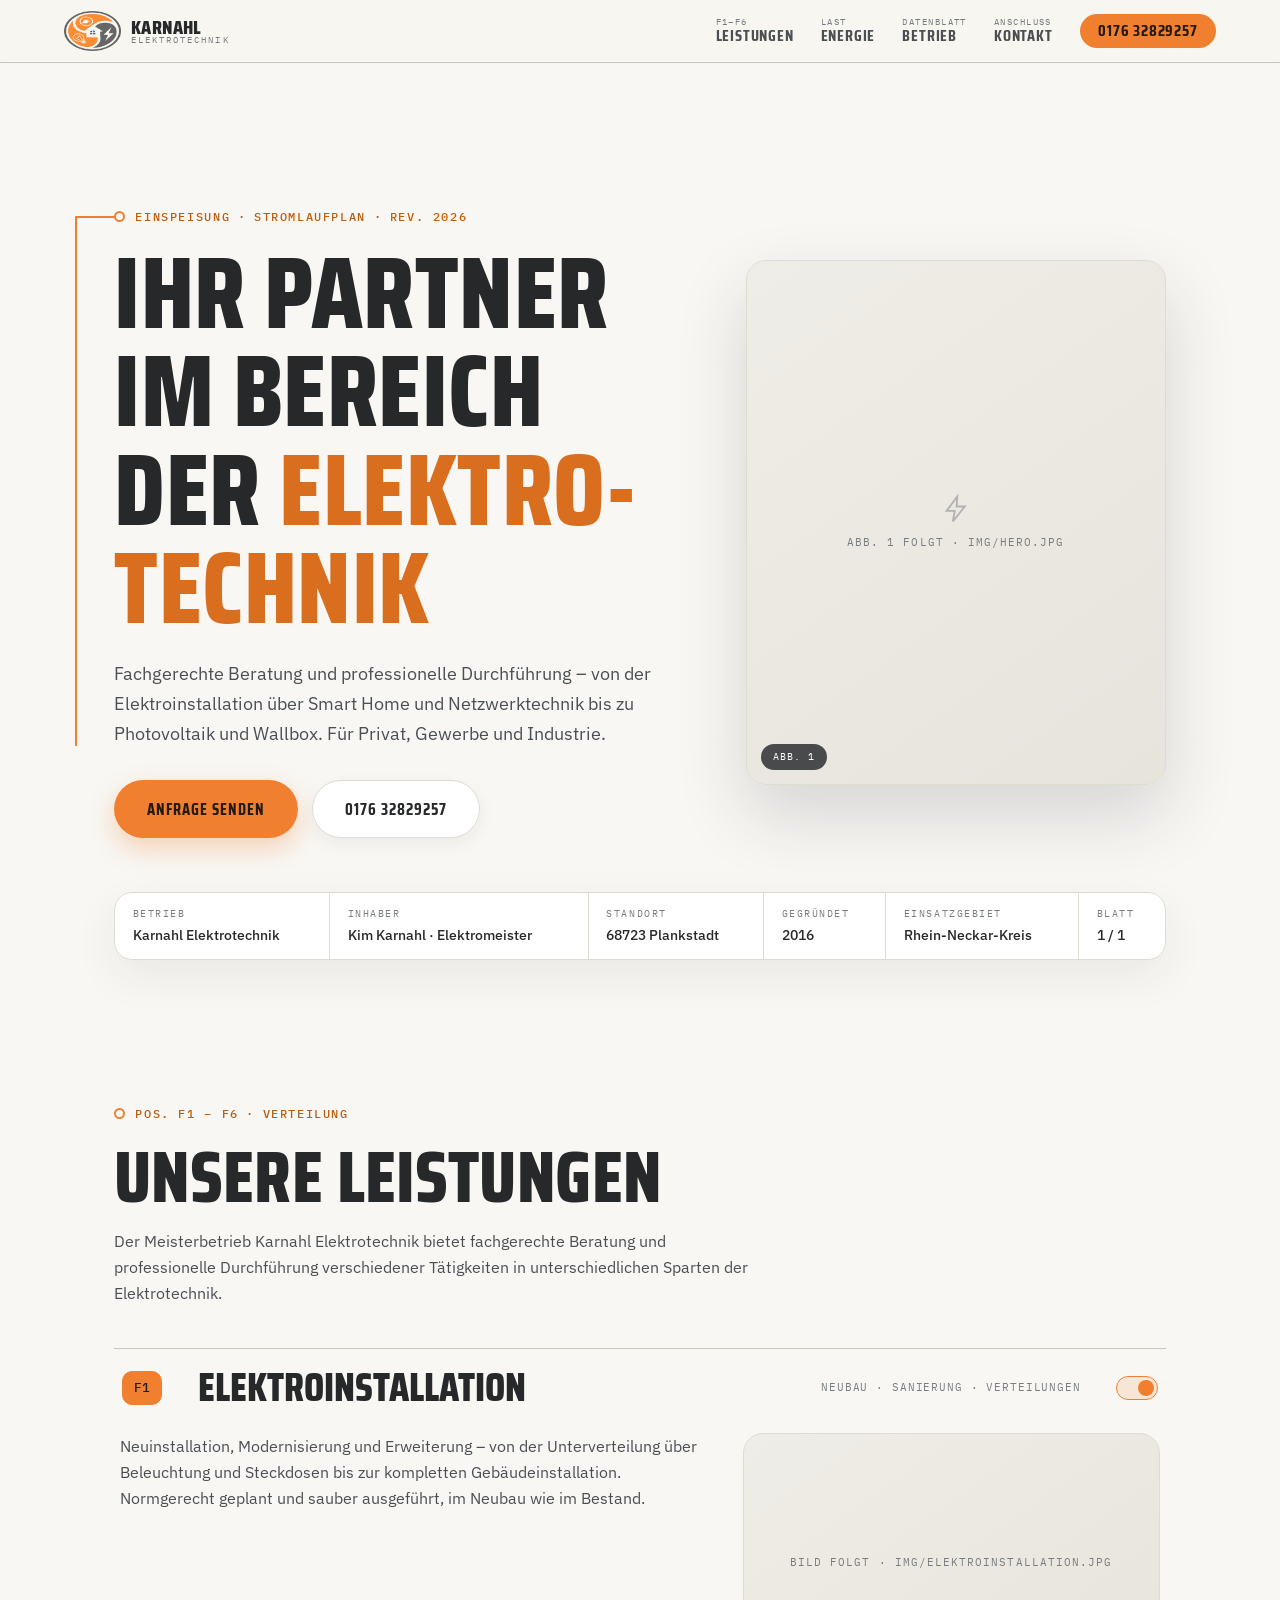
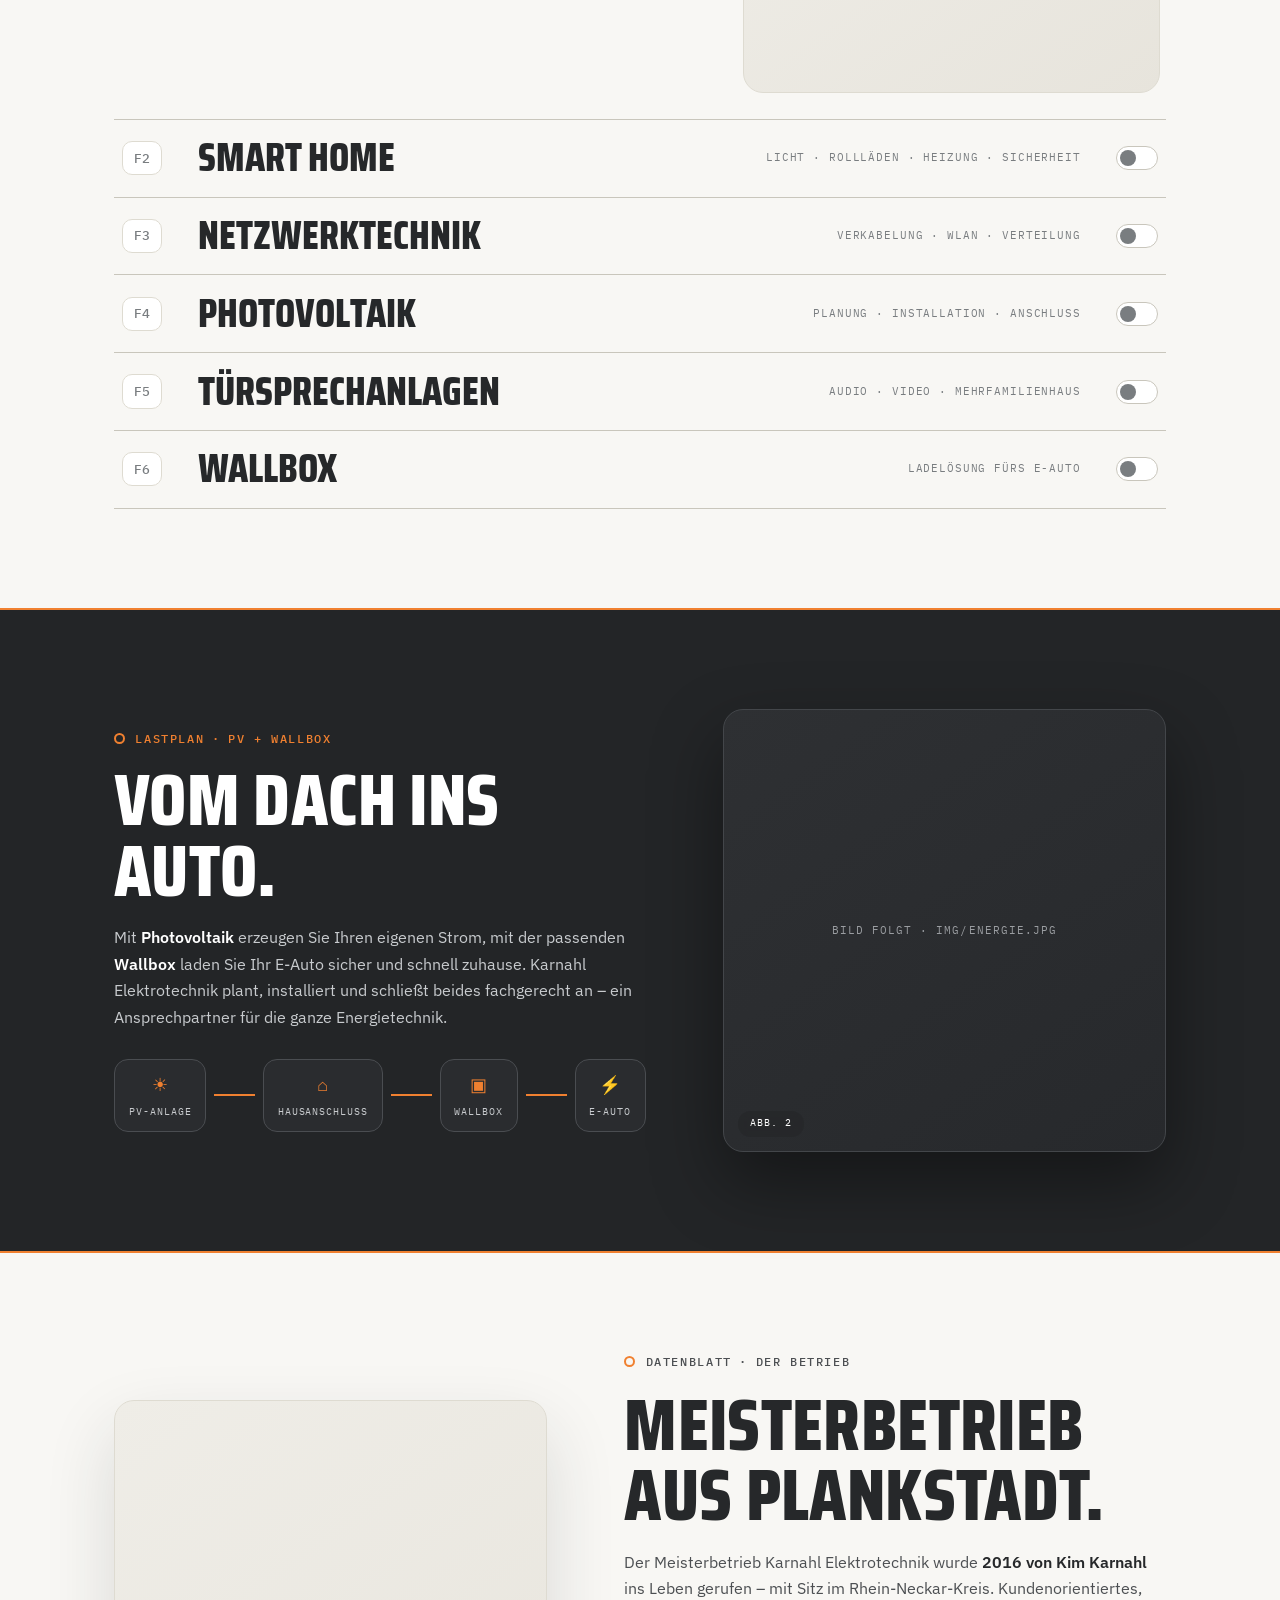
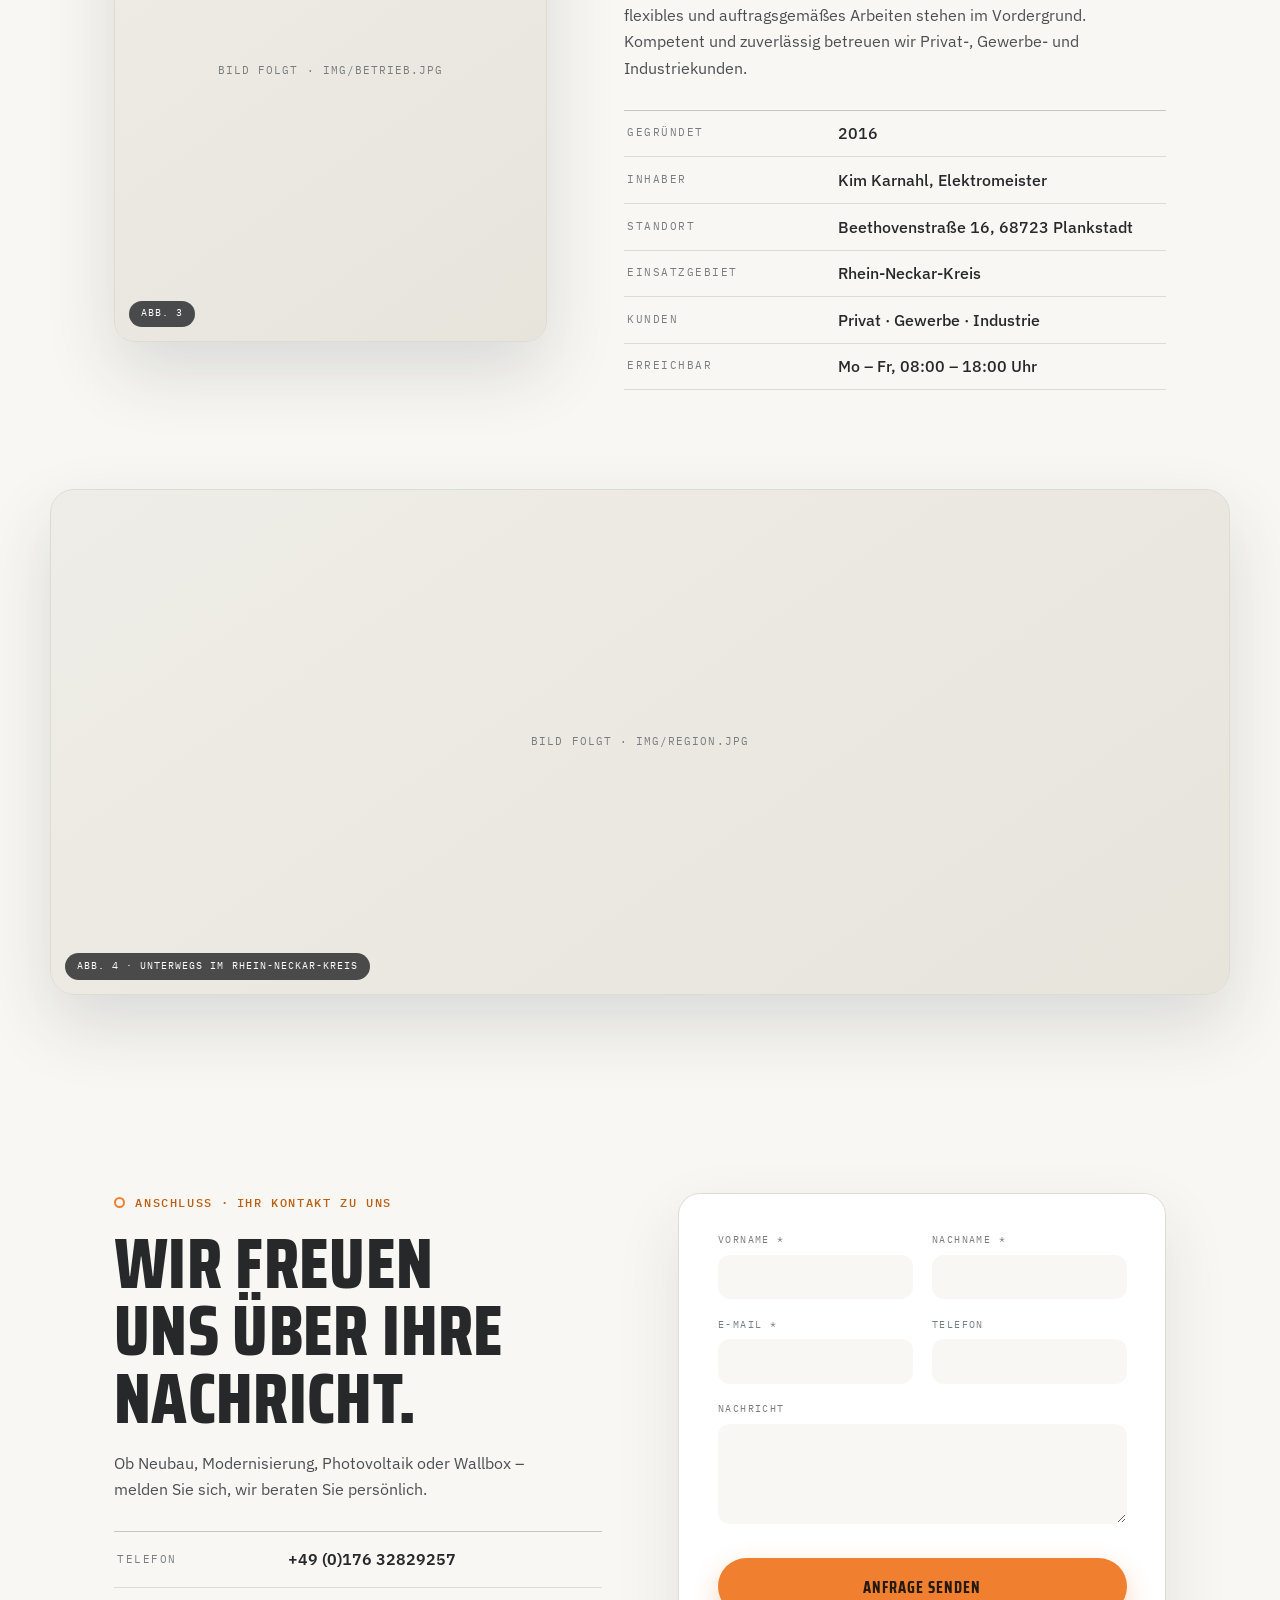
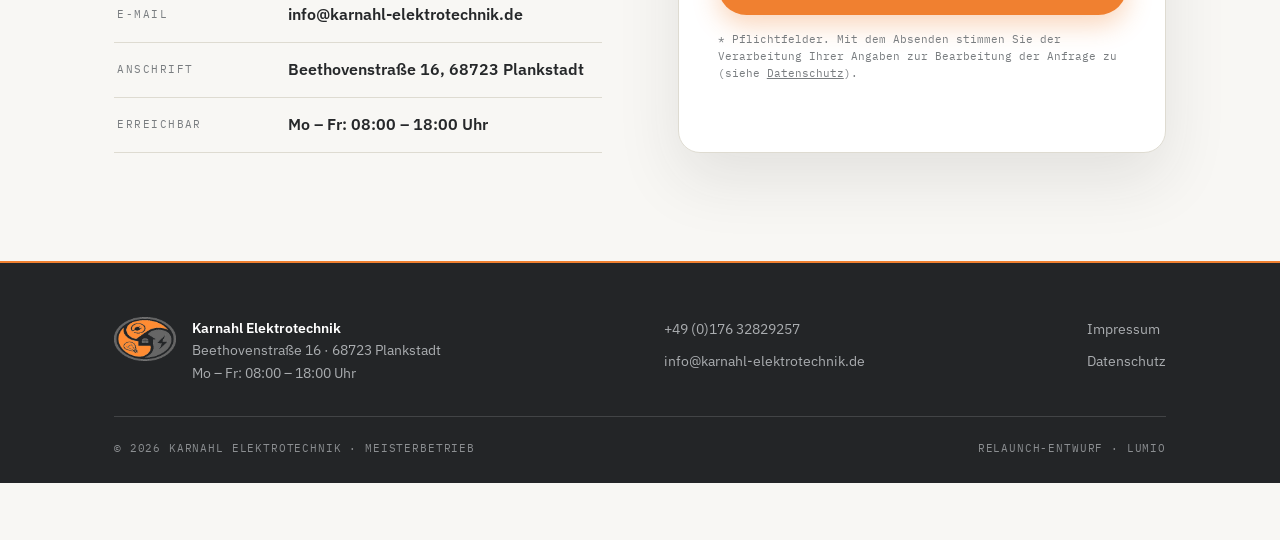
==== commit 911cf1d7: "Modernisierung: Rundungen + weiche Schatten statt harter Kanten, echter Toggle, 3 neue Bild-Slots (P" ====
--- a/index.html
+++ b/index.html
@@ -128,6 +128,9 @@
           <summary><span class="fno">F4</span><span class="ftitle">Photovoltaik</span><span class="fmeta">Planung · Installation · Anschluss</span><span class="fsw" aria-hidden="true"></span></summary>
           <div class="fuse-body">
             <p>Strom vom eigenen Dach: Wir installieren und schließen Ihre Photovoltaik-Anlage fachgerecht an – als Meisterbetrieb aus einer Hand. Mehr dazu im <a href="#energie">Lastplan Energie</a>.</p>
+            <figure class="media fimg" data-img="img/photovoltaik.jpg" data-alt="Photovoltaik-Module auf einem Hausdach in der Sonne">
+              <figcaption class="ph"><span>Bild folgt · img/photovoltaik.jpg</span></figcaption>
+            </figure>
           </div>
         </details>
         <details class="fuse">
@@ -143,6 +146,9 @@
           <summary><span class="fno">F6</span><span class="ftitle">Wallbox</span><span class="fmeta">Ladelösung fürs E-Auto</span><span class="fsw" aria-hidden="true"></span></summary>
           <div class="fuse-body">
             <p>Sicher und schnell zuhause laden: Wir montieren und schließen die passende Wallbox für Ihr Elektroauto an – inklusive Beratung zu Anschlussleistung und Anmeldung.</p>
+            <figure class="media fimg" data-img="img/wallbox.jpg" data-alt="Wallbox an der Hauswand mit ladendem E-Auto">
+              <figcaption class="ph"><span>Bild folgt · img/wallbox.jpg</span></figcaption>
+            </figure>
           </div>
         </details>
       </div>
@@ -196,6 +202,14 @@
     </div>
   </section>
 
+  <!-- ============ PANORAMA ============ -->
+  <section class="banner wrap" aria-label="Unterwegs im Rhein-Neckar-Kreis">
+    <figure class="banner-media media reveal" data-img="img/region.jpg" data-alt="Unterwegs für Kunden im Rhein-Neckar-Kreis">
+      <figcaption class="ph"><span>Bild folgt · img/region.jpg</span></figcaption>
+      <span class="plate-tag">Abb. 4 · Unterwegs im Rhein-Neckar-Kreis</span>
+    </figure>
+  </section>
+
   <!-- ============ KONTAKT: Anschluss ============ -->
   <section class="connect" id="kontakt">
     <div class="wrap connect-grid">
--- a/css/style.css
+++ b/css/style.css
@@ -15,8 +15,7 @@
 
 /* ---------- Tokens ---------- */
 :root{
-  --paper:#f7f6f1;          /* technisches Zeichenpapier */
-  --paper-line:#e7e4da;     /* mm-Raster */
+  --paper:#f8f7f4;          /* ruhiges technisches Papier */
   --ink:#26282a;            /* Tusche / Anthrazit */
   --ink-soft:#4c4f52;
   --muted:#797d80;
@@ -39,10 +38,6 @@
   font-family:var(--font);color:var(--ink);line-height:1.65;
   overflow-x:hidden;-webkit-font-smoothing:antialiased;
   background-color:var(--paper);
-  background-image:
-    linear-gradient(var(--paper-line) 1px,transparent 1px),
-    linear-gradient(90deg,var(--paper-line) 1px,transparent 1px);
-  background-size:56px 56px;
 }
 img{max-width:100%;display:block}
 a{color:inherit;text-decoration:none}
@@ -65,29 +60,29 @@
 @media (prefers-reduced-motion:reduce){.reveal{opacity:1!important;transform:none!important;transition:none}html{scroll-behavior:auto}}
 
 .btn{display:inline-flex;align-items:center;justify-content:center;gap:.6rem;font-family:var(--display);font-weight:700;
-  font-size:1.02rem;text-transform:uppercase;letter-spacing:.06em;padding:.85rem 1.9rem;border-radius:2px;cursor:pointer;
-  border:1.5px solid var(--ink);transition:transform .18s,box-shadow .18s,background .18s,color .18s,border-color .18s}
-.btn-primary{background:var(--orange);border-color:var(--orange);color:#241a10}
-.btn-primary:hover{background:var(--orange-deep);border-color:var(--orange-deep);color:#fff;transform:translateY(-2px);box-shadow:4px 4px 0 rgba(38,40,42,.18)}
-.btn-line{background:transparent;color:var(--ink)}
-.btn-line:hover{border-color:var(--orange-deep);color:var(--orange-deep);transform:translateY(-2px)}
+  font-size:1.02rem;text-transform:uppercase;letter-spacing:.06em;padding:.9rem 2rem;border-radius:999px;cursor:pointer;
+  border:1px solid transparent;transition:transform .18s,box-shadow .18s,background .18s,color .18s,border-color .18s}
+.btn-primary{background:var(--orange);color:#241a10;box-shadow:0 10px 26px rgba(240,128,48,.32)}
+.btn-primary:hover{background:var(--orange-deep);color:#fff;transform:translateY(-2px);box-shadow:0 14px 34px rgba(240,128,48,.4)}
+.btn-line{background:#fff;border-color:var(--line-soft);color:var(--ink);box-shadow:0 6px 18px rgba(38,40,42,.06)}
+.btn-line:hover{border-color:var(--orange);color:var(--orange-deep);transform:translateY(-2px)}
 
 /* ---------- Leiterbahn (Signature) ---------- */
 .circuit{position:absolute;top:0;left:0;z-index:0;pointer-events:none}
-.circuit path{stroke:var(--orange);stroke-width:2;stroke-linecap:square}
+.circuit path{stroke:var(--orange);stroke-width:2;stroke-linecap:round;stroke-linejoin:round}
 main,header.nav,footer{position:relative;z-index:1}
 
 /* ---------- Bild-Slots („Abbildungen") ---------- */
-.media{position:relative;border:1px solid var(--line);background:
-  repeating-linear-gradient(-45deg,#efede6 0 12px,#e9e6dd 12px 24px)}
+.media{position:relative;border:1px solid var(--line-soft);border-radius:20px;overflow:hidden;background:
+  linear-gradient(145deg,#efede7,#e7e4dc)}
 .media .ph{position:absolute;inset:0;display:flex;flex-direction:column;align-items:center;justify-content:center;
   gap:.6rem;color:var(--muted);text-align:center;padding:1rem}
 .media .ph svg{width:30px;height:30px;opacity:.5}
 .media .ph span{font-family:var(--mono);font-size:.66rem;letter-spacing:.1em;text-transform:uppercase}
 .media.has-img .ph{display:none}
 .media>img{position:absolute;inset:0;width:100%;height:100%;object-fit:cover}
-.plate-tag{position:absolute;left:0;bottom:0;z-index:2;font-family:var(--mono);font-size:.64rem;letter-spacing:.1em;
-  text-transform:uppercase;background:var(--ink);color:#fff;padding:.25rem .6rem}
+.plate-tag{position:absolute;left:14px;bottom:14px;z-index:2;font-family:var(--mono);font-size:.64rem;letter-spacing:.1em;
+  text-transform:uppercase;background:rgba(38,40,42,.82);backdrop-filter:blur(4px);color:#fff;padding:.3rem .75rem;border-radius:999px}
 
 /* ============================================================ NAV */
 .nav{position:fixed;top:0;left:0;right:0;z-index:100;display:flex;align-items:center;justify-content:space-between;
@@ -103,7 +98,7 @@
   text-transform:uppercase;letter-spacing:.05em;color:var(--ink-soft);line-height:1.1;transition:color .2s}
 .nav-links a i{font-style:normal;font-family:var(--mono);font-weight:400;font-size:.56rem;letter-spacing:.16em;color:var(--muted)}
 .nav-links a:hover{color:var(--orange-deep)}
-.nav-cta{background:var(--orange);color:#241a10!important;padding:.5rem 1rem;border-radius:2px}
+.nav-cta{background:var(--orange);color:#241a10!important;padding:.5rem 1.15rem;border-radius:999px}
 .nav-cta i{display:none}
 .nav-cta:hover{background:var(--orange-deep);color:#fff!important}
 .burger{display:none;flex-direction:column;gap:5px;background:none;border:0;cursor:pointer;padding:.4rem;z-index:110}
@@ -119,39 +114,41 @@
 .hero h1 em{font-style:normal;color:var(--orange-deep)}
 .hero-sub{max-width:50ch;font-size:clamp(1rem,1.5vw,1.14rem);color:var(--ink-soft)}
 .hero-actions{display:flex;flex-wrap:wrap;gap:.9rem;margin-top:2rem}
-.hero-plate{aspect-ratio:4/5;max-height:520px;width:100%;box-shadow:10px 10px 0 rgba(38,40,42,.07)}
-
-/* DIN-Schriftfeld */
-.titleblock{width:100%;border-collapse:collapse;border:1.5px solid var(--ink);background:var(--paper)}
-.titleblock td{border:1px solid var(--ink);padding:.55rem .9rem;font-size:.86rem;font-weight:500;white-space:nowrap}
+.hero-plate{aspect-ratio:4/5;max-height:540px;width:100%;box-shadow:0 30px 70px rgba(38,40,42,.16)}
+
+/* Schriftfeld (Betriebsdaten, weich) */
+.titleblock{width:100%;border-collapse:separate;border-spacing:0;border:1px solid var(--line-soft);border-radius:18px;
+  background:#fff;box-shadow:0 16px 44px rgba(38,40,42,.07);overflow:hidden}
+.titleblock td{border-left:1px solid var(--line-soft);padding:.8rem 1.1rem;font-size:.86rem;font-weight:500;white-space:nowrap}
+.titleblock td:first-child{border-left:0}
 .titleblock td b{display:block;font-family:var(--mono);font-weight:400;font-size:.6rem;letter-spacing:.16em;
   text-transform:uppercase;color:var(--muted);margin-bottom:.15rem}
 @media(max-width:900px){
   .titleblock,.titleblock tr{display:block}
-  .titleblock td{display:inline-block;border:0;border-right:1px solid var(--ink);border-bottom:1px solid var(--line-soft);width:33.33%;vertical-align:top}
-  .titleblock td:nth-child(3n){border-right:0}
-}
-@media(max-width:560px){.titleblock td{width:50%}.titleblock td:nth-child(3n){border-right:1px solid var(--ink)}.titleblock td:nth-child(2n){border-right:0}}
+  .titleblock td{display:inline-block;border-left:0;border-bottom:1px solid var(--line-soft);width:33.33%;vertical-align:top}
+}
+@media(max-width:560px){.titleblock td{width:50%}}
 
 /* ============================================================ SICHERUNGSLEISTE */
 .fuses{padding:clamp(4.5rem,11vh,7.5rem) 0}
 .sec-head{max-width:64ch;margin-bottom:2.6rem}
 .sec-head h2{font-size:clamp(2.6rem,6.5vw,4.6rem);margin-bottom:1rem}
 .sec-sub{color:var(--ink-soft)}
-.fuse-list{border-top:1.5px solid var(--ink)}
-.fuse{border-bottom:1.5px solid var(--ink);background:transparent}
+.fuse-list{border-top:1px solid var(--line)}
+.fuse{border-bottom:1px solid var(--line);background:transparent}
 .fuse summary{display:grid;grid-template-columns:auto 1fr auto auto;align-items:center;gap:clamp(1rem,3vw,2.2rem);
-  padding:1.05rem .4rem;cursor:pointer;list-style:none;transition:background .2s}
+  padding:1.15rem .5rem;cursor:pointer;list-style:none;border-radius:16px;transition:background .2s}
 .fuse summary::-webkit-details-marker{display:none}
-.fuse summary:hover{background:rgba(240,128,48,.06)}
-.fno{font-family:var(--mono);font-weight:500;font-size:.8rem;color:var(--muted);border:1px solid var(--line);
-  padding:.3rem .55rem;background:var(--paper);transition:background .2s,color .2s,border-color .2s}
+.fuse summary:hover{background:rgba(240,128,48,.07)}
+.fno{font-family:var(--mono);font-weight:500;font-size:.8rem;color:var(--muted);border:1px solid var(--line-soft);
+  padding:.35rem .7rem;border-radius:10px;background:#fff;transition:background .2s,color .2s,border-color .2s}
 .fuse[open] .fno{background:var(--orange);border-color:var(--orange);color:#241a10}
 .ftitle{font-family:var(--display);font-weight:800;font-size:clamp(1.5rem,3.6vw,2.5rem);text-transform:uppercase;line-height:1}
 .fmeta{font-family:var(--mono);font-size:.68rem;letter-spacing:.08em;text-transform:uppercase;color:var(--muted);text-align:right}
-.fsw{width:34px;height:18px;flex:none;border:1.5px solid var(--ink);border-radius:2px;position:relative;background:var(--paper)}
-.fsw::after{content:"";position:absolute;top:2px;left:2px;width:12px;height:10px;background:var(--ink-soft);transition:left .25s,background .25s}
-.fuse[open] .fsw::after{left:16px;background:var(--orange)}
+.fsw{width:42px;height:24px;flex:none;border:1px solid var(--line);border-radius:999px;position:relative;background:#fff;transition:background .25s,border-color .25s}
+.fsw::after{content:"";position:absolute;top:3px;left:3px;width:16px;height:16px;border-radius:50%;background:var(--muted);transition:left .25s,background .25s}
+.fuse[open] .fsw{background:rgba(240,128,48,.15);border-color:var(--orange)}
+.fuse[open] .fsw::after{left:21px;background:var(--orange)}
 .fuse-body{display:grid;grid-template-columns:1.4fr 1fr;gap:clamp(1.2rem,3vw,2.5rem);padding:.4rem .4rem 1.6rem;align-items:start}
 .fuse-body p{color:var(--ink-soft);max-width:58ch}
 .fuse-body a{color:var(--orange-text);text-decoration:underline}
@@ -169,45 +166,50 @@
 .load h2{font-size:clamp(2.6rem,6.5vw,4.6rem);margin-bottom:1.2rem}
 .load p{color:#c8cbce;max-width:54ch;margin-bottom:1rem}
 .load p strong{color:#fff}
-.load-media{aspect-ratio:1/1;border-color:#43464a;box-shadow:10px 10px 0 rgba(0,0,0,.3)}
-.load .media{background:repeating-linear-gradient(-45deg,#2c2e31 0 12px,#28292c 12px 24px)}
+.load-media{aspect-ratio:1/1;border-color:#43464a;box-shadow:0 30px 70px rgba(0,0,0,.4)}
+.load .media{background:linear-gradient(145deg,#2e3033,#27292c)}
 .load .ph{color:#9a9da1}
 .load-diagram{display:flex;align-items:center;flex-wrap:wrap;gap:.5rem;margin-top:1.8rem}
 .ld-node{display:flex;flex-direction:column;align-items:center;gap:.3rem;font-family:var(--mono);font-size:.62rem;
-  letter-spacing:.1em;text-transform:uppercase;color:#c8cbce;border:1px solid #4a4d51;padding:.6rem .8rem;background:#2a2c2f}
+  letter-spacing:.1em;text-transform:uppercase;color:#c8cbce;border:1px solid #4a4d51;border-radius:14px;padding:.65rem .85rem;background:#2a2c2f}
 .ld-node i{font-style:normal;font-size:1.1rem;color:var(--orange)}
 .ld-wire{flex:1;min-width:24px;height:2px;background:var(--orange)}
 
 /* ============================================================ DATENBLATT */
 .sheet{padding:clamp(4.5rem,11vh,7.5rem) 0}
 .sheet-grid{display:grid;grid-template-columns:1fr 1.25fr;gap:clamp(2rem,6vw,5rem);align-items:center}
-.sheet-media{aspect-ratio:4/5;box-shadow:10px 10px 0 rgba(38,40,42,.07)}
+.sheet-media{aspect-ratio:4/5;box-shadow:0 30px 70px rgba(38,40,42,.14)}
 .sheet h2{font-size:clamp(2.6rem,6.5vw,4.6rem);margin-bottom:1.2rem}
 .sheet>div>p,.sheet .sheet-grid>div>p{color:var(--ink-soft)}
 .sheet p strong{color:var(--ink)}
-.specs{margin-top:1.8rem;border-top:1.5px solid var(--ink)}
+.specs{margin-top:1.8rem;border-top:1px solid var(--line)}
 .specs>div{display:grid;grid-template-columns:minmax(120px,.6fr) 1fr;gap:1rem;padding:.6rem .2rem;border-bottom:1px solid var(--line-soft)}
 .specs dt{font-family:var(--mono);font-size:.66rem;letter-spacing:.14em;text-transform:uppercase;color:var(--muted);padding-top:.25rem}
 .specs dd{font-weight:500}
 @media(max-width:800px){.sheet-grid{grid-template-columns:1fr}.sheet-media{max-width:400px}}
 @media(max-width:800px){.load-grid{grid-template-columns:1fr}.load-media{order:-1;max-width:440px}}
 
+/* ============================================================ PANORAMA-BAND */
+.banner{padding:0 0 clamp(4.5rem,11vh,7.5rem)}
+.banner-media{aspect-ratio:21/9;border-radius:24px;box-shadow:0 30px 70px rgba(38,40,42,.14)}
+@media(max-width:700px){.banner-media{aspect-ratio:4/3}}
+
 /* ============================================================ ANSCHLUSS / KONTAKT */
 .connect{padding:clamp(4.5rem,11vh,7.5rem) 0 clamp(5rem,12vh,8rem)}
 .connect-grid{display:grid;grid-template-columns:1fr 1fr;gap:clamp(2.5rem,6vw,5rem)}
 .connect h2{font-size:clamp(2.6rem,6.5vw,4.4rem);margin-bottom:1.1rem;text-wrap:balance}
 .connect-lead{color:var(--ink-soft);max-width:44ch;margin-bottom:1.8rem}
-.clist{list-style:none;border-top:1.5px solid var(--ink)}
+.clist{list-style:none;border-top:1px solid var(--line)}
 .clist li{display:grid;grid-template-columns:minmax(110px,.5fr) 1fr;gap:1rem;padding:.85rem .2rem;border-bottom:1px solid var(--line-soft)}
 .clist b{font-family:var(--mono);font-weight:400;font-size:.66rem;letter-spacing:.14em;text-transform:uppercase;color:var(--muted);padding-top:.3rem}
 .clist a,.clist span{font-weight:600;font-size:1.02rem}
 .clist a:hover{color:var(--orange-deep)}
-.cform{border:1.5px solid var(--ink);background:rgba(255,255,255,.55);padding:clamp(1.4rem,3.5vw,2.2rem);box-shadow:10px 10px 0 rgba(38,40,42,.07)}
+.cform{border:1px solid var(--line-soft);border-radius:22px;background:#fff;padding:clamp(1.5rem,3.5vw,2.4rem);box-shadow:0 26px 64px rgba(38,40,42,.1)}
 .field{margin-bottom:1.1rem}
 .field label{display:block;font-family:var(--mono);font-size:.64rem;letter-spacing:.14em;text-transform:uppercase;color:var(--muted);margin-bottom:.35rem}
-.field input,.field textarea{width:100%;background:transparent;border:0;border-bottom:1.5px solid var(--line);
-  border-radius:0;padding:.55rem .1rem;color:var(--ink);font-family:var(--font);font-size:.98rem;transition:border-color .2s}
-.field input:focus,.field textarea:focus{outline:none;border-bottom-color:var(--orange)}
+.field input,.field textarea{width:100%;background:var(--paper);border:1px solid transparent;
+  border-radius:12px;padding:.7rem .95rem;color:var(--ink);font-family:var(--font);font-size:.98rem;transition:border-color .2s,background .2s}
+.field input:focus,.field textarea:focus{outline:none;border-color:var(--orange);background:#fff}
 .field textarea{resize:vertical;min-height:100px}
 .row-2{display:grid;grid-template-columns:1fr 1fr;gap:1.2rem}
 .cform .btn-primary{width:100%;margin-top:.6rem}
@@ -231,7 +233,7 @@
 @media(max-width:900px){
   .nav-links{position:fixed;inset:0 0 0 auto;width:min(80%,320px);flex-direction:column;justify-content:center;align-items:flex-start;
     gap:1.6rem;background:var(--paper);padding:2rem var(--pad);transform:translateX(100%);
-    transition:transform .4s cubic-bezier(.16,1,.3,1);box-shadow:-10px 0 40px rgba(0,0,0,.15);border-left:1.5px solid var(--ink)}
+    transition:transform .4s cubic-bezier(.16,1,.3,1);box-shadow:-10px 0 40px rgba(0,0,0,.15);border-left:1px solid var(--line-soft)}
   .nav-links.open{transform:translateX(0)}
   .nav-links a{font-size:1.5rem}
   .burger{display:flex}
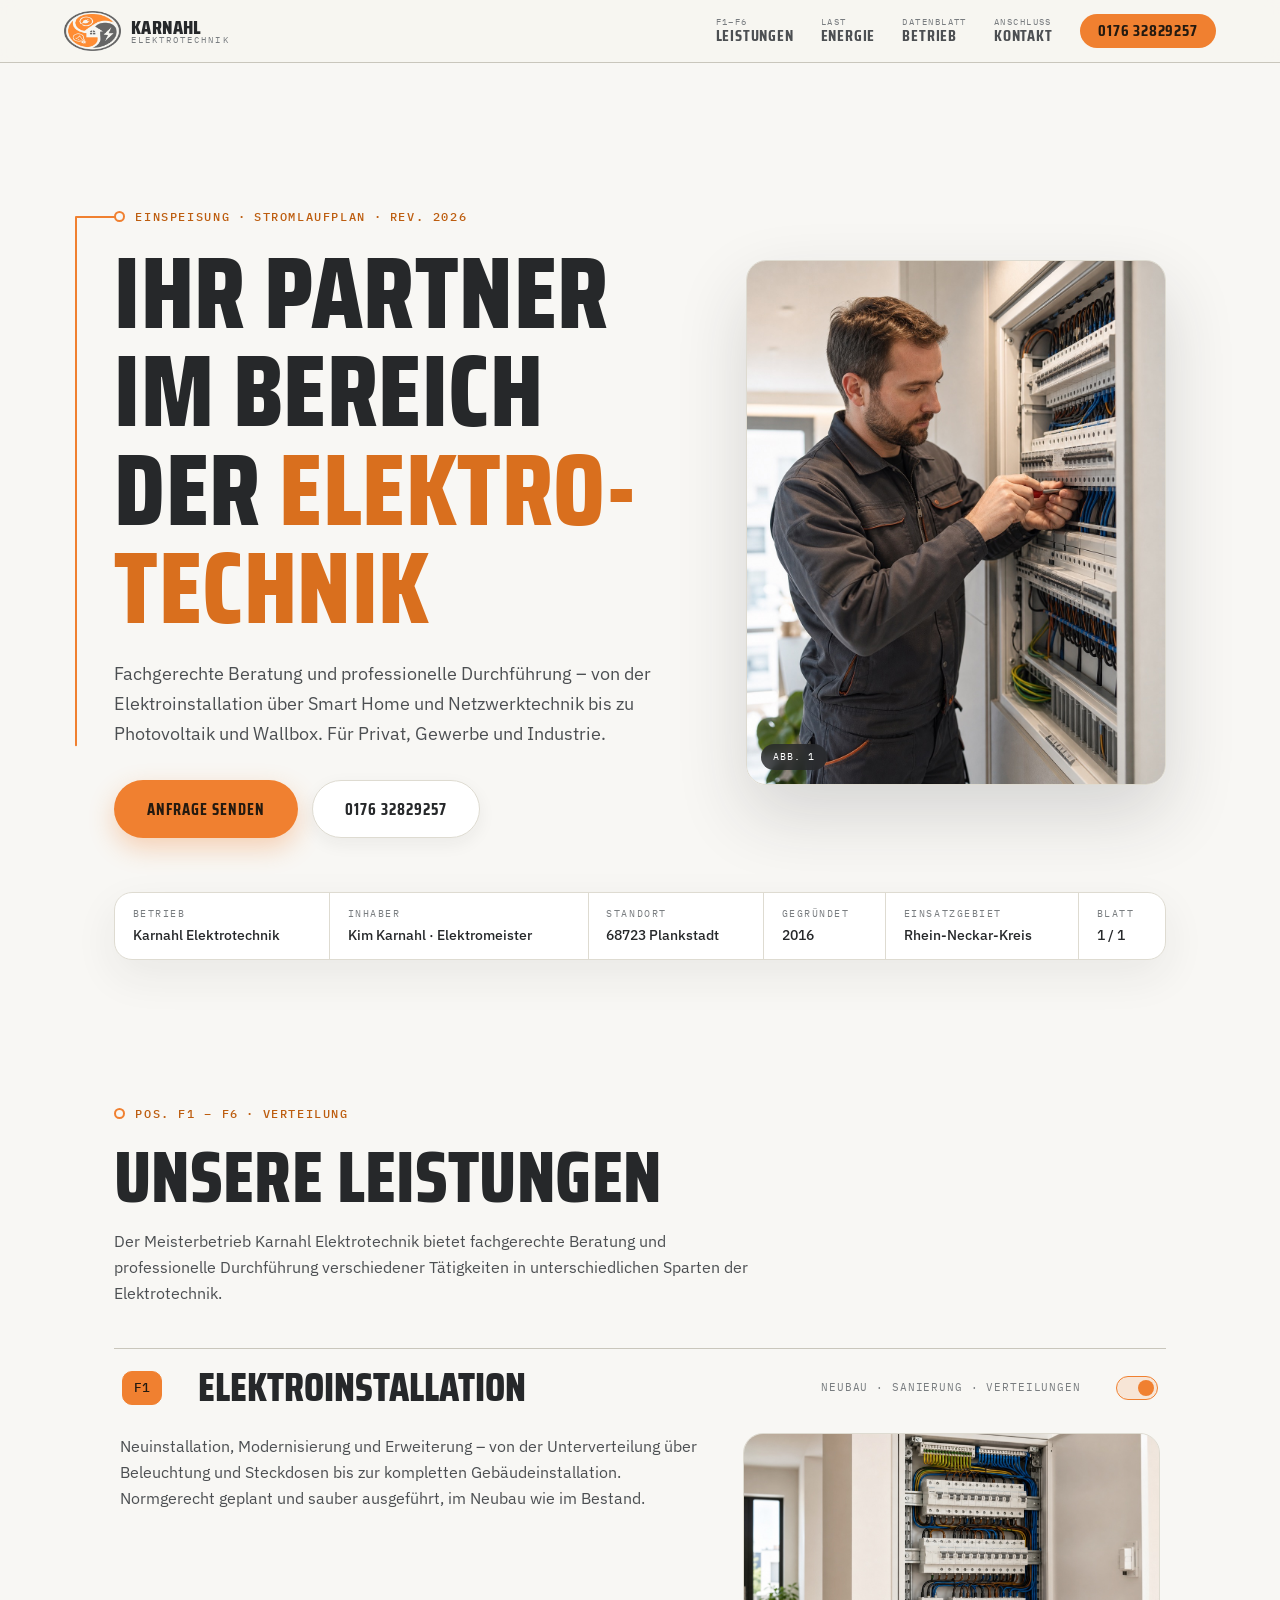
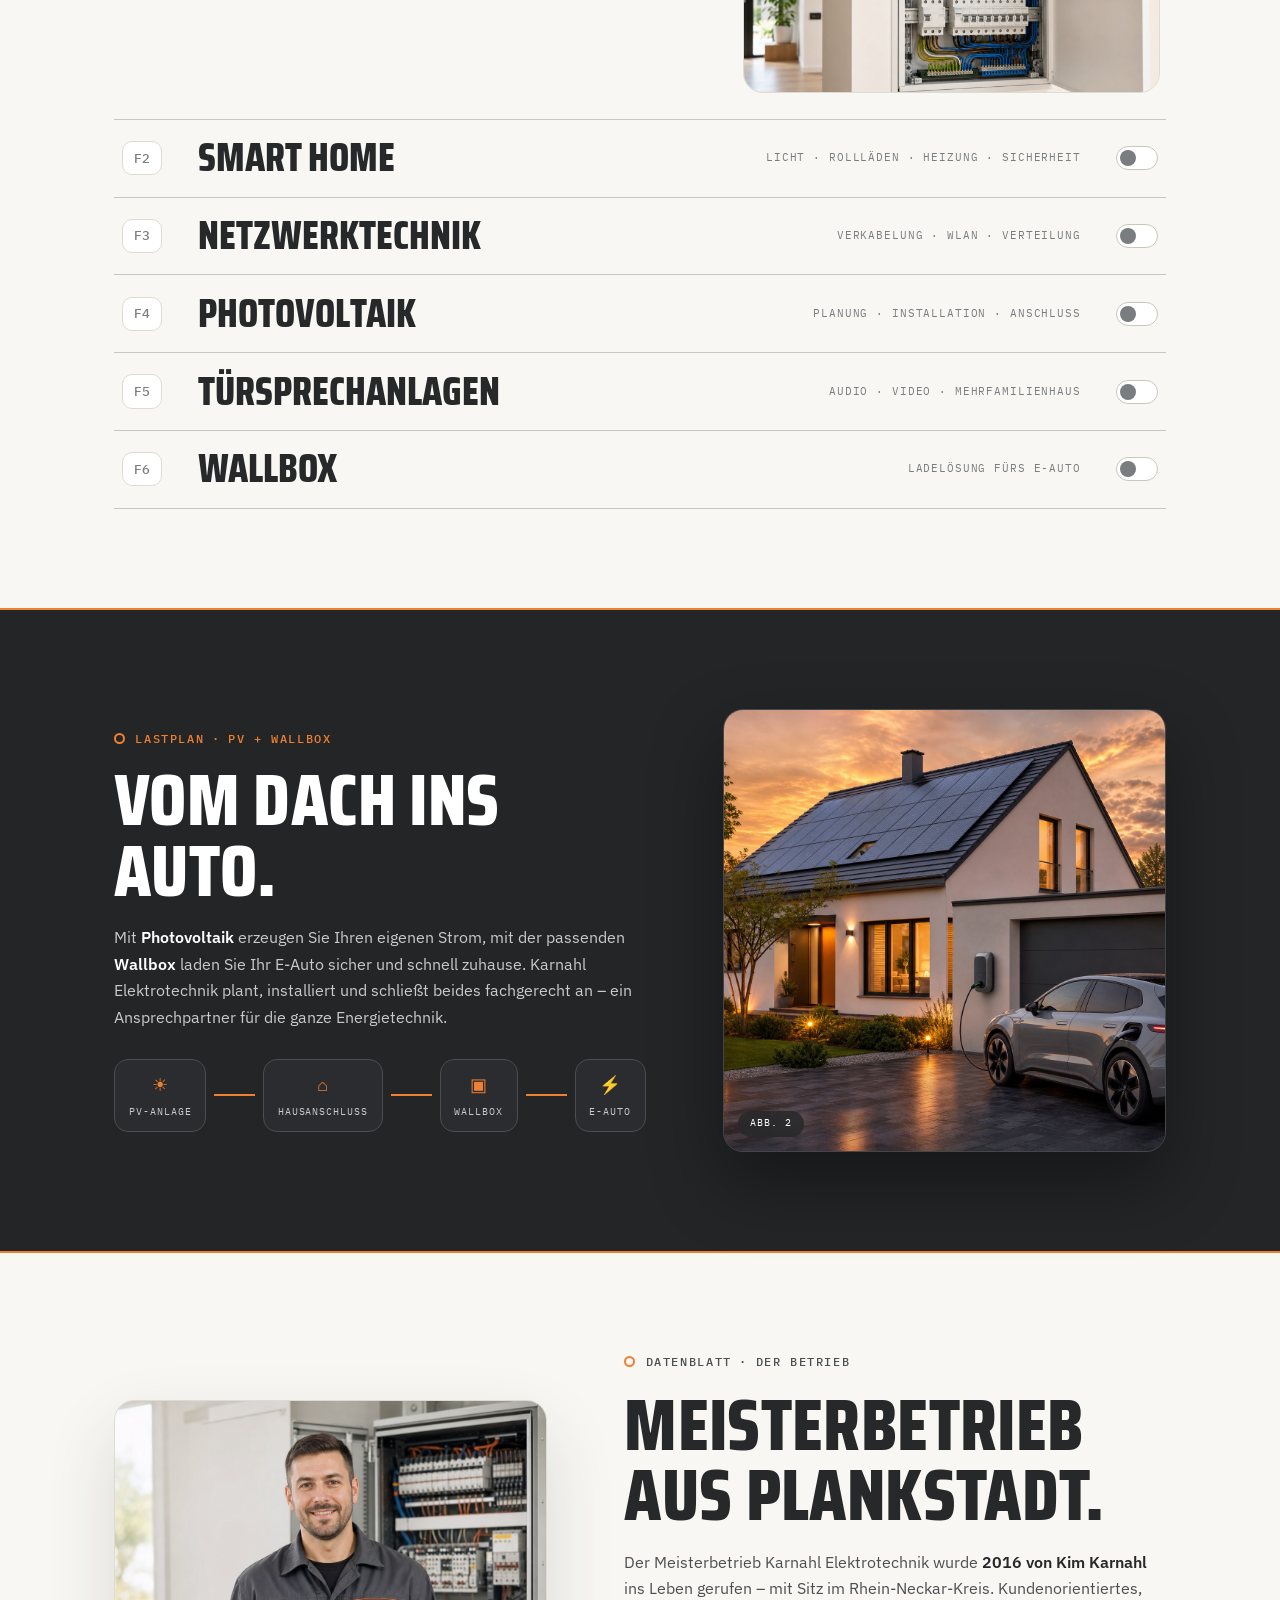
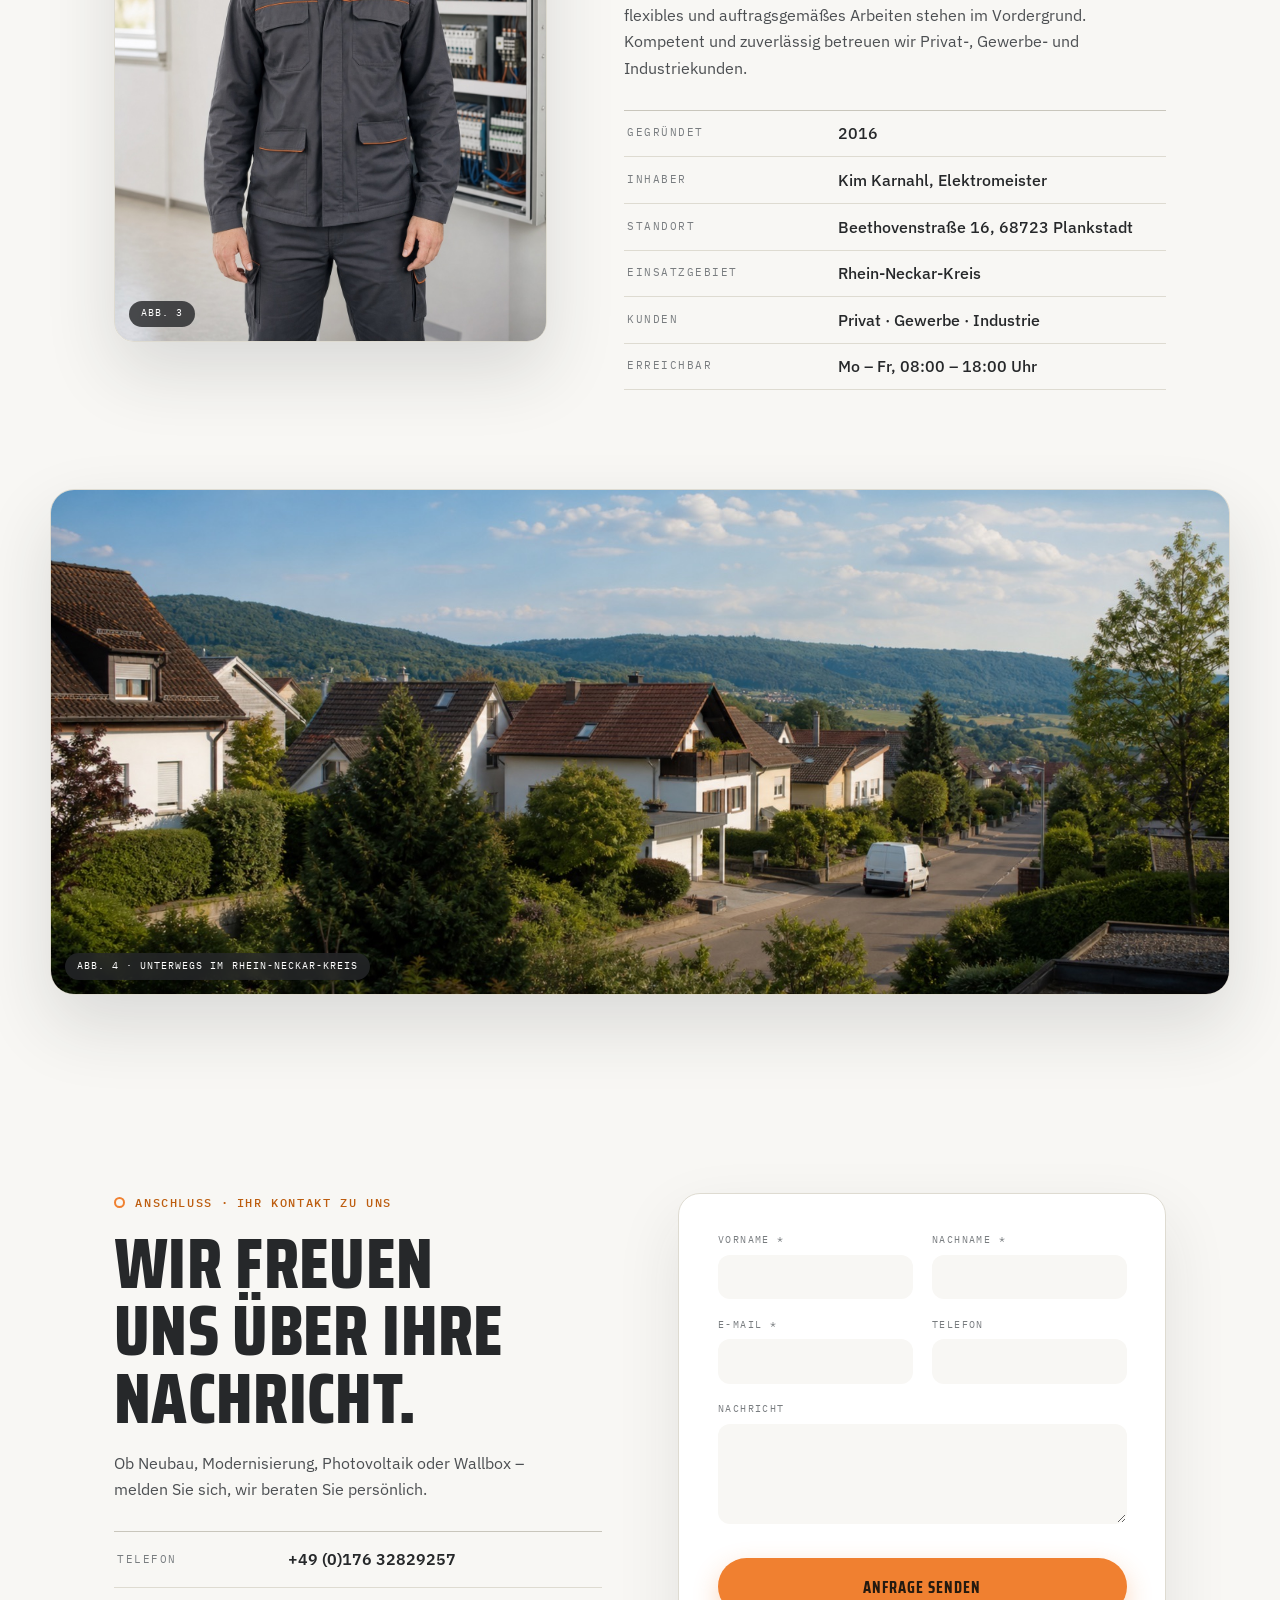
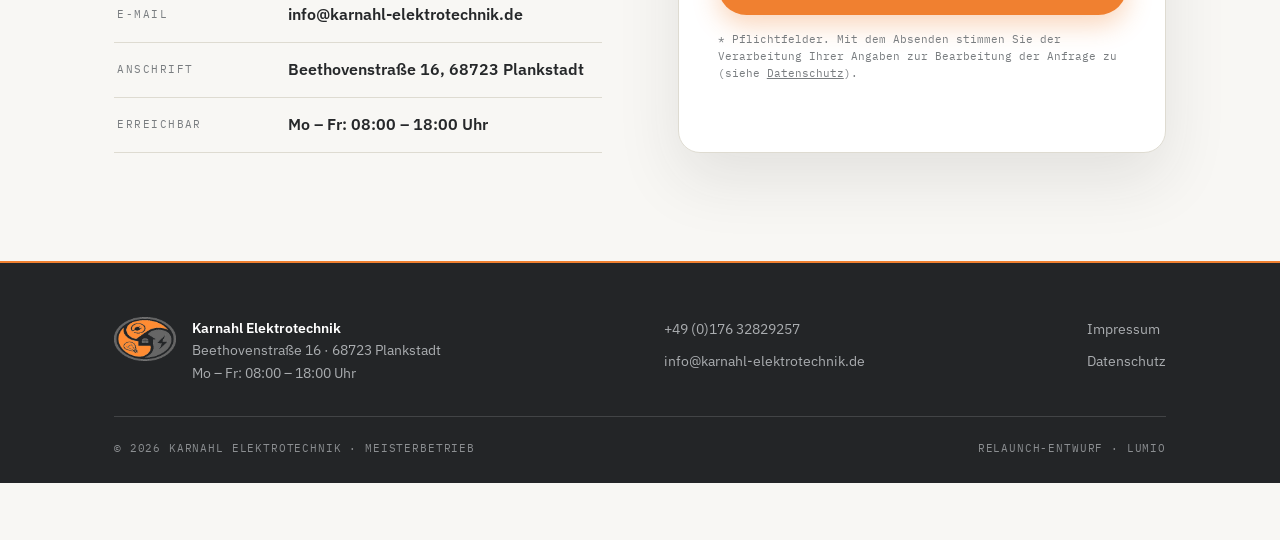
==== commit daefd766: "Alt-Text korrigiert: KI-Bild nicht als Kim Karnahl ausgeben Co-Authored-By: Claude Opus 4.8 <noreply" ====
--- a/index.html
+++ b/index.html
@@ -182,7 +182,7 @@
   <!-- ============ BETRIEB: Datenblatt ============ -->
   <section class="sheet" id="betrieb">
     <div class="wrap sheet-grid">
-      <figure class="sheet-media media reveal" data-img="img/betrieb.jpg" data-alt="Elektromeister Kim Karnahl bei der Arbeit">
+      <figure class="sheet-media media reveal" data-img="img/betrieb.jpg" data-alt="Elektriker vor einem geöffneten Verteilerschrank">
         <figcaption class="ph"><span>Bild folgt · img/betrieb.jpg</span></figcaption>
         <span class="plate-tag">Abb. 3</span>
       </figure>
